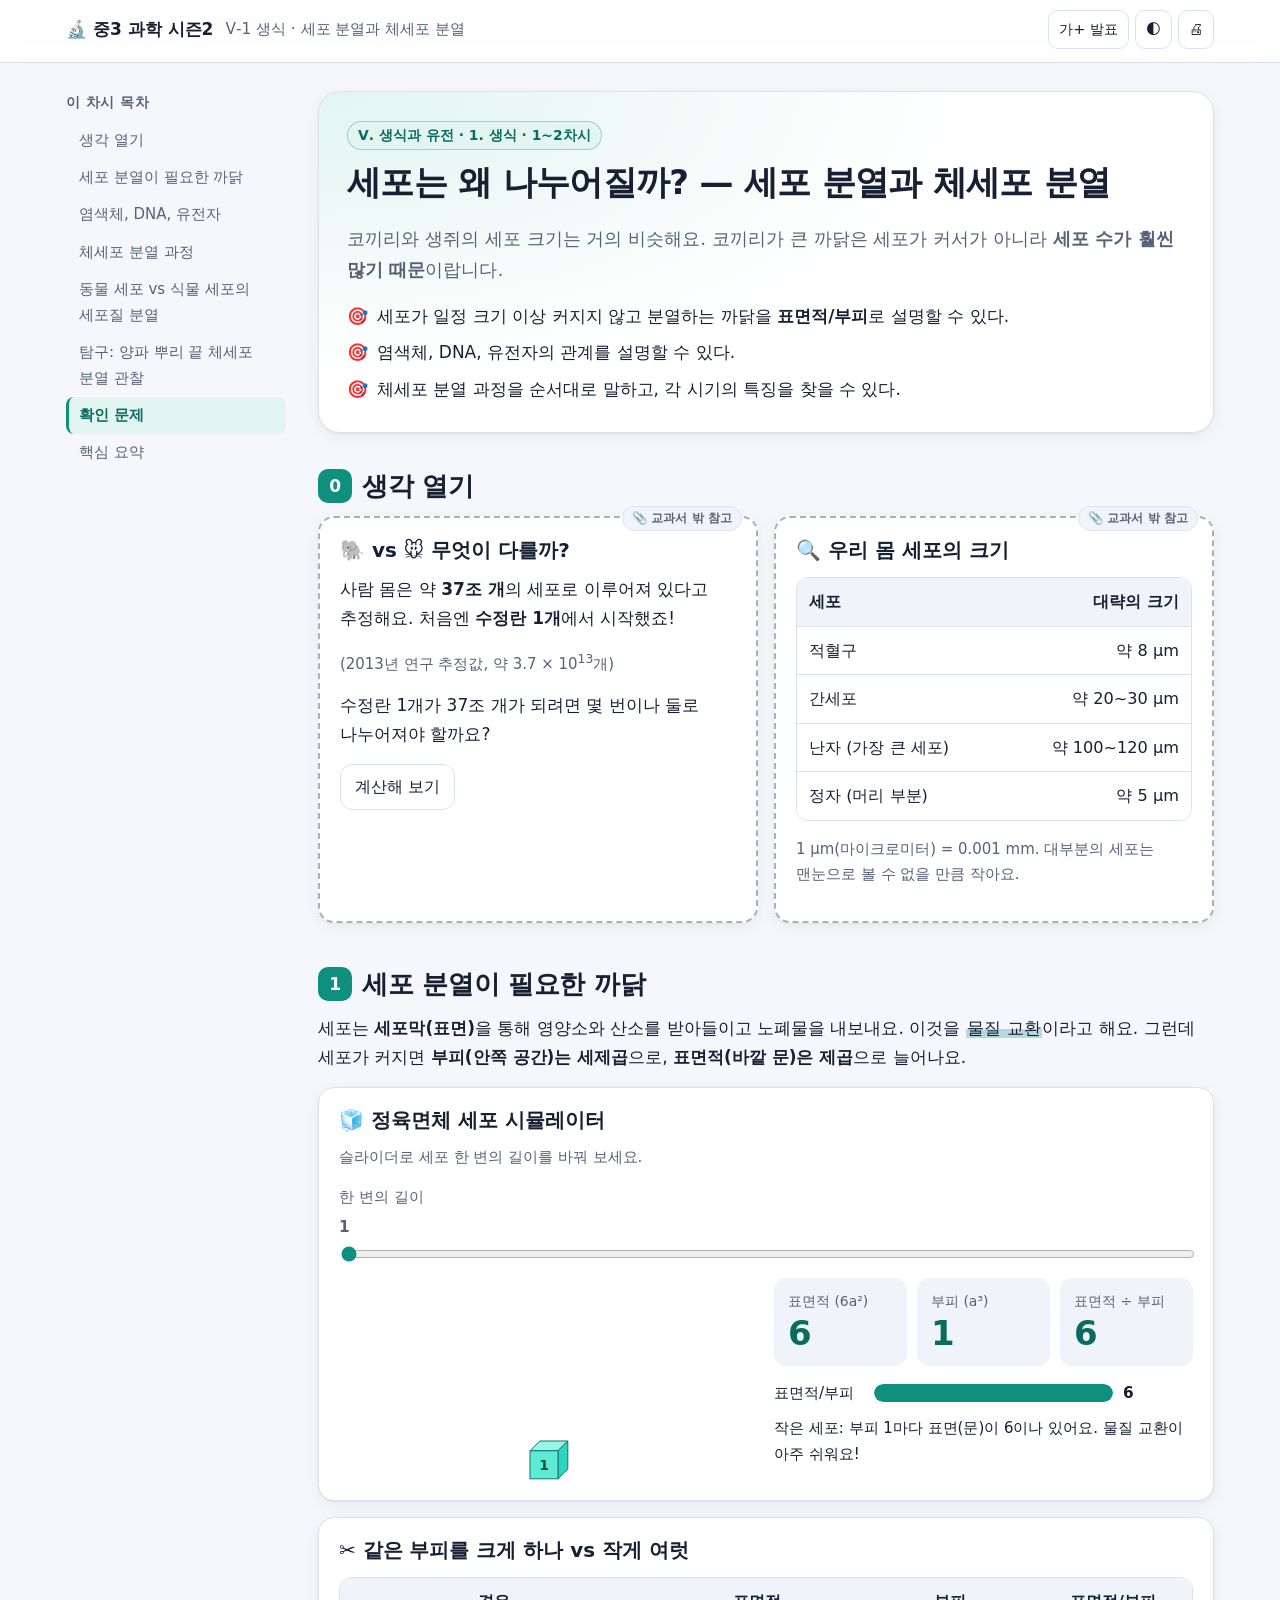
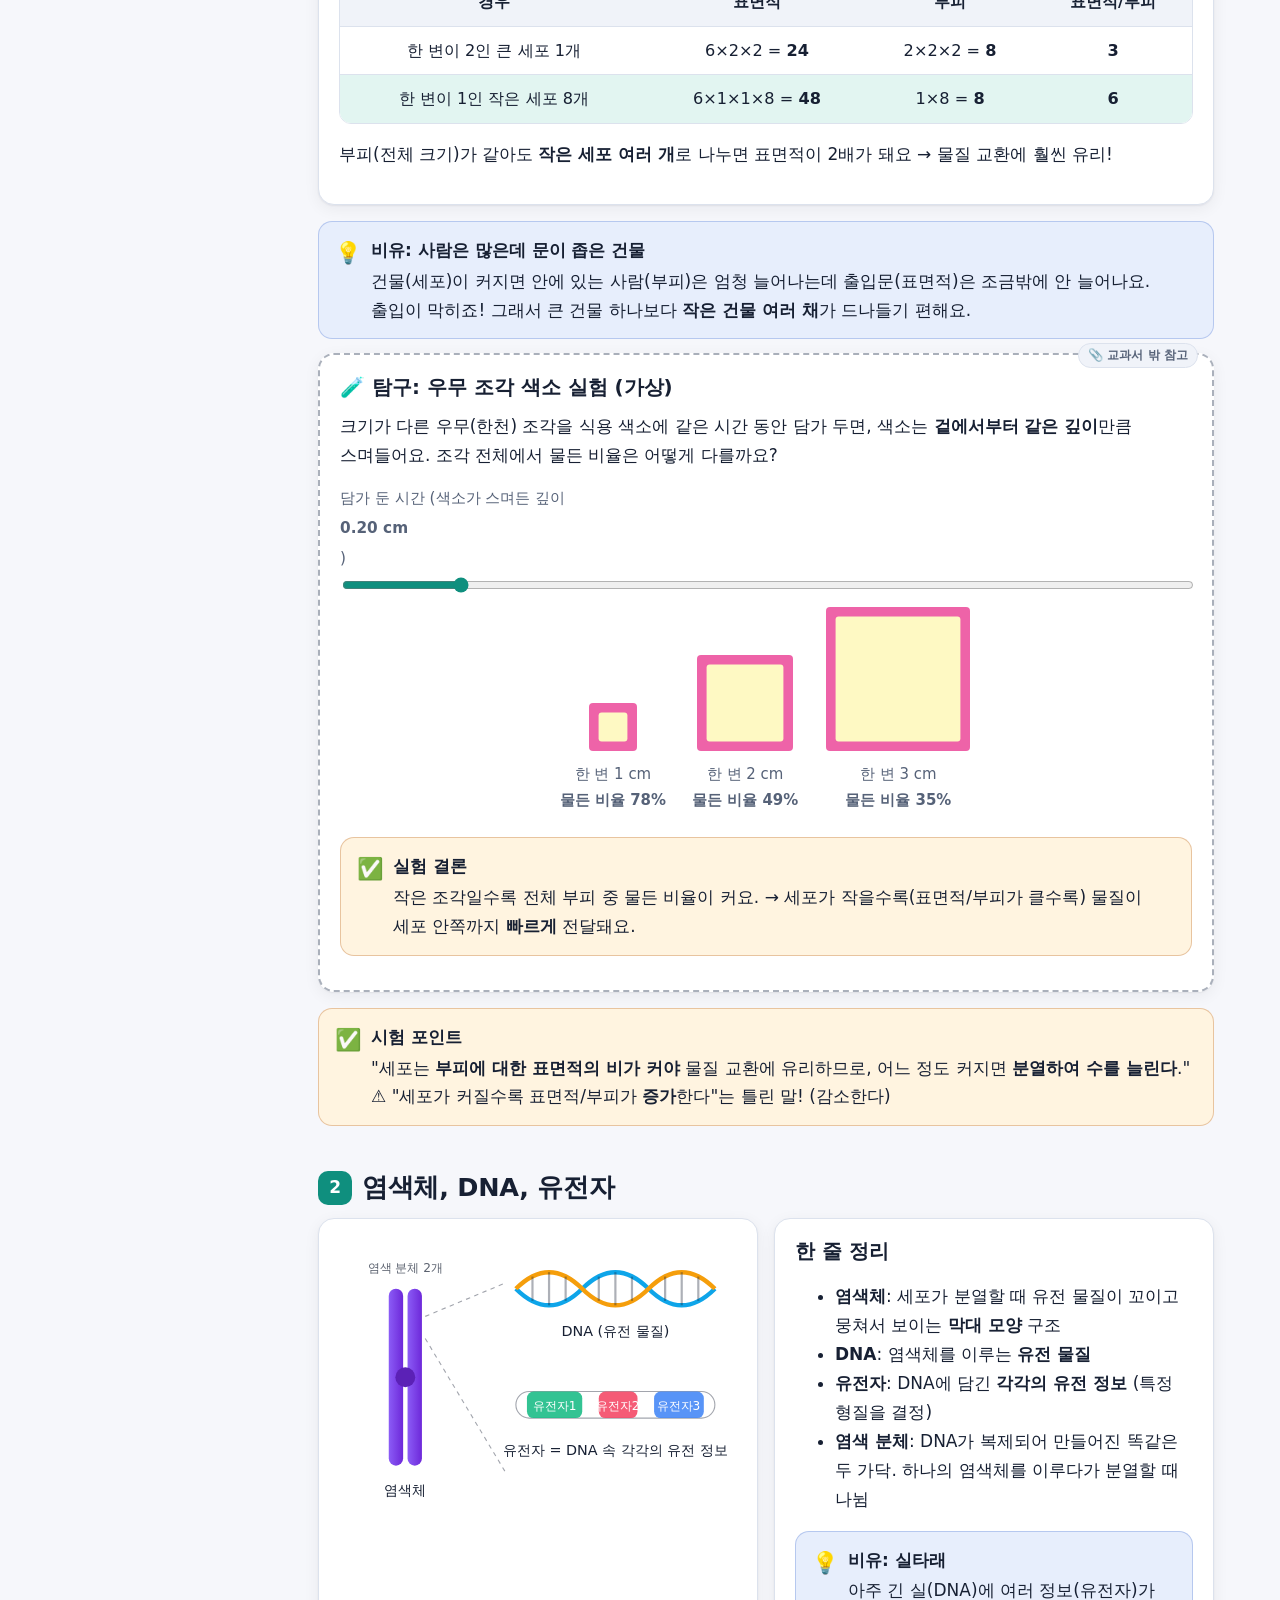
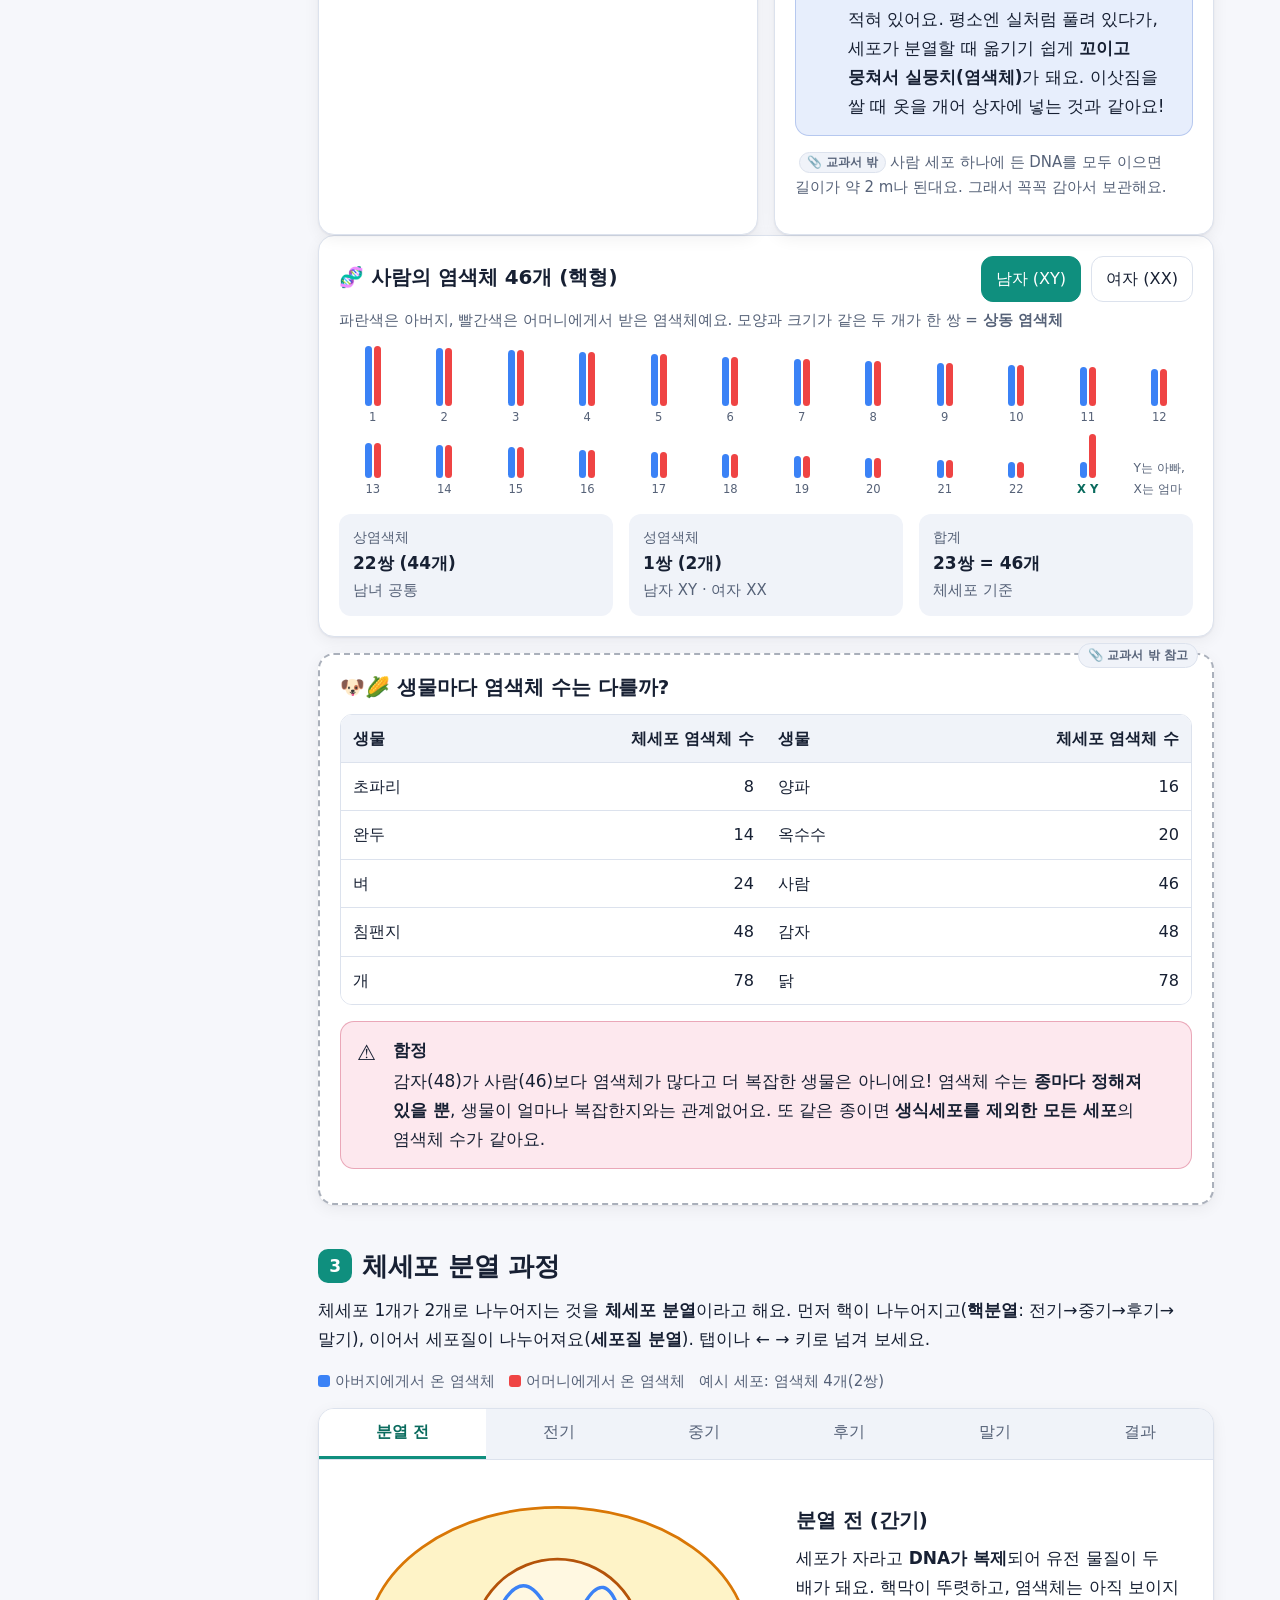
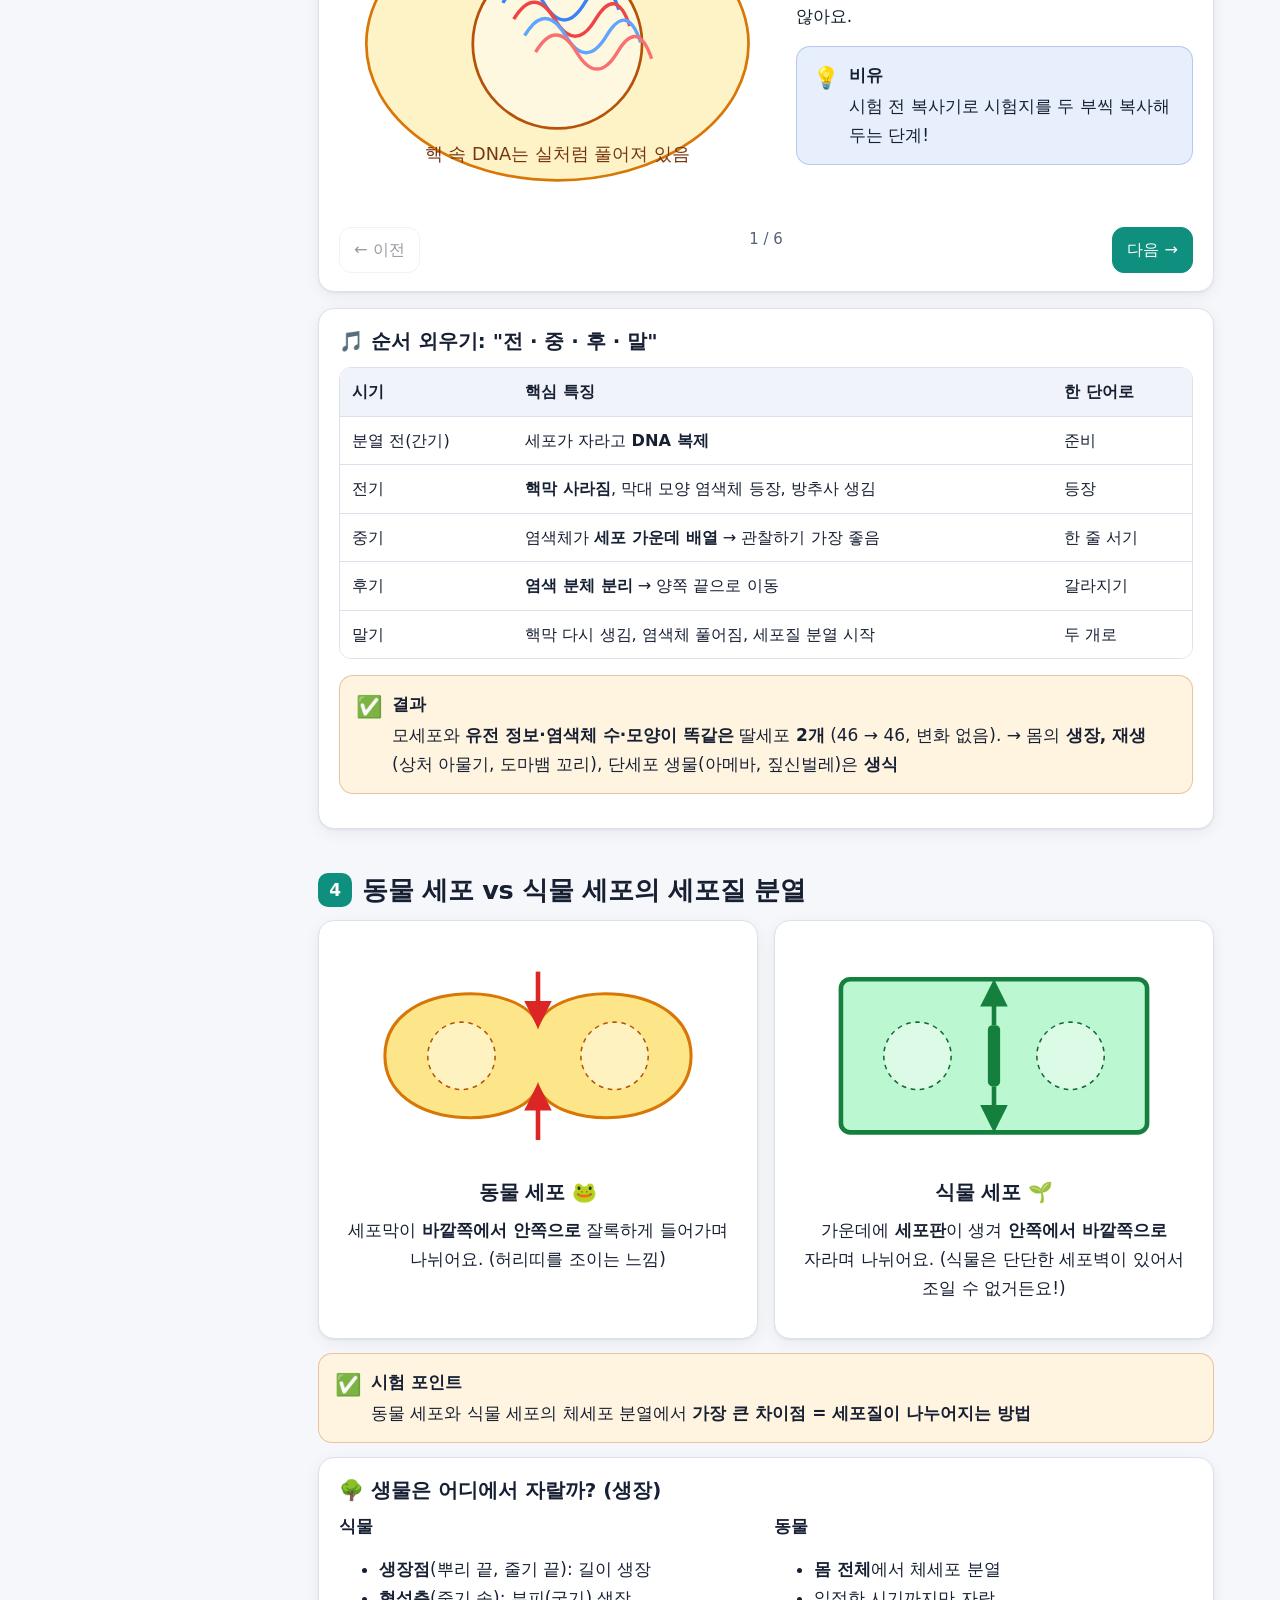
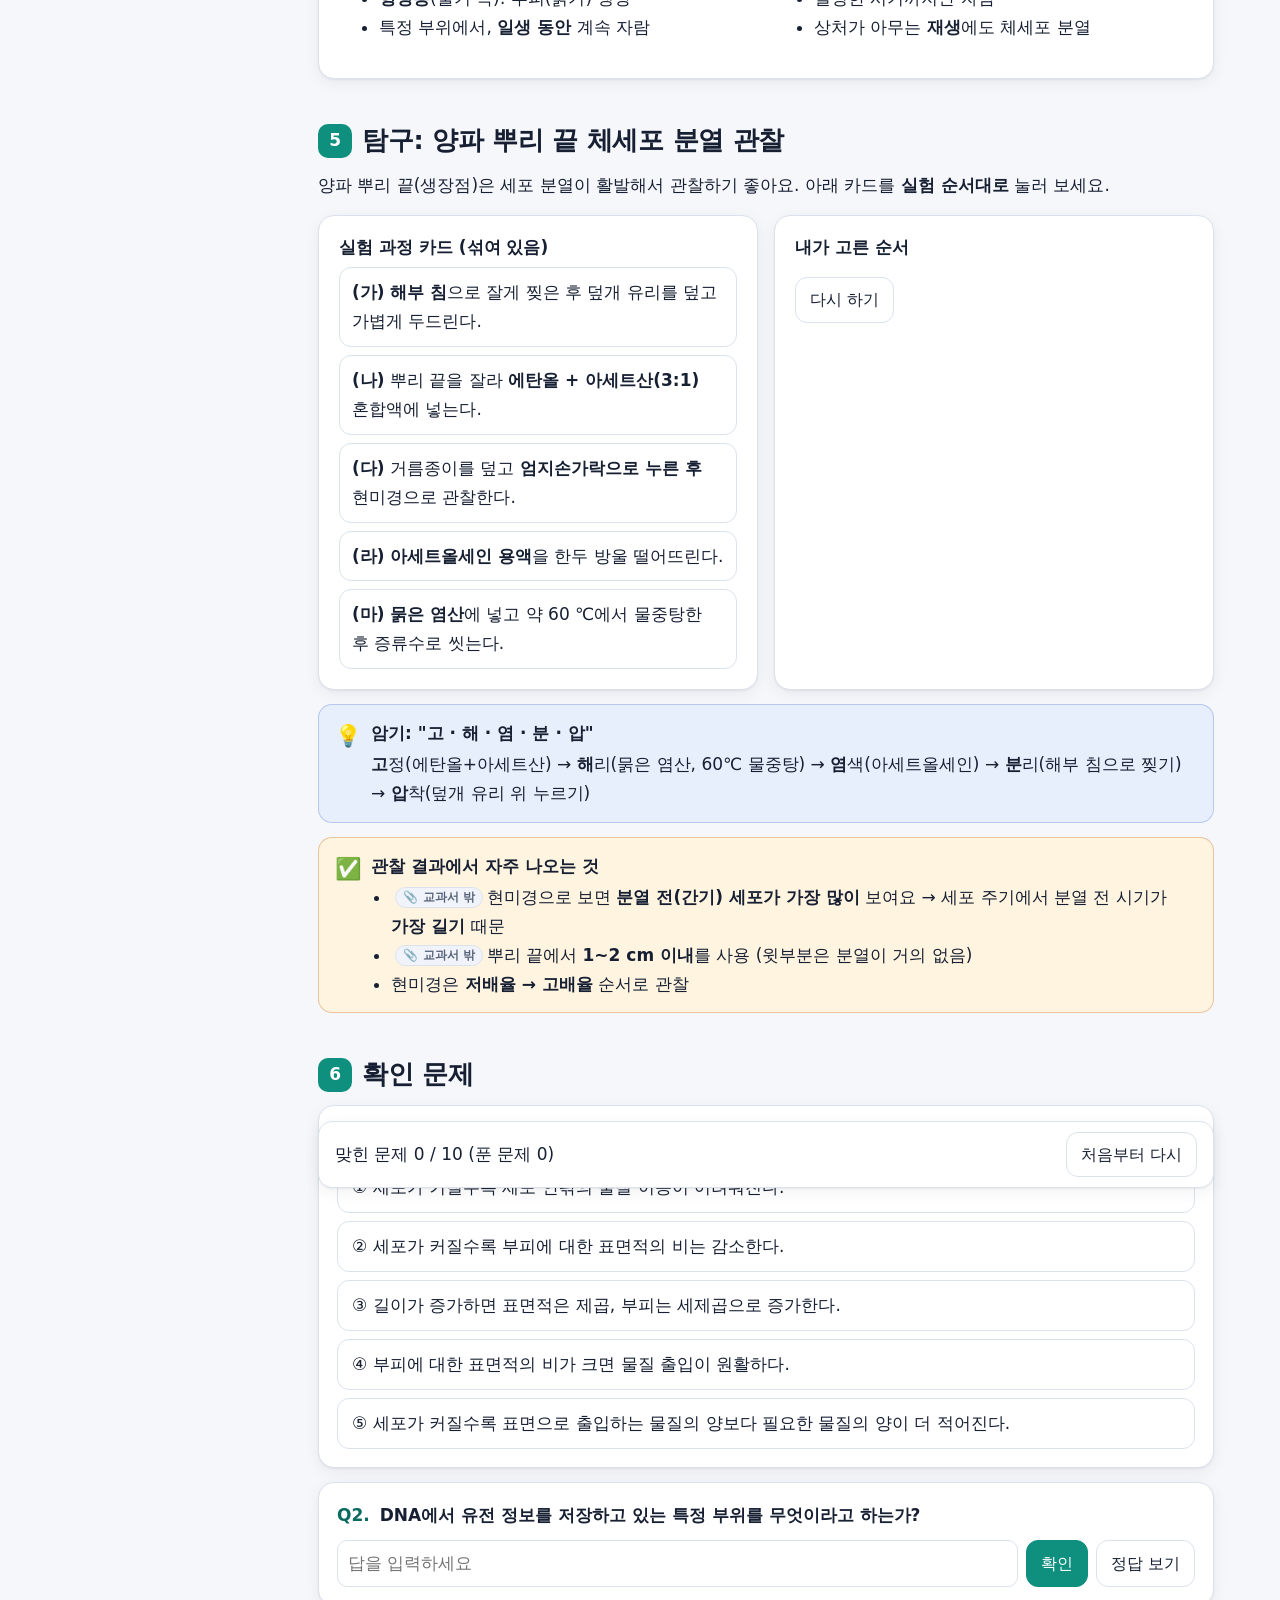
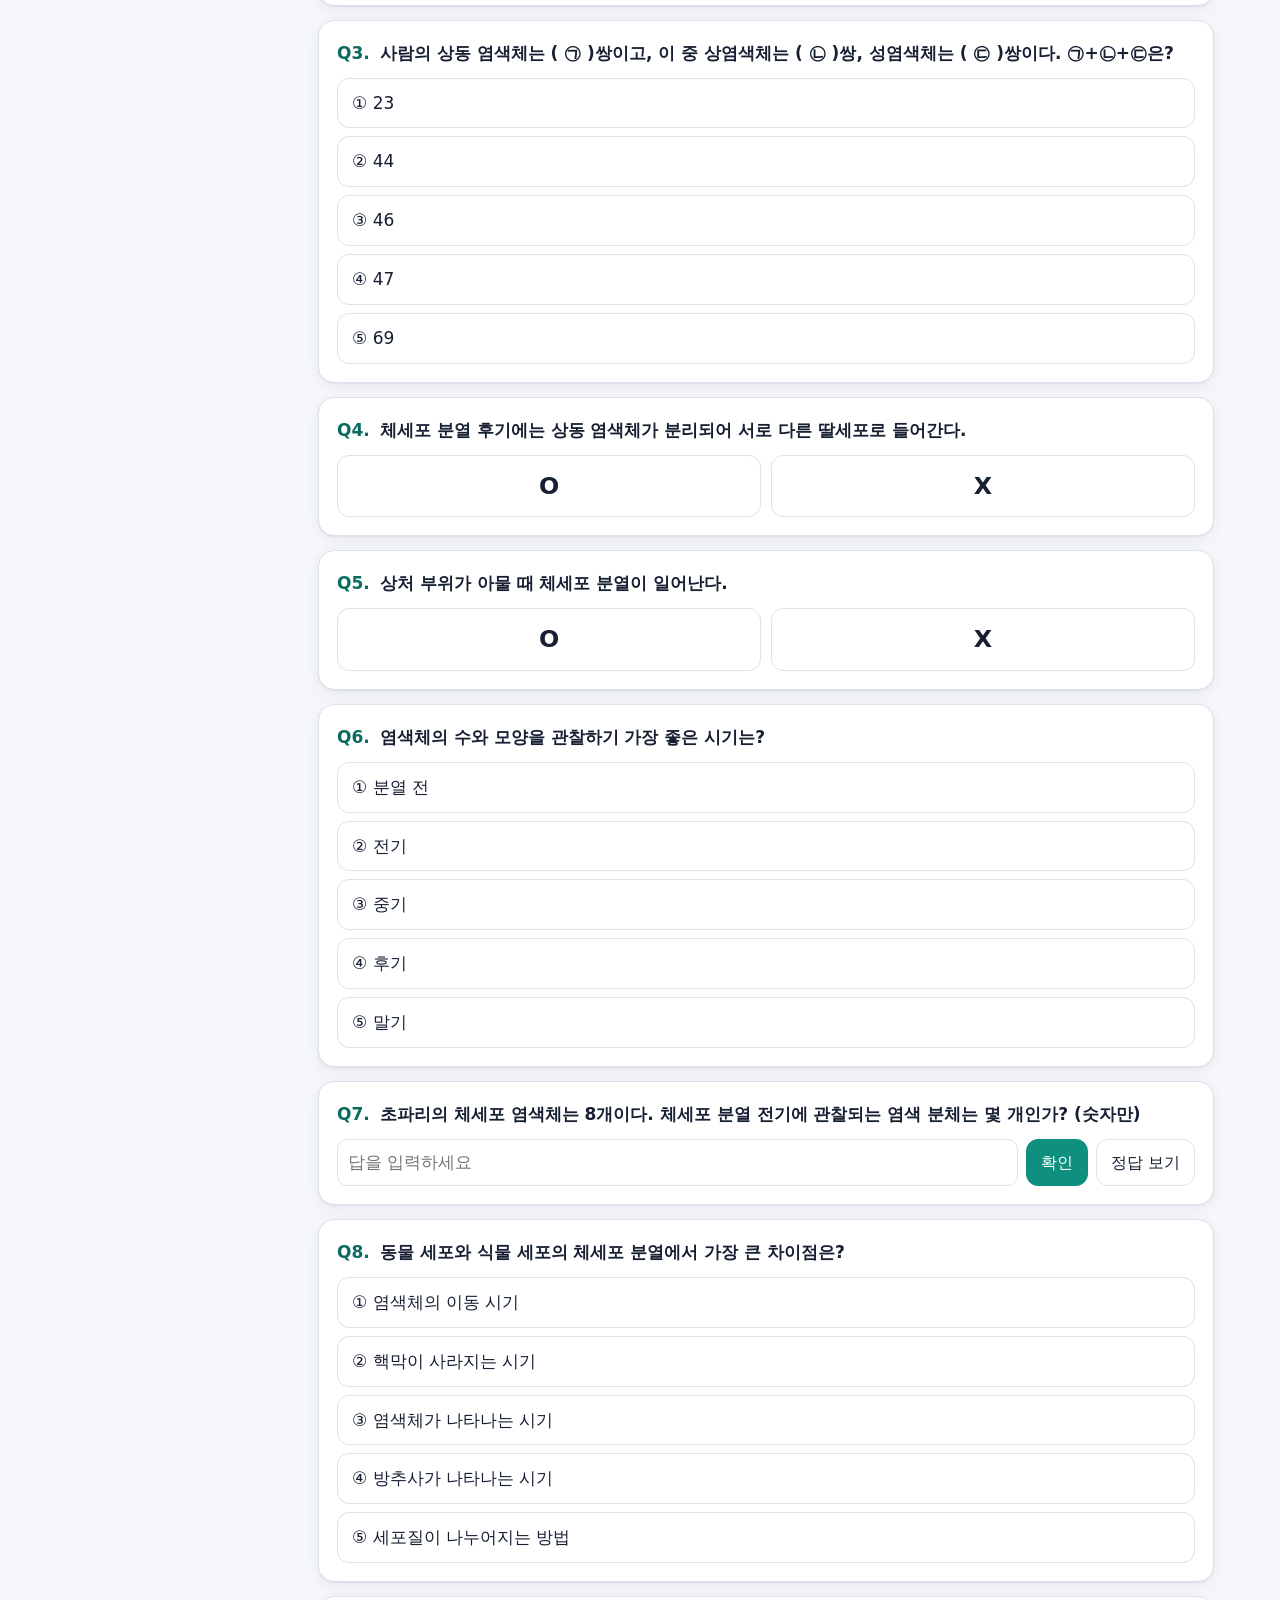
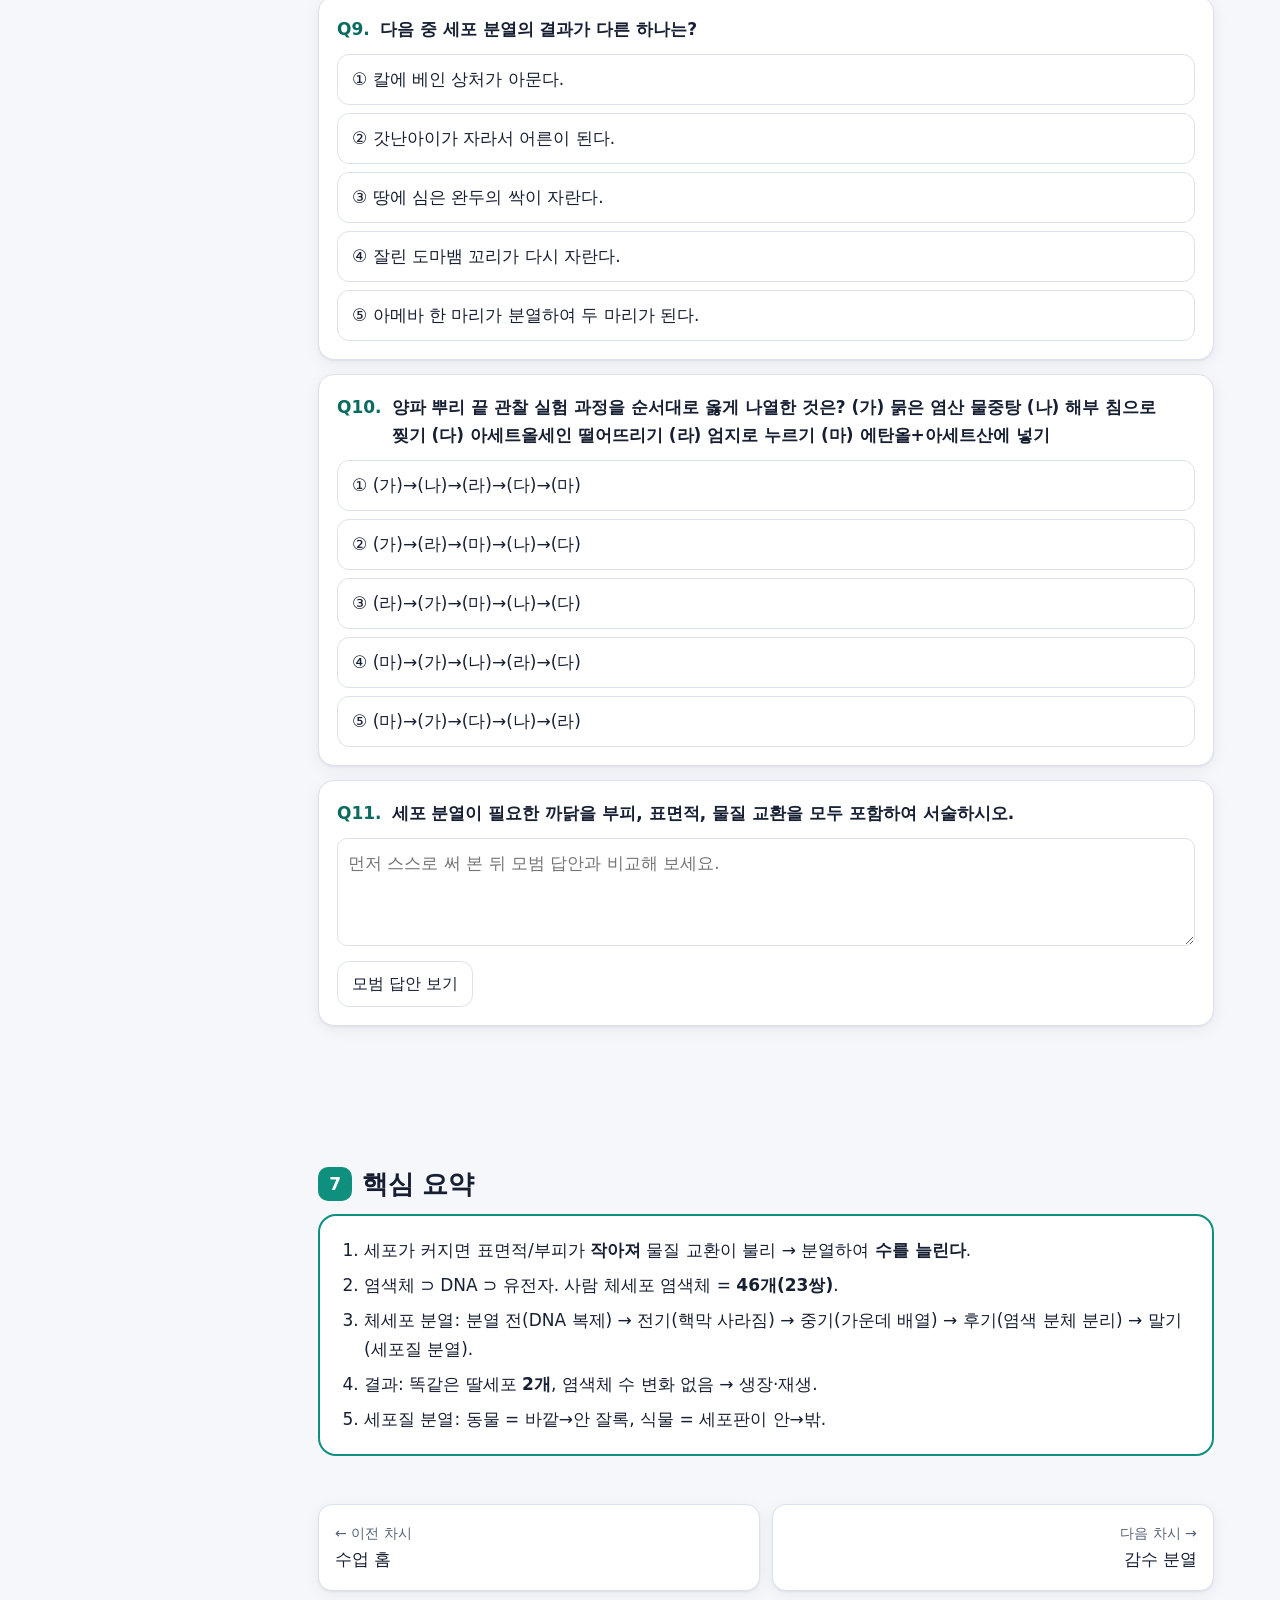
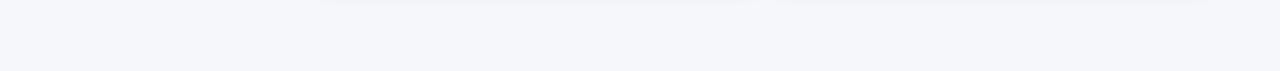
==== 01-cell-division.html @ 9b094c7b "중3 과학 시즌2 수업 자료: 생식과 유전, 별 Co-Authored-By: Claude Opus 5.5 <noreply@anthropic.com>" ====
<!doctype html>
<html lang="ko">
<head>
<meta charset="utf-8">
<meta name="viewport" content="width=device-width, initial-scale=1">
<title>세포 분열과 체세포 분열</title>
<link rel="stylesheet" href="assets/style.css">
<script src="assets/common.js"></script>
<style>
  .cube-vis { display: flex; align-items: flex-end; justify-content: center; gap: 28px; min-height: 190px; flex-wrap: wrap; }
  .bars { display: grid; gap: 10px; }
  .bar-row { display: grid; grid-template-columns: 90px 1fr 70px; gap: 10px; align-items: center; font-size: .9rem; }
  .bar-track { height: 18px; background: var(--surface-2); border-radius: 99px; overflow: hidden; }
  .bar-fill { height: 100%; border-radius: 99px; transition: width .25s; }
  .agar { display: flex; gap: 26px; justify-content: center; align-items: flex-end; flex-wrap: wrap; padding: 10px 0; }
  .agar figure { margin: 0; text-align: center; }
  .agar figcaption { font-size: .88rem; color: var(--muted); }
  .order-pool, .order-picked { display: grid; gap: 8px; }
  .order-card { text-align: left; border: 1px solid var(--border); background: var(--surface); border-radius: 12px; padding: 10px 12px; cursor: pointer; font: inherit; color: inherit; }
  .order-card:hover { background: var(--surface-2); }
  .order-picked .order-card { background: var(--accent-soft); cursor: default; }
  .order-picked .order-card.bad { background: var(--bad-soft); }
  .karyo { display: grid; grid-template-columns: repeat(12, 1fr); gap: 6px 4px; align-items: end; }
  .karyo .pair { display: flex; flex-direction: column; align-items: center; gap: 2px; }
  .karyo .pair .ch { display: flex; gap: 2px; align-items: flex-end; }
  .karyo .pair i { display: block; width: 7px; border-radius: 4px; }
  .karyo .pair span { font-size: .68rem; color: var(--muted); }
  .karyo .pair.sex span { color: var(--accent-ink); font-weight: 700; }
</style>
</head>
<body class="unit-repro">
<div class="page">
<nav class="toc"></nav>
<main>

<div class="hero">
  <span class="unit">Ⅴ. 생식과 유전 · 1. 생식 · 1~2차시</span>
  <h1>세포는 왜 나누어질까? — 세포 분열과 체세포 분열</h1>
  <p class="lead">코끼리와 생쥐의 세포 크기는 거의 비슷해요. 코끼리가 큰 까닭은 세포가 커서가 아니라 <b>세포 수가 훨씬 많기 때문</b>이랍니다.</p>
  <ul class="goals">
    <li>세포가 일정 크기 이상 커지지 않고 분열하는 까닭을 <b>표면적/부피</b>로 설명할 수 있다.</li>
    <li>염색체, DNA, 유전자의 관계를 설명할 수 있다.</li>
    <li>체세포 분열 과정을 순서대로 말하고, 각 시기의 특징을 찾을 수 있다.</li>
  </ul>
</div>

<section class="block" id="open">
  <h2><span class="num">0</span>생각 열기</h2>
  <div class="grid-2">
    <div class="card extra">
      <h3>🐘 vs 🐭 무엇이 다를까?</h3>
      <p>사람 몸은 약 <b>37조 개</b>의 세포로 이루어져 있다고 추정해요. 처음엔 <b>수정란 1개</b>에서 시작했죠!</p>
      <p class="muted small">(2013년 연구 추정값, 약 3.7 × 10<sup>13</sup>개)</p>
      <p>수정란 1개가 37조 개가 되려면 몇 번이나 둘로 나누어져야 할까요?</p>
      <button class="btn" data-reveal="open-a">계산해 보기</button>
      <div class="answer" id="open-a">2를 계속 곱하면 2<sup>45</sup> ≈ 35조! 이론상 약 <b>45번</b>만 연속으로 두 배가 되면 돼요. 실제로는 세포가 죽고 새로 생기기를 반복하므로 훨씬 많은 분열이 일어나요.</div>
    </div>
    <div class="card extra">
      <h3>🔍 우리 몸 세포의 크기</h3>
      <div class="table-wrap"><table class="data">
        <thead><tr><th>세포</th><th class="num">대략의 크기</th></tr></thead>
        <tbody>
          <tr><td>적혈구</td><td class="num">약 8 μm</td></tr>
          <tr><td>간세포</td><td class="num">약 20~30 μm</td></tr>
          <tr><td>난자 (가장 큰 세포)</td><td class="num">약 100~120 μm</td></tr>
          <tr><td>정자 (머리 부분)</td><td class="num">약 5 μm</td></tr>
        </tbody>
      </table></div>
      <p class="small muted">1 μm(마이크로미터) = 0.001 mm. 대부분의 세포는 맨눈으로 볼 수 없을 만큼 작아요.</p>
    </div>
  </div>
</section>

<section class="block" id="why">
  <h2><span class="num">1</span>세포 분열이 필요한 까닭</h2>
  <p>세포는 <b>세포막(표면)</b>을 통해 영양소와 산소를 받아들이고 노폐물을 내보내요. 이것을 <span class="hl">물질 교환</span>이라고 해요. 그런데 세포가 커지면 <b>부피(안쪽 공간)는 세제곱</b>으로, <b>표면적(바깥 문)은 제곱</b>으로 늘어나요.</p>

  <div class="card">
    <h3>🧊 정육면체 세포 시뮬레이터</h3>
    <p class="small muted">슬라이더로 세포 한 변의 길이를 바꿔 보세요.</p>
    <label class="field">한 변의 길이 <b><span id="cube-a">1</span></b>
      <input type="range" id="cube-slider" min="1" max="10" step="1" value="1">
    </label>
    <div class="grid-2" style="margin-top:14px">
      <div class="cube-vis" id="cube-draw"></div>
      <div>
        <div class="grid-3" style="gap:10px">
          <div class="stat"><div class="lbl">표면적 (6a²)</div><div class="big-num" id="cube-s">6</div></div>
          <div class="stat"><div class="lbl">부피 (a³)</div><div class="big-num" id="cube-v">1</div></div>
          <div class="stat"><div class="lbl">표면적 ÷ 부피</div><div class="big-num" id="cube-r">6</div></div>
        </div>
        <div class="bars" style="margin-top:14px">
          <div class="bar-row"><span>표면적/부피</span><div class="bar-track"><div class="bar-fill" id="cube-bar" style="background:var(--accent)"></div></div><b id="cube-bar-t">6</b></div>
        </div>
        <p class="small" id="cube-msg" style="margin-top:10px"></p>
      </div>
    </div>
  </div>

  <div class="card">
    <h3>✂️ 같은 부피를 크게 하나 vs 작게 여럿</h3>
    <div class="table-wrap"><table class="data center-all">
      <thead><tr><th>경우</th><th>표면적</th><th>부피</th><th>표면적/부피</th></tr></thead>
      <tbody>
        <tr><td>한 변이 2인 큰 세포 1개</td><td>6×2×2 = <b>24</b></td><td>2×2×2 = <b>8</b></td><td><b>3</b></td></tr>
        <tr class="em"><td>한 변이 1인 작은 세포 8개</td><td>6×1×1×8 = <b>48</b></td><td>1×8 = <b>8</b></td><td><b>6</b></td></tr>
      </tbody>
    </table></div>
    <p>부피(전체 크기)가 같아도 <b>작은 세포 여러 개</b>로 나누면 표면적이 2배가 돼요 → 물질 교환에 훨씬 유리!</p>
  </div>

  <div class="callout analogy"><span class="t">비유: 사람은 많은데 문이 좁은 건물</span>
    건물(세포)이 커지면 안에 있는 사람(부피)은 엄청 늘어나는데 출입문(표면적)은 조금밖에 안 늘어나요. 출입이 막히죠! 그래서 큰 건물 하나보다 <b>작은 건물 여러 채</b>가 드나들기 편해요.
  </div>

  <div class="card extra">
    <h3>🧪 탐구: 우무 조각 색소 실험 (가상)</h3>
    <p>크기가 다른 우무(한천) 조각을 식용 색소에 같은 시간 동안 담가 두면, 색소는 <b>겉에서부터 같은 깊이</b>만큼 스며들어요. 조각 전체에서 물든 비율은 어떻게 다를까요?</p>
    <label class="field">담가 둔 시간 (색소가 스며든 깊이 <b><span id="agar-d">0.2</span> cm</b>)
      <input type="range" id="agar-slider" min="0" max="1.5" step="0.05" value="0.2">
    </label>
    <div class="agar" id="agar-box"></div>
    <div class="callout exam"><span class="t">실험 결론</span>
      작은 조각일수록 전체 부피 중 물든 비율이 커요. → 세포가 작을수록(표면적/부피가 클수록) 물질이 세포 안쪽까지 <b>빠르게</b> 전달돼요.
    </div>
  </div>

  <div class="callout exam"><span class="t">시험 포인트</span>
    "세포는 <b>부피에 대한 표면적의 비가 커야</b> 물질 교환에 유리하므로, 어느 정도 커지면 <b>분열하여 수를 늘린다</b>." <br>
    ⚠️ "세포가 커질수록 표면적/부피가 <b>증가</b>한다"는 틀린 말! (감소한다)
  </div>
</section>

<section class="block" id="chromo">
  <h2><span class="num">2</span>염색체, DNA, 유전자</h2>
  <div class="grid-2">
    <div class="card">
      <svg viewBox="0 0 360 250" role="img" aria-label="염색체에서 DNA, 유전자로 확대한 그림">
        <defs>
          <linearGradient id="gch" x1="0" x2="1"><stop offset="0" stop-color="#8b5cf6"/><stop offset="1" stop-color="#6d28d9"/></linearGradient>
        </defs>
        <!-- 염색체 -->
        <g transform="translate(60 125)">
          <rect x="-15" y="-80" width="13" height="160" rx="6.5" fill="url(#gch)"/>
          <rect x="2" y="-80" width="13" height="160" rx="6.5" fill="url(#gch)"/>
          <circle r="9" fill="#5b21b6"/>
        </g>
        <text x="60" y="232" text-anchor="middle" font-size="13" fill="currentColor">염색체</text>
        <text x="60" y="30" text-anchor="middle" font-size="11" fill="currentColor" opacity=".7">염색 분체 2개</text>
        <!-- 확대선 -->
        <path d="M78 70 L150 40 M78 90 L150 210" stroke="currentColor" stroke-dasharray="4 4" opacity=".4" fill="none"/>
        <!-- DNA 이중 나선 -->
        <g transform="translate(160 45)">
          <path id="dna1" d="M0 0 C 20 20, 40 20, 60 0 S 100 -20, 120 0 S 160 20, 180 0" fill="none" stroke="#0ea5e9" stroke-width="4"/>
          <path d="M0 0 C 20 -20, 40 -20, 60 0 S 100 20, 120 0 S 160 -20, 180 0" fill="none" stroke="#f59e0b" stroke-width="4" transform="translate(0 0)"/>
          <g stroke="currentColor" opacity=".35" stroke-width="2">
            <line x1="15" y1="-11" x2="15" y2="11"/><line x1="30" y1="-15" x2="30" y2="15"/><line x1="45" y1="-11" x2="45" y2="11"/>
            <line x1="75" y1="-11" x2="75" y2="11"/><line x1="90" y1="-15" x2="90" y2="15"/><line x1="105" y1="-11" x2="105" y2="11"/>
            <line x1="135" y1="-11" x2="135" y2="11"/><line x1="150" y1="-15" x2="150" y2="15"/><line x1="165" y1="-11" x2="165" y2="11"/>
          </g>
        </g>
        <text x="250" y="88" text-anchor="middle" font-size="13" fill="currentColor">DNA (유전 물질)</text>
        <!-- 유전자 구간 -->
        <g transform="translate(160 150)">
          <rect x="0" y="-12" width="180" height="24" rx="12" fill="none" stroke="currentColor" opacity=".4"/>
          <rect x="10" y="-12" width="50" height="24" rx="6" fill="#10b981" opacity=".85"/>
          <rect x="75" y="-12" width="35" height="24" rx="6" fill="#f43f5e" opacity=".85"/>
          <rect x="125" y="-12" width="45" height="24" rx="6" fill="#3b82f6" opacity=".85"/>
          <text x="35" y="5" text-anchor="middle" font-size="11" fill="#fff">유전자1</text>
          <text x="92" y="5" text-anchor="middle" font-size="11" fill="#fff">유전자2</text>
          <text x="147" y="5" text-anchor="middle" font-size="11" fill="#fff">유전자3</text>
        </g>
        <text x="250" y="195" text-anchor="middle" font-size="13" fill="currentColor">유전자 = DNA 속 각각의 유전 정보</text>
      </svg>
    </div>
    <div class="card">
      <h3>한 줄 정리</h3>
      <ul>
        <li><b>염색체</b>: 세포가 분열할 때 유전 물질이 꼬이고 뭉쳐서 보이는 <b>막대 모양</b> 구조</li>
        <li><b>DNA</b>: 염색체를 이루는 <b>유전 물질</b></li>
        <li><b>유전자</b>: DNA에 담긴 <b>각각의 유전 정보</b> (특정 형질을 결정)</li>
        <li><b>염색 분체</b>: DNA가 복제되어 만들어진 똑같은 두 가닥. 하나의 염색체를 이루다가 분열할 때 나뉨</li>
      </ul>
      <div class="callout analogy"><span class="t">비유: 실타래</span>
        아주 긴 실(DNA)에 여러 정보(유전자)가 적혀 있어요. 평소엔 실처럼 풀려 있다가, 세포가 분열할 때 옮기기 쉽게 <b>꼬이고 뭉쳐서 실뭉치(염색체)</b>가 돼요. 이삿짐을 쌀 때 옷을 개어 상자에 넣는 것과 같아요!
      </div>
      <p class="small muted"><span class="xtag"></span>사람 세포 하나에 든 DNA를 모두 이으면 길이가 약 2 m나 된대요. 그래서 꼭꼭 감아서 보관해요.</p>
    </div>
  </div>

  <div class="card">
    <div class="row" style="justify-content:space-between">
      <h3 style="margin:0">🧬 사람의 염색체 46개 (핵형)</h3>
      <div class="row">
        <button class="btn primary" id="k-m">남자 (XY)</button>
        <button class="btn" id="k-f">여자 (XX)</button>
      </div>
    </div>
    <p class="small muted" style="margin-top:6px">파란색은 아버지, 빨간색은 어머니에게서 받은 염색체예요. 모양과 크기가 같은 두 개가 한 쌍 = <b>상동 염색체</b></p>
    <div class="karyo" id="karyo"></div>
    <div class="grid-3" style="margin-top:14px">
      <div class="stat"><div class="lbl">상염색체</div><b>22쌍 (44개)</b><div class="small muted">남녀 공통</div></div>
      <div class="stat"><div class="lbl">성염색체</div><b>1쌍 (2개)</b><div class="small muted">남자 XY · 여자 XX</div></div>
      <div class="stat"><div class="lbl">합계</div><b>23쌍 = 46개</b><div class="small muted">체세포 기준</div></div>
    </div>
  </div>

  <div class="card extra">
    <h3>🐶🌽 생물마다 염색체 수는 다를까?</h3>
    <div class="table-wrap"><table class="data">
      <thead><tr><th>생물</th><th class="num">체세포 염색체 수</th><th>생물</th><th class="num">체세포 염색체 수</th></tr></thead>
      <tbody>
        <tr><td>초파리</td><td class="num">8</td><td>양파</td><td class="num">16</td></tr>
        <tr><td>완두</td><td class="num">14</td><td>옥수수</td><td class="num">20</td></tr>
        <tr><td>벼</td><td class="num">24</td><td>사람</td><td class="num">46</td></tr>
        <tr><td>침팬지</td><td class="num">48</td><td>감자</td><td class="num">48</td></tr>
        <tr><td>개</td><td class="num">78</td><td>닭</td><td class="num">78</td></tr>
      </tbody>
    </table></div>
    <div class="callout trap"><span class="t">함정</span>
      감자(48)가 사람(46)보다 염색체가 많다고 더 복잡한 생물은 아니에요! 염색체 수는 <b>종마다 정해져 있을 뿐</b>, 생물이 얼마나 복잡한지와는 관계없어요. 또 같은 종이면 <b>생식세포를 제외한 모든 세포</b>의 염색체 수가 같아요.
    </div>
  </div>
</section>

<section class="block" id="mitosis">
  <h2><span class="num">3</span>체세포 분열 과정</h2>
  <p>체세포 1개가 2개로 나누어지는 것을 <b>체세포 분열</b>이라고 해요. 먼저 핵이 나누어지고(<b>핵분열</b>: 전기→중기→후기→말기), 이어서 세포질이 나누어져요(<b>세포질 분열</b>). 탭이나 ← → 키로 넘겨 보세요.</p>
  <p class="legend"><span><i style="background:#3b82f6"></i>아버지에게서 온 염색체</span><span><i style="background:#ef4444"></i>어머니에게서 온 염색체</span><span>예시 세포: 염색체 4개(2쌍)</span></p>
  <div id="mitosis-stepper"></div>

  <div class="card">
    <h3>🎵 순서 외우기: "전 · 중 · 후 · 말"</h3>
    <div class="table-wrap"><table class="data">
      <thead><tr><th>시기</th><th>핵심 특징</th><th>한 단어로</th></tr></thead>
      <tbody>
        <tr><td>분열 전(간기)</td><td>세포가 자라고 <b>DNA 복제</b></td><td>준비</td></tr>
        <tr><td>전기</td><td><b>핵막 사라짐</b>, 막대 모양 염색체 등장, 방추사 생김</td><td>등장</td></tr>
        <tr><td>중기</td><td>염색체가 <b>세포 가운데 배열</b> → 관찰하기 가장 좋음</td><td>한 줄 서기</td></tr>
        <tr><td>후기</td><td><b>염색 분체 분리</b> → 양쪽 끝으로 이동</td><td>갈라지기</td></tr>
        <tr><td>말기</td><td>핵막 다시 생김, 염색체 풀어짐, 세포질 분열 시작</td><td>두 개로</td></tr>
      </tbody>
    </table></div>
    <div class="callout exam"><span class="t">결과</span>
      모세포와 <b>유전 정보·염색체 수·모양이 똑같은</b> 딸세포 <b>2개</b> (46 → 46, 변화 없음). → 몸의 <b>생장, 재생</b>(상처 아물기, 도마뱀 꼬리), 단세포 생물(아메바, 짚신벌레)은 <b>생식</b>
    </div>
  </div>
</section>

<section class="block" id="cyto">
  <h2><span class="num">4</span>동물 세포 vs 식물 세포의 세포질 분열</h2>
  <div class="grid-2">
    <div class="card center">
      <svg viewBox="0 0 260 150" aria-label="동물 세포의 세포질 분열">
        <path d="M30 75 C30 25, 120 25, 130 55 C140 25, 230 25, 230 75 C230 125, 140 125, 130 95 C120 125, 30 125, 30 75 Z" fill="#fde68a" stroke="#d97706" stroke-width="2"/>
        <circle cx="80" cy="75" r="22" fill="#fff7" stroke="#b45309" stroke-dasharray="3 3"/>
        <circle cx="180" cy="75" r="22" fill="#fff7" stroke="#b45309" stroke-dasharray="3 3"/>
        <path d="M130 20 L130 50" stroke="#dc2626" stroke-width="3" marker-end="url(#ar1)"/>
        <path d="M130 130 L130 100" stroke="#dc2626" stroke-width="3" marker-end="url(#ar1)"/>
        <defs><marker id="ar1" viewBox="0 0 10 10" refX="6" refY="5" markerWidth="6" markerHeight="6" orient="auto"><path d="M0 0 L10 5 L0 10 z" fill="#dc2626"/></marker></defs>
      </svg>
      <h3>동물 세포 🐸</h3>
      <p>세포막이 <b>바깥쪽에서 안쪽으로</b> 잘록하게 들어가며 나뉘어요. (허리띠를 조이는 느낌)</p>
    </div>
    <div class="card center">
      <svg viewBox="0 0 260 150" aria-label="식물 세포의 세포질 분열">
        <rect x="30" y="25" width="200" height="100" rx="6" fill="#bbf7d0" stroke="#15803d" stroke-width="3"/>
        <circle cx="80" cy="75" r="22" fill="#fff7" stroke="#166534" stroke-dasharray="3 3"/>
        <circle cx="180" cy="75" r="22" fill="#fff7" stroke="#166534" stroke-dasharray="3 3"/>
        <rect x="126" y="55" width="8" height="40" rx="3" fill="#15803d"/>
        <path d="M130 55 L130 32" stroke="#15803d" stroke-width="3" marker-end="url(#ar2)"/>
        <path d="M130 95 L130 118" stroke="#15803d" stroke-width="3" marker-end="url(#ar2)"/>
        <defs><marker id="ar2" viewBox="0 0 10 10" refX="6" refY="5" markerWidth="6" markerHeight="6" orient="auto"><path d="M0 0 L10 5 L0 10 z" fill="#15803d"/></marker></defs>
      </svg>
      <h3>식물 세포 🌱</h3>
      <p>가운데에 <b>세포판</b>이 생겨 <b>안쪽에서 바깥쪽으로</b> 자라며 나뉘어요. (식물은 단단한 세포벽이 있어서 조일 수 없거든요!)</p>
    </div>
  </div>
  <div class="callout exam"><span class="t">시험 포인트</span>동물 세포와 식물 세포의 체세포 분열에서 <b>가장 큰 차이점 = 세포질이 나누어지는 방법</b></div>

  <div class="card">
    <h3>🌳 생물은 어디에서 자랄까? (생장)</h3>
    <div class="grid-2">
      <div>
        <h4>식물</h4>
        <ul>
          <li><b>생장점</b>(뿌리 끝, 줄기 끝): 길이 생장</li>
          <li><b>형성층</b>(줄기 속): 부피(굵기) 생장</li>
          <li>특정 부위에서, <b>일생 동안</b> 계속 자람</li>
        </ul>
      </div>
      <div>
        <h4>동물</h4>
        <ul>
          <li><b>몸 전체</b>에서 체세포 분열</li>
          <li>일정한 시기까지만 자람</li>
          <li>상처가 아무는 <b>재생</b>에도 체세포 분열</li>
        </ul>
      </div>
    </div>
  </div>
</section>

<section class="block" id="lab">
  <h2><span class="num">5</span>탐구: 양파 뿌리 끝 체세포 분열 관찰</h2>
  <p>양파 뿌리 끝(생장점)은 세포 분열이 활발해서 관찰하기 좋아요. 아래 카드를 <b>실험 순서대로</b> 눌러 보세요.</p>
  <div class="grid-2">
    <div class="card"><h4>실험 과정 카드 (섞여 있음)</h4><div class="order-pool" id="pool"></div></div>
    <div class="card"><h4>내가 고른 순서</h4><div class="order-picked" id="picked"></div>
      <div class="row" style="margin-top:10px"><button class="btn" id="order-reset">다시 하기</button></div>
      <p id="order-msg" class="small" style="margin-top:8px"></p>
    </div>
  </div>
  <div class="callout analogy"><span class="t">암기: "고 · 해 · 염 · 분 · 압"</span>
    <b>고</b>정(에탄올+아세트산) → <b>해</b>리(묽은 염산, 60℃ 물중탕) → <b>염</b>색(아세트올세인) → <b>분</b>리(해부 침으로 찢기) → <b>압</b>착(덮개 유리 위 누르기)
  </div>
  <div class="callout exam"><span class="t">관찰 결과에서 자주 나오는 것</span>
    <ul style="margin:0;padding-left:1.2em">
      <li><span class="xtag"></span>현미경으로 보면 <b>분열 전(간기) 세포가 가장 많이</b> 보여요 → 세포 주기에서 분열 전 시기가 <b>가장 길기</b> 때문</li>
      <li><span class="xtag"></span>뿌리 끝에서 <b>1~2 cm 이내</b>를 사용 (윗부분은 분열이 거의 없음)</li>
      <li>현미경은 <b>저배율 → 고배율</b> 순서로 관찰</li>
    </ul>
  </div>
</section>

<section class="block" id="check">
  <h2><span class="num">6</span>확인 문제</h2>
  <div id="quiz"></div>
</section>

<section class="block" id="sum">
  <h2><span class="num">7</span>핵심 요약</h2>
  <div class="summary">
    <ol>
      <li>세포가 커지면 표면적/부피가 <b>작아져</b> 물질 교환이 불리 → 분열하여 <b>수를 늘린다</b>.</li>
      <li>염색체 ⊃ DNA ⊃ 유전자. 사람 체세포 염색체 = <b>46개(23쌍)</b>.</li>
      <li>체세포 분열: 분열 전(DNA 복제) → 전기(핵막 사라짐) → 중기(가운데 배열) → 후기(염색 분체 분리) → 말기(세포질 분열).</li>
      <li>결과: 똑같은 딸세포 <b>2개</b>, 염색체 수 변화 없음 → 생장·재생.</li>
      <li>세포질 분열: 동물 = 바깥→안 잘록, 식물 = 세포판이 안→밖.</li>
    </ol>
  </div>
</section>

</main>
</div>

<script>
(function () {
  /* ---------- 정육면체 시뮬레이터 ---------- */
  var sl = document.getElementById("cube-slider");
  function cube() {
    var a = Number(sl.value), s = 6 * a * a, v = a * a * a, r = s / v;
    document.getElementById("cube-a").textContent = a;
    document.getElementById("cube-s").textContent = s;
    document.getElementById("cube-v").textContent = v;
    document.getElementById("cube-r").textContent = S2.fmt(r, 2);
    document.getElementById("cube-bar").style.width = (r / 6 * 100) + "%";
    document.getElementById("cube-bar-t").textContent = S2.fmt(r, 2);
    var px = 14 + a * 14;
    var d = px * 0.35;
    document.getElementById("cube-draw").innerHTML =
      '<svg width="' + (px + d + 4) + '" height="' + (px + d + 4) + '" viewBox="0 0 ' + (px + d + 4) + " " + (px + d + 4) + '">' +
      '<polygon points="2,' + (d + 2) + " " + (d + 2) + ",2 " + (px + d + 2) + ",2 " + (px + 2) + "," + (d + 2) + '" fill="#99f6e4" stroke="#0f766e"/>' +
      '<polygon points="' + (px + 2) + "," + (d + 2) + " " + (px + d + 2) + ",2 " + (px + d + 2) + "," + (px + 2) + " " + (px + 2) + "," + (px + d + 2) + '" fill="#2dd4bf" stroke="#0f766e"/>' +
      '<rect x="2" y="' + (d + 2) + '" width="' + px + '" height="' + px + '" fill="#5eead4" stroke="#0f766e"/>' +
      '<text x="' + (px / 2 + 2) + '" y="' + (d + px / 2 + 7) + '" text-anchor="middle" font-size="14" fill="#134e4a" font-weight="700">' + a + "</text></svg>";
    var msg = a === 1 ? "작은 세포: 부피 1마다 표면(문)이 6이나 있어요. 물질 교환이 아주 쉬워요!"
      : a <= 3 ? "세포가 커질수록 부피 1에 대한 표면적이 줄어들어요."
      : "부피 1에 대한 표면적이 " + S2.fmt(6 / a, 2) + "밖에 안 돼요. 안쪽까지 물질이 잘 전달되지 않아요 → 분열할 때!";
    document.getElementById("cube-msg").textContent = msg;
  }
  sl.addEventListener("input", cube); cube();

  /* ---------- 우무 조각 ---------- */
  var as = document.getElementById("agar-slider");
  function agar() {
    var dd = Number(as.value);
    document.getElementById("agar-d").textContent = dd.toFixed(2);
    var html = "";
    [1, 2, 3].forEach(function (a) {
      var inner = Math.max(0, a - 2 * dd);
      var frac = 1 - Math.pow(inner / a, 3);
      var px = a * 48, ip = inner * 48;
      html += '<figure><svg width="' + (px + 4) + '" height="' + (px + 4) + '" viewBox="0 0 ' + (px + 4) + " " + (px + 4) + '">' +
        '<rect x="2" y="2" width="' + px + '" height="' + px + '" rx="4" fill="#ec4899" opacity=".85"/>' +
        (ip > 0 ? '<rect x="' + (2 + (px - ip) / 2) + '" y="' + (2 + (px - ip) / 2) + '" width="' + ip + '" height="' + ip + '" rx="3" fill="#fef9c3"/>' : "") +
        "</svg><figcaption>한 변 " + a + " cm<br><b>물든 비율 " + Math.round(frac * 100) + "%</b></figcaption></figure>";
    });
    document.getElementById("agar-box").innerHTML = html;
  }
  as.addEventListener("input", agar); agar();

  /* ---------- 핵형 ---------- */
  function karyo(male) {
    var h = "";
    for (var i = 1; i <= 22; i++) {
      var len = Math.round(62 - i * 2.1);
      h += '<div class="pair"><div class="ch"><i style="height:' + len + 'px;background:#3b82f6"></i><i style="height:' + len + 'px;background:#ef4444"></i></div><span>' + i + "</span></div>";
    }
    var x = 44, y = 16;
    h += '<div class="pair sex"><div class="ch"><i style="height:' + (male ? y : x) + 'px;background:' + (male ? "#3b82f6" : "#3b82f6") + '"></i><i style="height:' + x + 'px;background:#ef4444"></i></div><span>' + (male ? "X Y" : "X X") + "</span></div>";
    h += '<div class="pair" style="justify-content:center"><span style="font-size:.72rem">' + (male ? "Y는 아빠,<br>X는 엄마" : "X 하나씩<br>엄마·아빠") + "</span></div>";
    document.getElementById("karyo").innerHTML = h;
    document.getElementById("k-m").className = "btn" + (male ? " primary" : "");
    document.getElementById("k-f").className = "btn" + (!male ? " primary" : "");
  }
  document.getElementById("k-m").onclick = function () { karyo(true); };
  document.getElementById("k-f").onclick = function () { karyo(false); };
  karyo(true);

  /* ---------- 체세포 분열 그림 ---------- */
  var C = S2.COL, ch = S2.chromo;
  var W = 320, H = 240;
  function frame(inner) {
    return '<svg viewBox="0 0 ' + W + " " + H + '" role="img">' + inner + "</svg>";
  }
  function cell(extra) {
    return '<ellipse cx="160" cy="120" rx="140" ry="100" fill="#fef3c7" stroke="#d97706" stroke-width="2"/>' + (extra || "");
  }
  function poles(to) {
    var s = '<g fill="#a16207">' + '<circle cx="28" cy="120" r="5"/><circle cx="292" cy="120" r="5"/></g>';
    s += '<g stroke="#a16207" stroke-width="1" opacity=".55">';
    (to || []).forEach(function (p) {
      s += '<line x1="28" y1="120" x2="' + p[0] + '" y2="' + p[1] + '"/>';
      s += '<line x1="292" y1="120" x2="' + (p[2] || p[0]) + '" y2="' + (p[3] || p[1]) + '"/>';
    });
    return s + "</g>";
  }
  var chromList = [
    { c: C.dadL, l: 50 }, { c: C.momL, l: 50 }, { c: C.dadS, l: 30 }, { c: C.momS, l: 30 }
  ];
  var S = {
    inter: function () {
      var t = '<circle cx="160" cy="120" r="62" fill="#fff8e1" stroke="#b45309" stroke-width="2"/>';
      var col = [C.dadL, C.momL, C.dadS, C.momS];
      col.forEach(function (c, i) {
        t += '<path d="M' + (120 + i * 8) + " " + (90 + i * 12) + " q 15 -25 30 0 t 30 0 t 25 5" + '" fill="none" stroke="' + c + '" stroke-width="2.5"/>';
      });
      t += '<text x="160" y="205" text-anchor="middle" font-size="13" fill="#78350f">핵 속 DNA는 실처럼 풀어져 있음</text>';
      return frame(cell(t));
    },
    pro: function () {
      var t = '<circle cx="160" cy="120" r="62" fill="none" stroke="#b45309" stroke-dasharray="4 7" opacity=".5"/>';
      var pos = [[125, 95, 20], [190, 135, -25], [150, 150, 60], [195, 88, 15]];
      chromList.forEach(function (k, i) { t += ch(pos[i][0], pos[i][1], k.l, k.c, true, pos[i][2]); });
      t += poles([[90, 70], [90, 170]]);
      return frame(cell(t));
    },
    meta: function () {
      var ys = [58, 100, 142, 180];
      var t = poles(ys.map(function (y) { return [150, y, 170, y]; }));
      t += '<line x1="160" y1="30" x2="160" y2="210" stroke="#b45309" stroke-dasharray="3 5" opacity=".6"/>';
      chromList.forEach(function (k, i) { t += ch(160, ys[i], k.l * 0.7, k.c, true, 0); });
      return frame(cell(t));
    },
    ana: function () {
      var ys = [58, 100, 142, 180];
      var t = poles(ys.map(function (y) { return [95, y, 225, y]; }));
      chromList.forEach(function (k, i) {
        t += ch(95, ys[i], k.l * 0.7, k.c, false, 0);
        t += ch(225, ys[i], k.l * 0.7, k.c, false, 0);
      });
      t += '<text x="160" y="228" text-anchor="middle" font-size="12" fill="#78350f">← 염색 분체가 양쪽으로 →</text>';
      return frame(cell(t));
    },
    telo: function () {
      var t = '<path d="M20 120 C20 30, 140 25, 160 70 C180 25, 300 30, 300 120 C300 210, 180 215, 160 170 C140 215, 20 210, 20 120 Z" fill="#fef3c7" stroke="#d97706" stroke-width="2"/>';
      [85, 235].forEach(function (cx) {
        t += '<circle cx="' + cx + '" cy="120" r="46" fill="#fff8e1" stroke="#b45309" stroke-width="2"/>';
        chromList.forEach(function (k, i) { t += ch(cx - 24 + i * 16, 120, k.l * 0.6, k.c, false, i % 2 ? 12 : -12, 6); });
      });
      return frame(t);
    },
    done: function () {
      var t = "";
      [85, 235].forEach(function (cx) {
        t += '<ellipse cx="' + cx + '" cy="120" rx="72" ry="80" fill="#fef3c7" stroke="#d97706" stroke-width="2"/>';
        t += '<circle cx="' + cx + '" cy="120" r="42" fill="#fff8e1" stroke="#b45309" stroke-width="2"/>';
        chromList.forEach(function (k, i) { t += ch(cx - 24 + i * 16, 120, k.l * 0.6, k.c, false, 0, 6); });
        t += '<text x="' + cx + '" y="222" text-anchor="middle" font-size="13" fill="#78350f" font-weight="700">염색체 4개</text>';
      });
      return frame(t);
    }
  };
  S2.stepper("mitosis-stepper", [
    { tab: "분열 전", title: "분열 전 (간기)", svg: S.inter, html: "<p>세포가 자라고 <b>DNA가 복제</b>되어 유전 물질이 두 배가 돼요. 핵막이 뚜렷하고, 염색체는 아직 보이지 않아요.</p><div class='callout analogy'><span class='t'>비유</span>시험 전 복사기로 시험지를 두 부씩 복사해 두는 단계!</div>" },
    { tab: "전기", title: "전기", svg: S.pro, html: "<p><b>핵막이 사라지고</b>, 실처럼 풀려 있던 유전 물질이 뭉쳐 <b>막대 모양 염색체</b>가 나타나요.</p><p>각 염색체는 똑같은 <b>염색 분체 2개</b>로 되어 있어요(X 모양). 양쪽 끝에서 <b>방추사</b>가 뻗어 나와요.</p>" },
    { tab: "중기", title: "중기", svg: S.meta, html: "<p>염색체가 <b>세포 가운데(적도면)에 한 줄로 배열</b>해요.</p><div class='callout exam'><span class='t'>시험 포인트</span>염색체가 가장 굵고 뚜렷해서 <b>염색체의 수와 모양을 관찰하기 가장 좋은 시기</b>!</div>" },
    { tab: "후기", title: "후기", svg: S.ana, html: "<p>방추사에 끌려 <b>염색 분체가 분리</b>되어 세포 <b>양쪽 끝으로 이동</b>해요.</p><div class='callout trap'><span class='t'>함정</span>체세포 분열 후기에 분리되는 것은 <b>염색 분체</b>! 상동 염색체가 분리되는 건 감수 1분열이에요.</div>" },
    { tab: "말기", title: "말기 + 세포질 분열", svg: S.telo, html: "<p>양쪽 끝에 <b>핵막이 다시 생기고</b>, 염색체가 다시 풀어져요. 이어서 <b>세포질이 나누어져요</b>.</p>" },
    { tab: "결과", title: "분열 결과: 딸세포 2개", svg: S.done, html: "<p>모세포(4개)와 <b>염색체 수와 유전 정보가 똑같은</b> 딸세포 <b>2개</b>가 만들어졌어요.</p><p>사람이라면 46 → <b>46, 46</b></p>" }
  ]);

  /* ---------- 실험 순서 게임 ---------- */
  var steps = [
    { k: "고정", t: "뿌리 끝을 잘라 <b>에탄올 + 아세트산(3:1)</b> 혼합액에 넣는다.", why: "세포 분열을 멈추고 살아 있을 때 모습 그대로 유지" },
    { k: "해리", t: "<b>묽은 염산</b>에 넣고 약 60 ℃에서 물중탕한 후 증류수로 씻는다.", why: "조직을 연하게 해서 세포가 잘 떨어지게" },
    { k: "염색", t: "<b>아세트올세인 용액</b>을 한두 방울 떨어뜨린다.", why: "핵과 염색체를 붉게 물들여 잘 보이게" },
    { k: "분리", t: "<b>해부 침</b>으로 잘게 찢은 후 덮개 유리를 덮고 가볍게 두드린다.", why: "세포를 흩어지게" },
    { k: "압착", t: "거름종이를 덮고 <b>엄지손가락으로 누른 후</b> 현미경으로 관찰한다.", why: "세포를 한 층으로 얇게 펼침" }
  ];
  var pool = document.getElementById("pool"), picked = document.getElementById("picked"), msg = document.getElementById("order-msg");
  function resetOrder() {
    pool.innerHTML = ""; picked.innerHTML = ""; msg.textContent = "";
    var order = [3, 0, 4, 2, 1];
    var labels = ["(가)", "(나)", "(다)", "(라)", "(마)"];
    order.forEach(function (idx, n) {
      var b = document.createElement("button");
      b.className = "order-card";
      b.innerHTML = "<b>" + labels[n] + "</b> " + steps[idx].t;
      b.onclick = function () {
        var pos = picked.children.length;
        var ok = pos === idx;
        var c = document.createElement("div");
        c.className = "order-card" + (ok ? "" : " bad");
        c.innerHTML = (pos + 1) + ". " + (ok ? "<b>" + steps[idx].k + "</b> — " + steps[idx].why : "❌ " + labels[n] + "은(는) " + (pos + 1) + "번째가 아니에요. 다시 골라 보세요.");
        if (ok) { picked.appendChild(c); b.remove(); }
        else { msg.innerHTML = c.innerHTML; return; }
        msg.textContent = "";
        if (picked.children.length === 5) msg.innerHTML = "🎉 완벽해요! 순서: 고정 → 해리 → 염색 → 분리 → 압착";
      };
      pool.appendChild(b);
    });
  }
  document.getElementById("order-reset").onclick = resetOrder;
  resetOrder();

  /* ---------- 확인 문제 ---------- */
  S2.quiz("quiz", [
    { t: "mc", q: "세포를 정육면체라 가정하고 세포가 계속 커질 때의 설명으로 옳지 <u>않은</u> 것은?", tag: "문제은행 유형",
      o: ["세포가 커질수록 세포 안팎의 물질 이동이 어려워진다.", "세포가 커질수록 부피에 대한 표면적의 비는 감소한다.", "길이가 증가하면 표면적은 제곱, 부피는 세제곱으로 증가한다.", "부피에 대한 표면적의 비가 크면 물질 출입이 원활하다.", "세포가 커질수록 표면으로 출입하는 물질의 양보다 필요한 물질의 양이 더 적어진다."],
      a: 4, e: "세포가 커지면 필요한 물질의 양(부피)이 표면으로 들어오는 양보다 <b>더 많아져요</b>. 그래서 물질이 부족해지죠." },
    { t: "short", q: "DNA에서 유전 정보를 저장하고 있는 특정 부위를 무엇이라고 하는가?", a: ["유전자"], e: "염색체 ⊃ DNA ⊃ 유전자" },
    { t: "mc", q: "사람의 상동 염색체는 ( ㉠ )쌍이고, 이 중 상염색체는 ( ㉡ )쌍, 성염색체는 ( ㉢ )쌍이다. ㉠+㉡+㉢은?",
      o: ["23", "44", "46", "47", "69"], a: 2, e: "23 + 22 + 1 = <b>46</b>" },
    { t: "ox", q: "체세포 분열 후기에는 상동 염색체가 분리되어 서로 다른 딸세포로 들어간다.", a: false, e: "체세포 분열 후기에는 <b>염색 분체</b>가 분리돼요. 상동 염색체가 분리되는 건 <b>감수 1분열</b>." },
    { t: "ox", q: "상처 부위가 아물 때 체세포 분열이 일어난다.", a: true, e: "재생도 체세포 분열 덕분이에요." },
    { t: "mc", q: "염색체의 수와 모양을 관찰하기 가장 좋은 시기는?", o: ["분열 전", "전기", "중기", "후기", "말기"], a: 2, e: "중기에는 염색체가 세포 가운데에 배열하고 가장 굵고 뚜렷해요." },
    { t: "short", q: "초파리의 체세포 염색체는 8개이다. 체세포 분열 전기에 관찰되는 염색 분체는 몇 개인가? (숫자만)", a: ["16", "16개"], e: "DNA가 복제되어 염색체 1개 = 염색 분체 2개. 8 × 2 = <b>16개</b>" },
    { t: "mc", q: "동물 세포와 식물 세포의 체세포 분열에서 가장 큰 차이점은?", o: ["염색체의 이동 시기", "핵막이 사라지는 시기", "염색체가 나타나는 시기", "방추사가 나타나는 시기", "세포질이 나누어지는 방법"], a: 4, e: "동물: 바깥→안으로 잘록 / 식물: 세포판이 안→밖으로" },
    { t: "mc", q: "다음 중 세포 분열의 결과가 다른 하나는?", o: ["칼에 베인 상처가 아문다.", "갓난아이가 자라서 어른이 된다.", "땅에 심은 완두의 싹이 자란다.", "잘린 도마뱀 꼬리가 다시 자란다.", "아메바 한 마리가 분열하여 두 마리가 된다."], a: 4,
      e: "①~④는 다세포 생물의 <b>생장·재생</b>이고, ⑤는 단세포 생물의 <b>생식</b>(개체 수 증가)이에요." },
    { t: "mc", q: "양파 뿌리 끝 관찰 실험 과정을 순서대로 옳게 나열한 것은? (가) 묽은 염산 물중탕 (나) 해부 침으로 찢기 (다) 아세트올세인 떨어뜨리기 (라) 엄지로 누르기 (마) 에탄올+아세트산에 넣기",
      o: ["(가)→(나)→(라)→(다)→(마)", "(가)→(라)→(마)→(나)→(다)", "(라)→(가)→(마)→(나)→(다)", "(마)→(가)→(나)→(라)→(다)", "(마)→(가)→(다)→(나)→(라)"], a: 4, e: "고정(마) → 해리(가) → 염색(다) → 분리(나) → 압착(라)" },
    { t: "essay", q: "세포 분열이 필요한 까닭을 <b>부피, 표면적, 물질 교환</b>을 모두 포함하여 서술하시오.",
      a: "세포가 커지면 <b>부피</b>가 커지는 비율보다 <b>표면적</b>이 커지는 비율이 작아서 부피에 대한 표면적의 비가 작아진다. 그러면 <b>물질 교환</b>이 원활하지 않으므로, 세포는 일정 크기가 되면 분열하여 세포 수를 늘린다." }
  ]);
})();
</script>
</body>
</html>
---- assets/style.css ----
/* 중3 과학 시즌2 수업 자료 공용 스타일 */
:root {
  --bg: #f6f7fb;
  --surface: #ffffff;
  --surface-2: #f0f3f9;
  --surface-3: #e6ebf4;
  --text: #172033;
  --muted: #566278;
  --border: #dce2ed;
  --accent: #0f8f7e;
  --accent-soft: #e2f5f1;
  --accent-ink: #0a6b5e;
  --warn: #b45309;
  --warn-soft: #fff4e0;
  --ok: #15803d;
  --ok-soft: #e5f6ea;
  --bad: #be123c;
  --bad-soft: #fde8ee;
  --info: #2554c7;
  --info-soft: #e7eefc;
  --violet: #6d42d9;
  --violet-soft: #efe9fd;
  --shadow: 0 1px 2px rgba(16, 24, 40, .06), 0 4px 16px rgba(16, 24, 40, .06);
  --radius: 16px;
  --on-accent: #ffffff;
  --font: "Pretendard", "Apple SD Gothic Neo", "Malgun Gothic", "Noto Sans KR", system-ui, sans-serif;
  --mono: "SF Mono", "D2Coding", Menlo, Consolas, monospace;
  --fs: 17px;
  color-scheme: light;
}
body.unit-repro { --accent: #0f8f7e; --accent-soft: #e2f5f1; --accent-ink: #0a6b5e; }
body.unit-gene  { --accent: #6d42d9; --accent-soft: #efe9fd; --accent-ink: #5231b0; }
body.unit-star  { --accent: #2f55d4; --accent-soft: #e6ecfd; --accent-ink: #213fa6; }

@media (prefers-color-scheme: dark) {
  :root:not([data-theme="light"]) {
    --bg: #0e131d; --surface: #161d2b; --surface-2: #1c2536; --surface-3: #253048;
    --text: #e8edf6; --muted: #a2adc2; --border: #2c3850;
    --warn: #fbbf24; --warn-soft: #3a2c10; --ok: #4ade80; --ok-soft: #12301f;
    --bad: #fb7185; --bad-soft: #3a1520; --info: #8fb0ff; --info-soft: #1a2747;
    --violet: #b69cff; --violet-soft: #2a2145;
    --shadow: 0 1px 2px rgba(0,0,0,.3), 0 6px 20px rgba(0,0,0,.25);
    --on-accent: #0b1220;
    color-scheme: dark;
  }
  :root:not([data-theme="light"]) body.unit-repro { --accent: #34d3bd; --accent-soft: #10302c; --accent-ink: #7eeadb; }
  :root:not([data-theme="light"]) body.unit-gene  { --accent: #a98bff; --accent-soft: #261d42; --accent-ink: #cbb9ff; }
  :root:not([data-theme="light"]) body.unit-star  { --accent: #7c9bff; --accent-soft: #1a2448; --accent-ink: #b3c5ff; }
}
:root[data-theme="dark"] {
  --bg: #0e131d; --surface: #161d2b; --surface-2: #1c2536; --surface-3: #253048;
  --text: #e8edf6; --muted: #a2adc2; --border: #2c3850;
  --warn: #fbbf24; --warn-soft: #3a2c10; --ok: #4ade80; --ok-soft: #12301f;
  --bad: #fb7185; --bad-soft: #3a1520; --info: #8fb0ff; --info-soft: #1a2747;
  --violet: #b69cff; --violet-soft: #2a2145;
  --shadow: 0 1px 2px rgba(0,0,0,.3), 0 6px 20px rgba(0,0,0,.25);
    --on-accent: #0b1220;
  color-scheme: dark;
}
:root[data-theme="dark"] body.unit-repro { --accent: #34d3bd; --accent-soft: #10302c; --accent-ink: #7eeadb; }
:root[data-theme="dark"] body.unit-gene  { --accent: #a98bff; --accent-soft: #261d42; --accent-ink: #cbb9ff; }
:root[data-theme="dark"] body.unit-star  { --accent: #7c9bff; --accent-soft: #1a2448; --accent-ink: #b3c5ff; }

* { box-sizing: border-box; }
html { font-size: var(--fs); scroll-behavior: smooth; scroll-padding-top: 72px; }
body {
  margin: 0; background: var(--bg); color: var(--text);
  font-family: var(--font); line-height: 1.7; word-break: keep-all; overflow-wrap: anywhere;
}
html.big { --fs: 21px; }
a { color: var(--accent-ink); }
img, svg { max-width: 100%; }
h1, h2, h3, h4 { line-height: 1.35; margin: 0 0 .5em; }
h1 { font-size: 2rem; letter-spacing: -.02em; }
h2 { font-size: 1.5rem; letter-spacing: -.01em; }
h3 { font-size: 1.17rem; }
p { margin: 0 0 .9em; }
b, strong { font-weight: 700; }
.hl { background: linear-gradient(transparent 55%, color-mix(in srgb, var(--accent) 28%, transparent) 55%); padding: 0 .1em; }
.mono { font-family: var(--mono); }
.muted { color: var(--muted); }
.small { font-size: .88rem; }
.center { text-align: center; }

/* ---------- top bar ---------- */
.topbar {
  position: sticky; top: 0; z-index: 50;
  background: color-mix(in srgb, var(--surface) 88%, transparent);
  backdrop-filter: blur(10px); -webkit-backdrop-filter: blur(10px);
  border-bottom: 1px solid var(--border);
}
.topbar .inner { max-width: 1180px; margin: 0 auto; padding: 10px 16px; display: flex; gap: 12px; align-items: center; }
.topbar .home { font-weight: 800; text-decoration: none; color: var(--text); white-space: nowrap; }
.topbar .crumb { color: var(--muted); font-size: .9rem; white-space: nowrap; overflow: hidden; text-overflow: ellipsis; min-width: 0; }
.topbar .spacer { flex: 1; }
.topbar .tools { display: flex; gap: 6px; }
.icon-btn {
  border: 1px solid var(--border); background: var(--surface); color: var(--text);
  border-radius: 10px; padding: 6px 10px; font: inherit; font-size: .85rem; cursor: pointer; white-space: nowrap;
}
.icon-btn:hover { background: var(--surface-2); }
.progress-bar { height: 3px; background: var(--accent); width: 0; transition: width .1s linear; }

/* ---------- layout ---------- */
.wrap { max-width: 1180px; margin: 0 auto; padding: 0 16px; }
.page { display: grid; grid-template-columns: 220px minmax(0, 1fr); gap: 32px; padding: 28px 16px 80px; max-width: 1180px; margin: 0 auto; }
.toc { position: sticky; top: 76px; align-self: start; font-size: .88rem; max-height: calc(100vh - 100px); overflow: auto; }
.toc b { display: block; margin-bottom: 8px; color: var(--muted); font-size: .8rem; letter-spacing: .04em; }
.toc a { display: block; padding: 6px 10px; border-radius: 8px; text-decoration: none; color: var(--muted); border-left: 3px solid transparent; }
.toc a:hover { background: var(--surface-2); color: var(--text); }
.toc a.on { color: var(--accent-ink); border-left-color: var(--accent); background: var(--accent-soft); font-weight: 700; }
main { min-width: 0; }
section.block { margin: 0 0 44px; }
section.block > h2 { display: flex; align-items: center; gap: 10px; }
section.block > h2 .num {
  display: inline-grid; place-items: center; min-width: 34px; height: 34px; border-radius: 10px;
  background: var(--accent); color: var(--on-accent); font-size: 1rem;
}
@media (max-width: 900px) {
  .page { grid-template-columns: 1fr; gap: 0; padding-top: 18px; }
  .toc { display: none; }
  h1 { font-size: 1.6rem; }
  h2 { font-size: 1.3rem; }
}

/* ---------- hero ---------- */
.hero {
  border-radius: 22px; padding: 28px; margin-bottom: 36px;
  background: radial-gradient(120% 140% at 0% 0%, var(--accent-soft), var(--surface) 60%);
  border: 1px solid var(--border); box-shadow: var(--shadow);
}
.hero .unit { display: inline-block; font-size: .82rem; font-weight: 700; color: var(--accent-ink); background: var(--accent-soft); border: 1px solid color-mix(in srgb, var(--accent) 35%, transparent); padding: 2px 10px; border-radius: 99px; margin-bottom: 10px; }
.hero p.lead { font-size: 1.08rem; color: var(--muted); margin-bottom: 16px; }
.goals { display: grid; gap: 8px; margin: 0; padding: 0; list-style: none; }
.goals li { padding-left: 30px; position: relative; }
.goals li::before { content: "🎯"; position: absolute; left: 0; }

/* ---------- cards & callouts ---------- */
.card { background: var(--surface); border: 1px solid var(--border); border-radius: var(--radius); padding: 20px; box-shadow: var(--shadow); margin-bottom: 16px; }
.card > h3:first-child, .card > h4:first-child { margin-top: 0; }
.grid-2 { display: grid; grid-template-columns: repeat(2, minmax(0, 1fr)); gap: 16px; }
.grid-3 { display: grid; grid-template-columns: repeat(3, minmax(0, 1fr)); gap: 16px; }
.grid-4 { display: grid; grid-template-columns: repeat(4, minmax(0, 1fr)); gap: 12px; }
@media (max-width: 760px) { .grid-2, .grid-3 { grid-template-columns: 1fr; } .grid-4 { grid-template-columns: repeat(2, minmax(0, 1fr)); } }
.grid-2 > .card, .grid-3 > .card, .grid-4 > .card { margin-bottom: 0; }

.callout { border-radius: 14px; padding: 14px 16px 14px 52px; position: relative; margin: 14px 0; border: 1px solid transparent; }
.callout::before { position: absolute; left: 16px; top: 13px; font-size: 1.25rem; }
.callout > :last-child { margin-bottom: 0; }
.callout .t { font-weight: 800; display: block; margin-bottom: 2px; }
.callout.analogy { background: var(--info-soft); border-color: color-mix(in srgb, var(--info) 25%, transparent); }
.callout.analogy::before { content: "💡"; }
.callout.exam { background: var(--warn-soft); border-color: color-mix(in srgb, var(--warn) 30%, transparent); }
.callout.exam::before { content: "✅"; }
.callout.trap { background: var(--bad-soft); border-color: color-mix(in srgb, var(--bad) 30%, transparent); }
.callout.trap::before { content: "⚠️"; }
.callout.fun { background: var(--violet-soft); border-color: color-mix(in srgb, var(--violet) 30%, transparent); }
.callout.fun::before { content: "🔭"; }
.callout.think { background: var(--accent-soft); border-color: color-mix(in srgb, var(--accent) 30%, transparent); }
.callout.think::before { content: "🤔"; }
.callout.teacher { background: var(--surface-2); border: 1px dashed var(--border); }
.callout.teacher::before { content: "🧑‍🏫"; }

/* ---------- tables ---------- */
.table-wrap { overflow-x: auto; margin: 12px 0 16px; border-radius: 12px; border: 1px solid var(--border); }
table.data { border-collapse: collapse; width: 100%; background: var(--surface); font-size: .95rem; }
table.data th, table.data td { padding: 10px 12px; border-bottom: 1px solid var(--border); text-align: left; vertical-align: top; }
table.data thead th { background: var(--surface-2); font-weight: 700; white-space: nowrap; }
table.data tr:last-child td { border-bottom: 0; }
table.data td.num, table.data th.num { text-align: right; font-variant-numeric: tabular-nums; }
table.data.center-all th, table.data.center-all td { text-align: center; }
table.data tr.em td { background: var(--accent-soft); }

/* ---------- buttons, inputs ---------- */
.btn {
  display: inline-flex; align-items: center; gap: 6px; border: 1px solid var(--border);
  background: var(--surface); color: var(--text); border-radius: 12px; padding: 8px 14px;
  font: inherit; font-size: .95rem; cursor: pointer; transition: background .15s, transform .05s;
}
.btn:hover { background: var(--surface-2); }
.btn:active { transform: translateY(1px); }
.btn.primary { background: var(--accent); border-color: var(--accent); color: var(--on-accent); }
.btn.primary:hover { filter: brightness(1.07); }
.btn[disabled] { opacity: .45; cursor: default; }
:focus-visible { outline: 2px solid var(--accent); outline-offset: 2px; }
.row { display: flex; gap: 10px; flex-wrap: wrap; align-items: center; }
label.field { display: grid; gap: 4px; font-size: .9rem; color: var(--muted); }
input[type="number"], input[type="text"], select {
  font: inherit; color: var(--text); background: var(--surface); border: 1px solid var(--border);
  border-radius: 10px; padding: 8px 10px; min-width: 0;
}
input[type="range"] { width: 100%; accent-color: var(--accent); }
.chip { display: inline-block; padding: 2px 10px; border-radius: 99px; font-size: .82rem; background: var(--surface-2); border: 1px solid var(--border); }
.chip.acc { background: var(--accent-soft); color: var(--accent-ink); border-color: transparent; font-weight: 700; }
.kbd { font-family: var(--mono); background: var(--surface-2); border: 1px solid var(--border); border-radius: 6px; padding: 0 6px; font-size: .9em; }
.big-num { font-size: 2rem; font-weight: 800; font-variant-numeric: tabular-nums; color: var(--accent-ink); line-height: 1.2; }
.stat { background: var(--surface-2); border-radius: 12px; padding: 12px 14px; }
.stat .lbl { font-size: .82rem; color: var(--muted); }

/* ---------- reveal ---------- */
.reveal-btn { margin-top: 6px; }
.answer { display: none; margin-top: 10px; padding: 12px 14px; border-radius: 12px; background: var(--ok-soft); border: 1px solid color-mix(in srgb, var(--ok) 30%, transparent); }
.answer.show { display: block; animation: pop .22s ease; }
.blank {
  display: inline-block; min-width: 4.5em; padding: 0 .5em; border-bottom: 2px solid var(--accent);
  color: transparent; cursor: pointer; border-radius: 4px; background: var(--surface-2); text-align: center; transition: color .2s, background .2s;
  user-select: none;
}
.blank::after { content: attr(data-n); color: var(--muted); font-size: .8em; }
.blank.open { color: var(--accent-ink); background: var(--accent-soft); font-weight: 700; }
.blank.open::after { content: ""; }

/* ---------- stepper (단계별 그림) ---------- */
.stepper { background: var(--surface); border: 1px solid var(--border); border-radius: var(--radius); box-shadow: var(--shadow); overflow: hidden; margin-bottom: 16px; }
.stepper .tabs { display: flex; overflow-x: auto; border-bottom: 1px solid var(--border); background: var(--surface-2); }
.stepper .tabs button { flex: 1 0 auto; border: 0; background: none; font: inherit; font-size: .92rem; padding: 10px 14px; cursor: pointer; color: var(--muted); border-bottom: 3px solid transparent; }
.stepper .tabs button.on { color: var(--accent-ink); border-bottom-color: var(--accent); font-weight: 700; background: var(--surface); }
.stepper .stage { display: grid; grid-template-columns: minmax(0, 1.1fr) minmax(0, 1fr); gap: 20px; padding: 20px; align-items: center; }
.stepper .stage svg { width: 100%; height: auto; display: block; }
.stepper .desc h3 { margin-top: 0; }
.stepper .ctrl { display: flex; justify-content: space-between; padding: 0 20px 18px; gap: 8px; }
@media (max-width: 760px) { .stepper .stage { grid-template-columns: 1fr; } }

/* ---------- flip cards ---------- */
.flip { perspective: 900px; cursor: pointer; min-height: 130px; }
.flip .in { position: relative; width: 100%; height: 100%; min-height: 130px; transition: transform .45s; transform-style: preserve-3d; }
.flip.on .in { transform: rotateY(180deg); }
.flip .f, .flip .b { position: absolute; inset: 0; backface-visibility: hidden; -webkit-backface-visibility: hidden; border-radius: 14px; padding: 14px; display: grid; place-items: center; text-align: center; border: 1px solid var(--border); }
.flip .f { background: var(--surface); box-shadow: var(--shadow); font-weight: 800; font-size: 1.2rem; }
.flip .f small { display: block; font-weight: 400; font-size: .78rem; color: var(--muted); }
.flip .b { background: var(--accent-soft); transform: rotateY(180deg); font-size: .93rem; }

/* ---------- quiz ---------- */
.quiz { display: grid; gap: 14px; }
.q { background: var(--surface); border: 1px solid var(--border); border-radius: var(--radius); padding: 18px; box-shadow: var(--shadow); }
.q .qh { display: flex; gap: 10px; align-items: baseline; margin-bottom: 10px; }
.q .qn { flex: none; font-weight: 800; color: var(--accent-ink); }
.q .qt { font-weight: 600; }
.q .tag { font-size: .75rem; padding: 1px 8px; border-radius: 99px; background: var(--surface-2); color: var(--muted); margin-left: 6px; font-weight: 400; white-space: nowrap; }
.q .opts { display: grid; gap: 8px; }
.q .opt { text-align: left; border: 1px solid var(--border); background: var(--surface); border-radius: 12px; padding: 10px 14px; font: inherit; color: inherit; cursor: pointer; }
.q .opt:hover:not([disabled]) { background: var(--surface-2); }
.q .opt.right { background: var(--ok-soft); border-color: var(--ok); font-weight: 700; }
.q .opt.wrong { background: var(--bad-soft); border-color: var(--bad); }
.q .opt[disabled] { cursor: default; }
.q .ox { display: flex; gap: 10px; }
.q .ox .opt { flex: 1; text-align: center; font-size: 1.4rem; font-weight: 800; }
.q .fb { margin-top: 12px; padding: 12px 14px; border-radius: 12px; display: none; }
.q .fb.show { display: block; animation: pop .22s ease; }
.q .fb.ok { background: var(--ok-soft); }
.q .fb.no { background: var(--bad-soft); }
.q .short { display: flex; gap: 8px; flex-wrap: wrap; }
.q .short input { flex: 1; min-width: 160px; }
.q .figure { margin: 0 0 10px; }
.score-box { position: sticky; bottom: 12px; margin-top: 16px; background: var(--surface); border: 1px solid var(--border); border-radius: 14px; padding: 10px 16px; box-shadow: var(--shadow); display: flex; justify-content: space-between; align-items: center; gap: 10px; flex-wrap: wrap; }

/* ---------- pager ---------- */
.pager { display: grid; grid-template-columns: 1fr 1fr; gap: 12px; margin-top: 48px; }
.pager a { display: block; padding: 16px; border: 1px solid var(--border); border-radius: 14px; text-decoration: none; background: var(--surface); color: var(--text); box-shadow: var(--shadow); }
.pager a:hover { border-color: var(--accent); }
.pager a small { display: block; color: var(--muted); }
.pager a.next { text-align: right; grid-column: 2; }

/* ---------- summary ---------- */
.summary { background: var(--surface); border: 2px solid var(--accent); border-radius: 18px; padding: 20px 22px; }
.summary ol { margin: 0; padding-left: 1.3em; display: grid; gap: 6px; }

/* ---------- index ---------- */
.unit-card { display: block; text-decoration: none; color: var(--text); background: var(--surface); border: 1px solid var(--border); border-radius: 16px; padding: 16px 18px; box-shadow: var(--shadow); transition: transform .15s, border-color .15s; position: relative; }
.unit-card:hover { transform: translateY(-2px); border-color: var(--accent); }
.unit-card .n { font-size: .8rem; font-weight: 800; color: var(--accent-ink); }
.unit-card h3 { margin: 2px 0 4px; }
.unit-card p { margin: 0; color: var(--muted); font-size: .92rem; }
.unit-card .done { position: absolute; right: 14px; top: 12px; font-size: .8rem; color: var(--ok); font-weight: 700; }

.legend { display: flex; flex-wrap: wrap; gap: 14px; font-size: .88rem; color: var(--muted); }
.legend i { display: inline-block; width: 12px; height: 12px; border-radius: 3px; margin-right: 5px; vertical-align: -1px; }

@keyframes pop { from { opacity: 0; transform: translateY(4px); } to { opacity: 1; transform: none; } }
@media (prefers-reduced-motion: reduce) {
  *, *::before, *::after { animation-duration: .001ms !important; transition-duration: .001ms !important; scroll-behavior: auto !important; }
}
@media print {
  .topbar, .toc, .pager, .tools, .score-box { display: none !important; }
  .page { display: block; }
  .answer, .q .fb { display: block !important; }
  .blank { color: var(--accent-ink) !important; }
  .card, .q, .stepper { box-shadow: none; break-inside: avoid; }
}

/* ---------- 교과서 밖 참고 / 고등 심화 표시 ---------- */
.extra { position: relative; border: 2px dashed color-mix(in srgb, var(--muted) 50%, transparent) !important; }
.extra::before {
  content: "📎 교과서 밖 참고"; position: absolute; top: -12px; right: 14px; z-index: 1;
  font-size: .72rem; font-weight: 700; padding: 1px 9px; border-radius: 99px;
  background: var(--surface-2); color: var(--muted); border: 1px solid var(--border);
}
.xtag { display: inline-block; font-size: .7rem; font-weight: 700; padding: 0 7px; border-radius: 99px; background: var(--surface-2); color: var(--muted); border: 1px solid var(--border); vertical-align: middle; margin: 0 4px; white-space: nowrap; line-height: 1.6; }
.xtag::before { content: "📎 교과서 밖"; }
details.adv { border: 2px dashed var(--violet); border-radius: 14px; padding: 12px 16px; margin: 14px 0; background: var(--violet-soft); }
details.adv > summary { cursor: pointer; font-weight: 800; color: var(--violet); }
details.adv[open] > summary { margin-bottom: 12px; }
details.adv > summary small { font-weight: 400; color: var(--muted); }
.mark-legend { display: flex; flex-wrap: wrap; gap: 10px 18px; align-items: center; font-size: .88rem; color: var(--muted); }
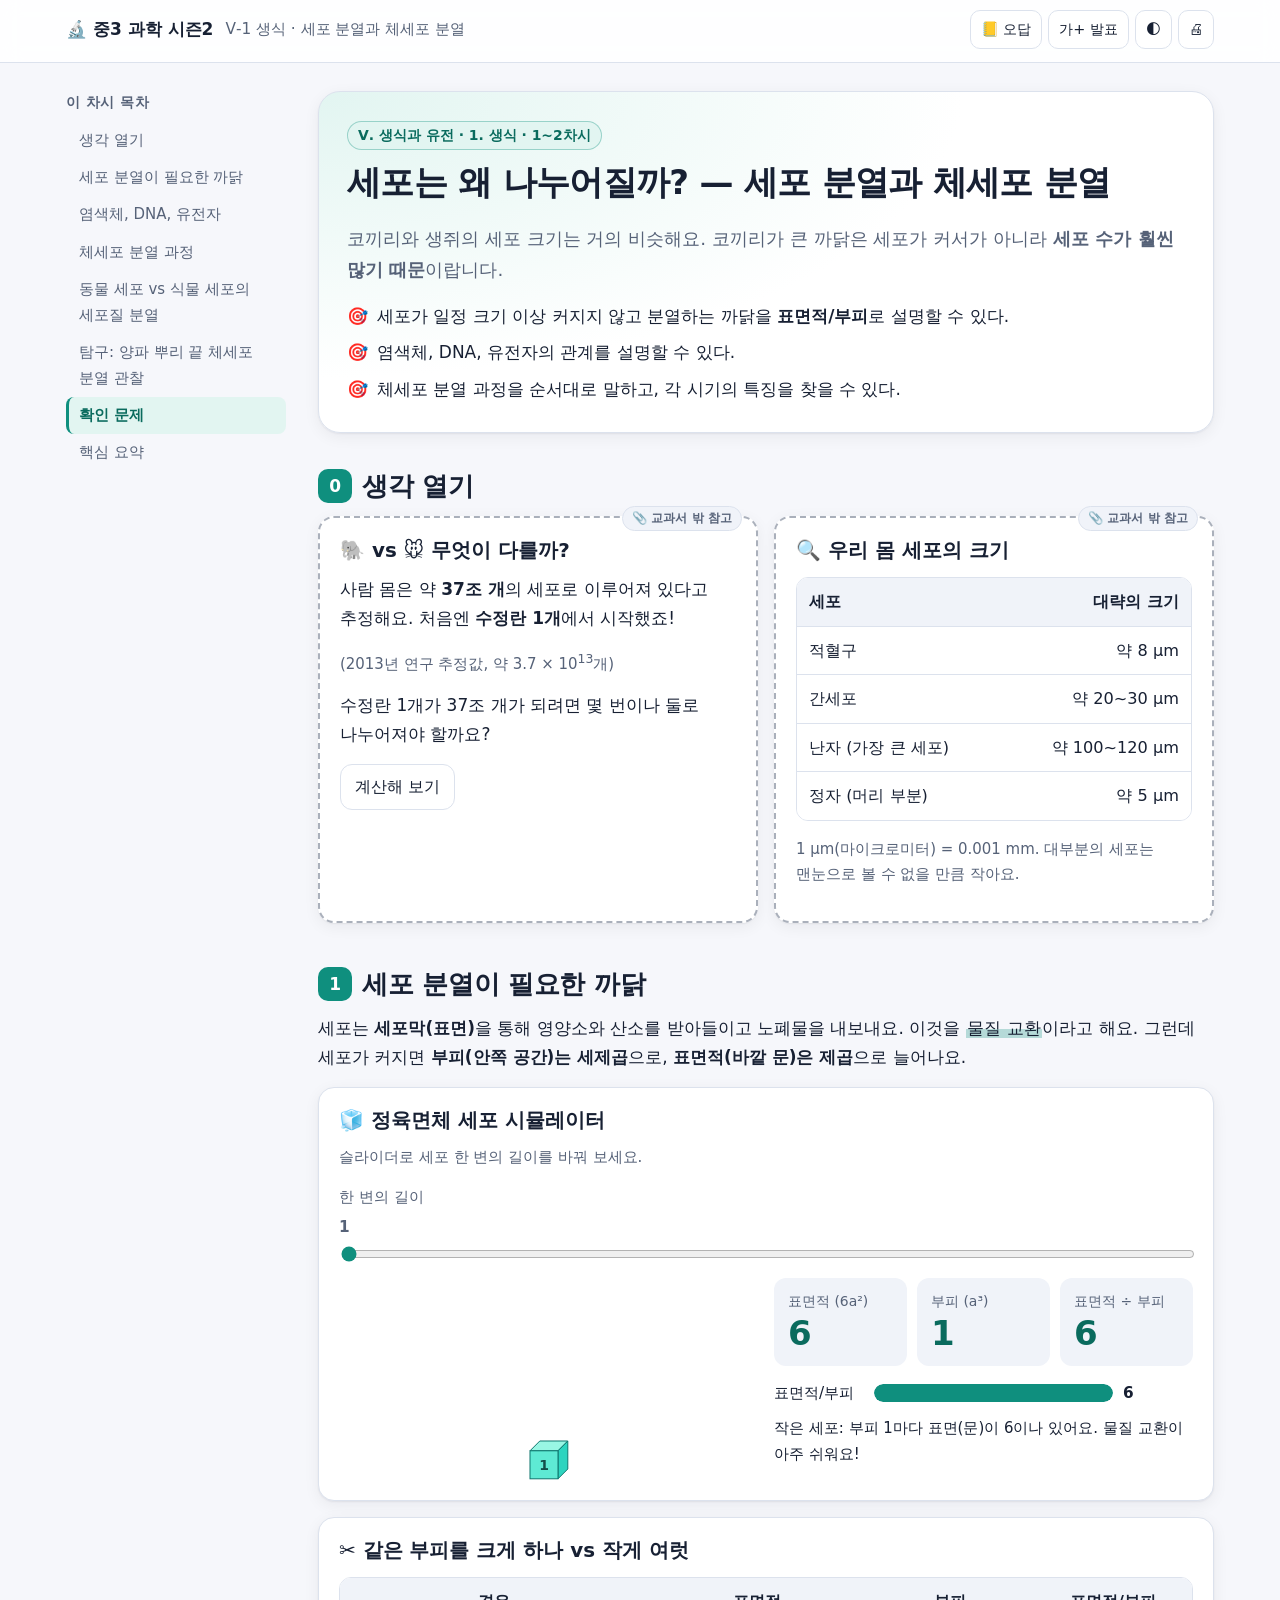
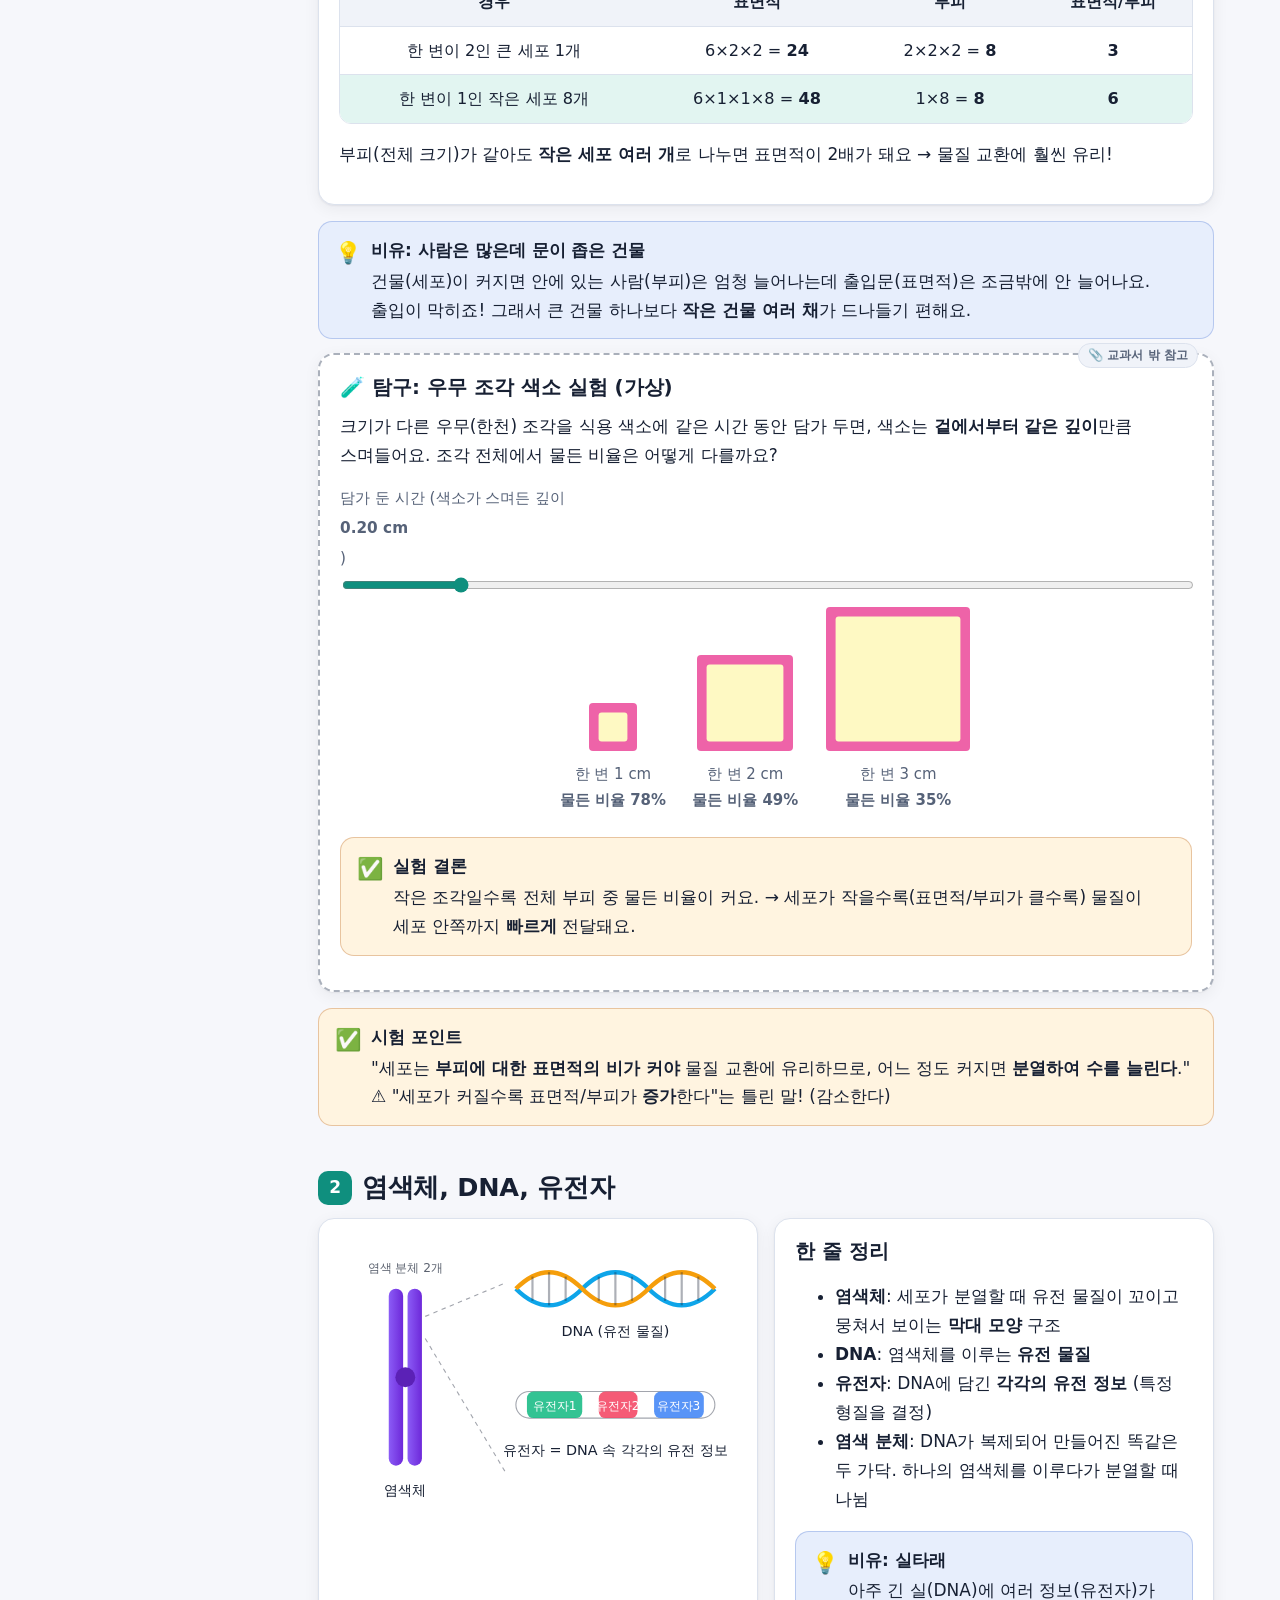
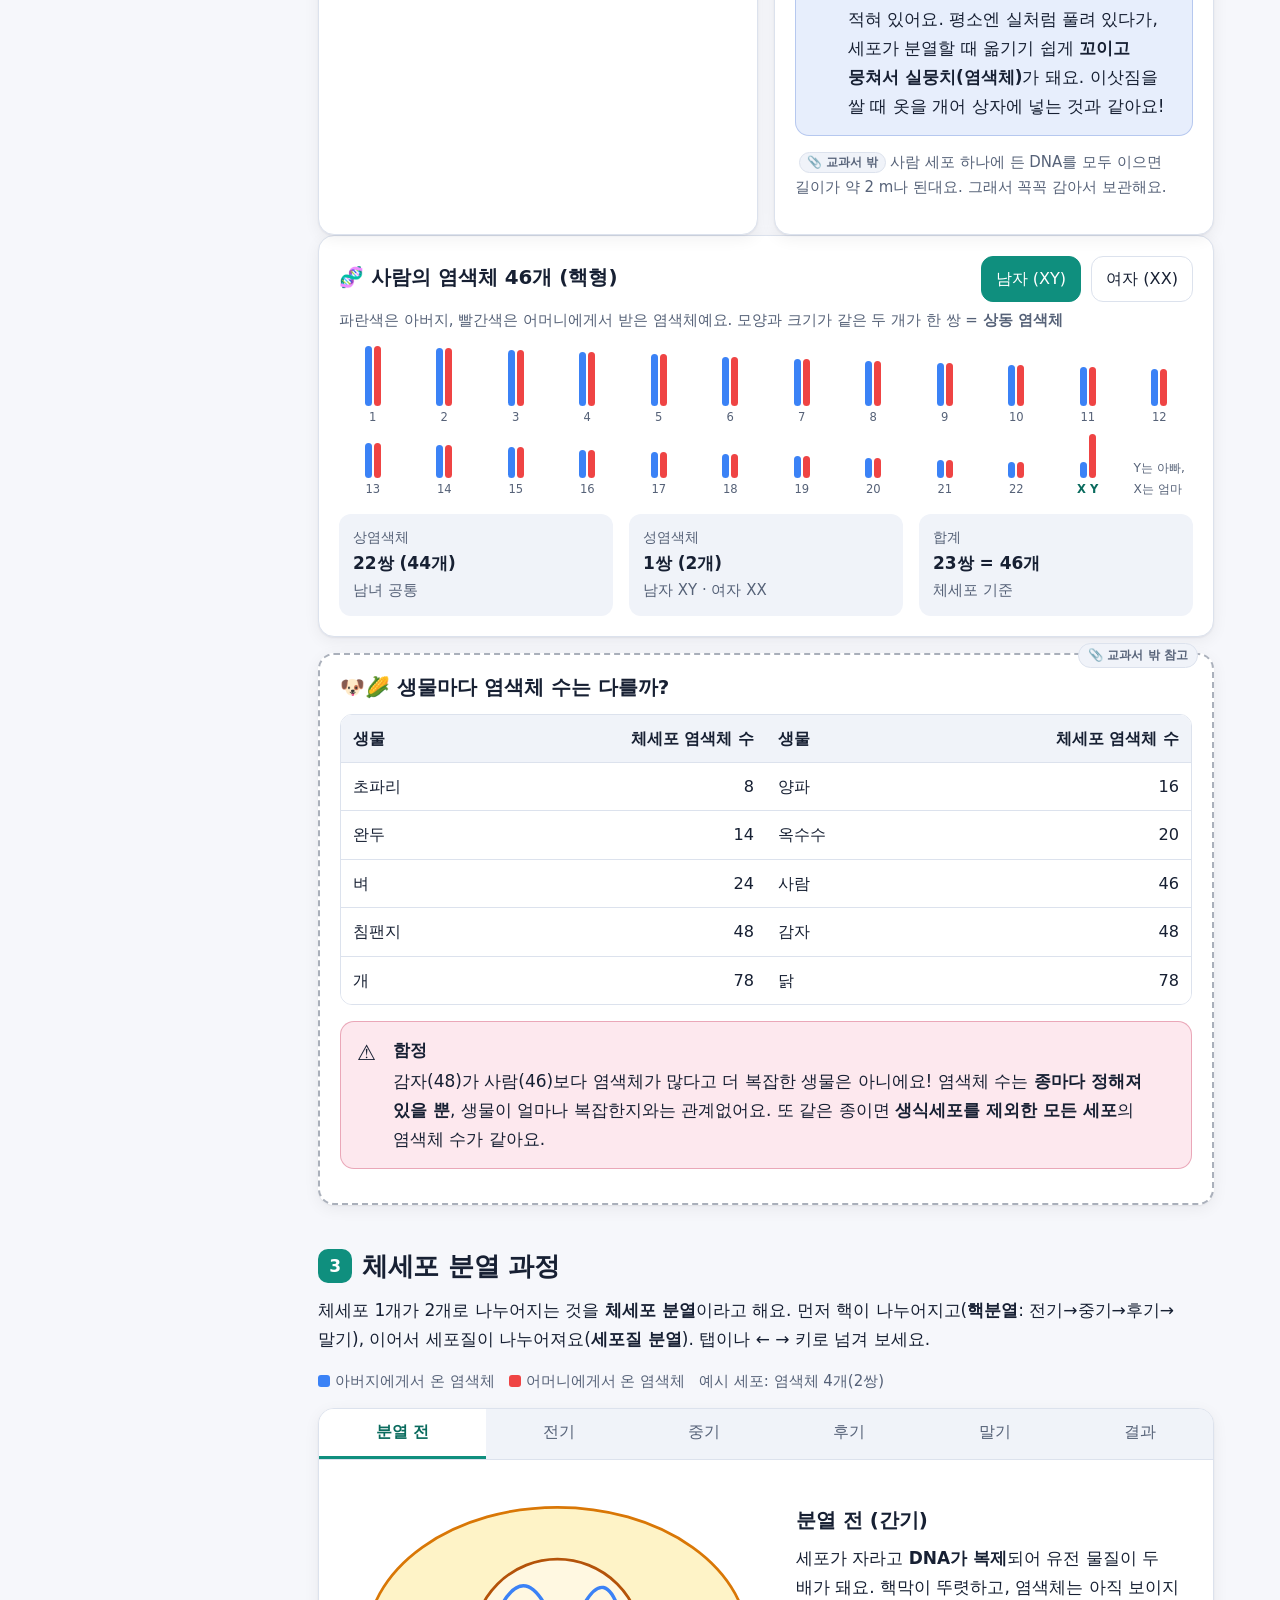
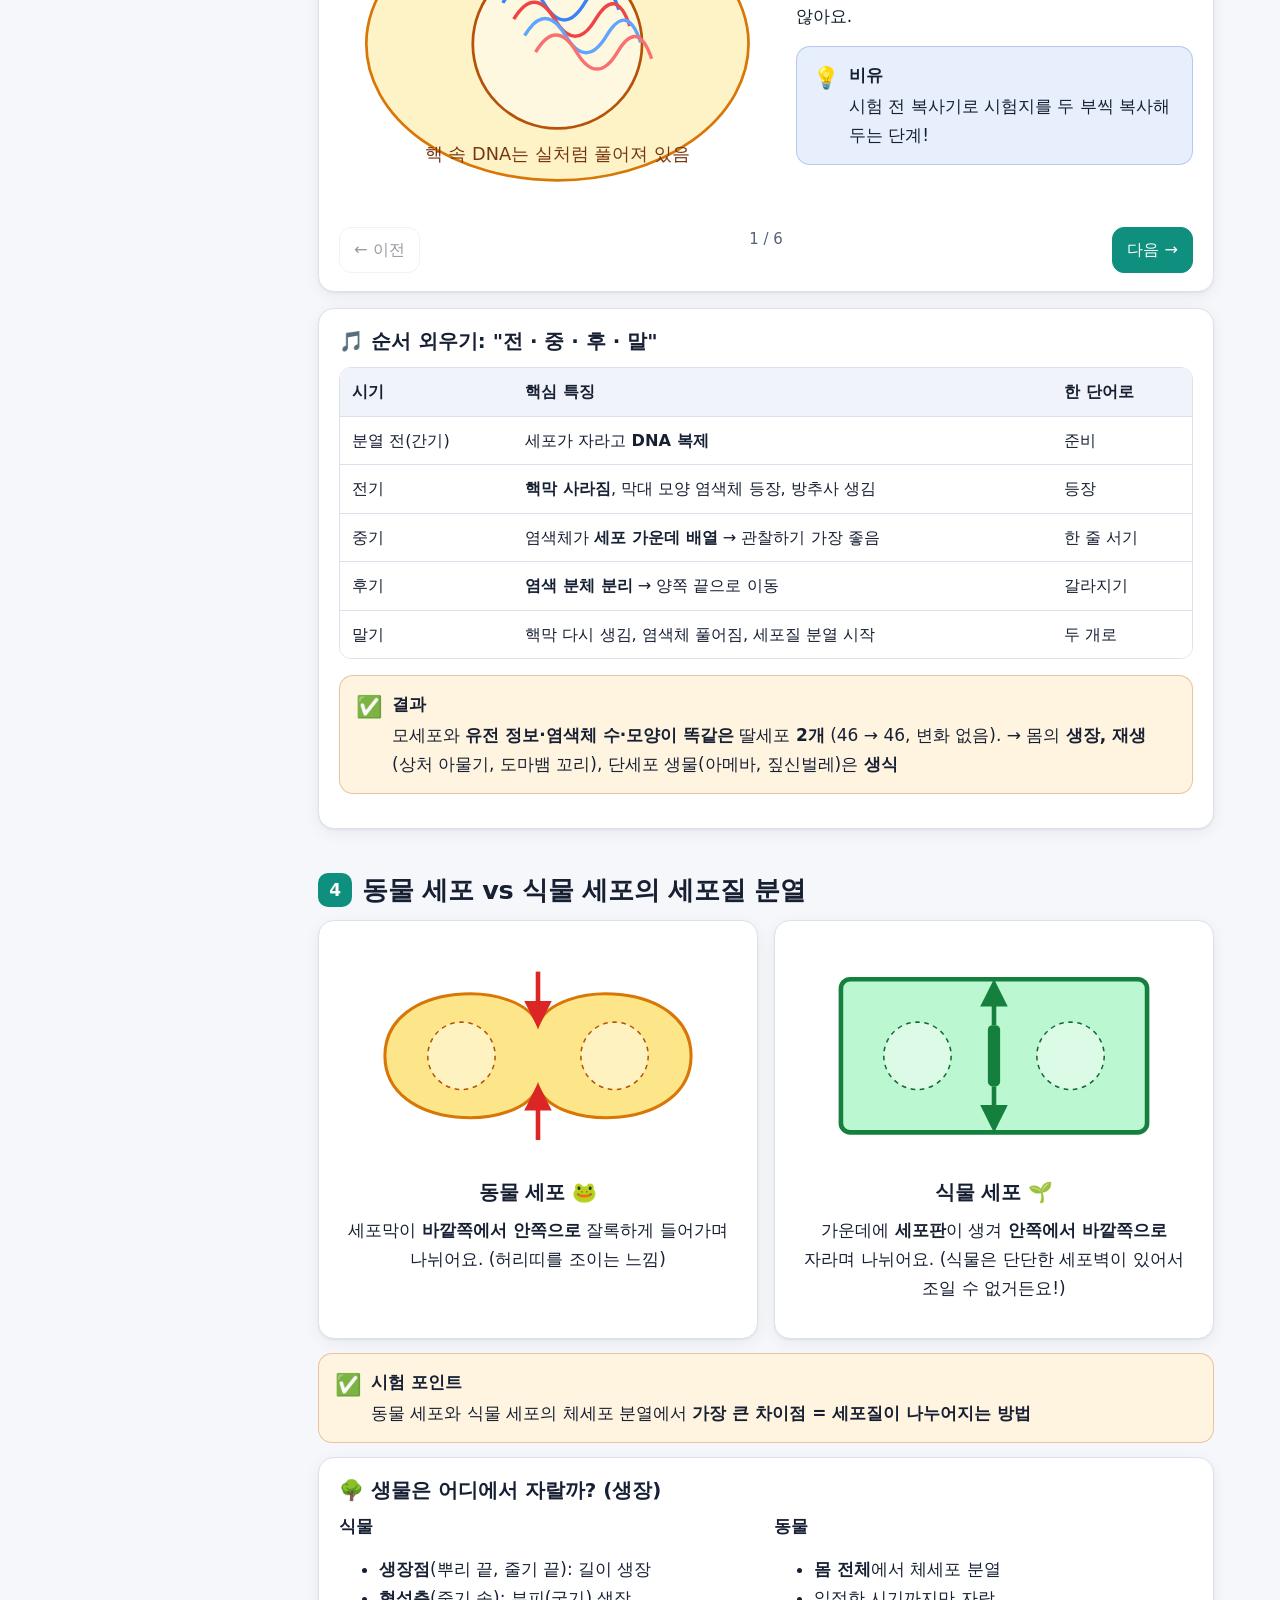
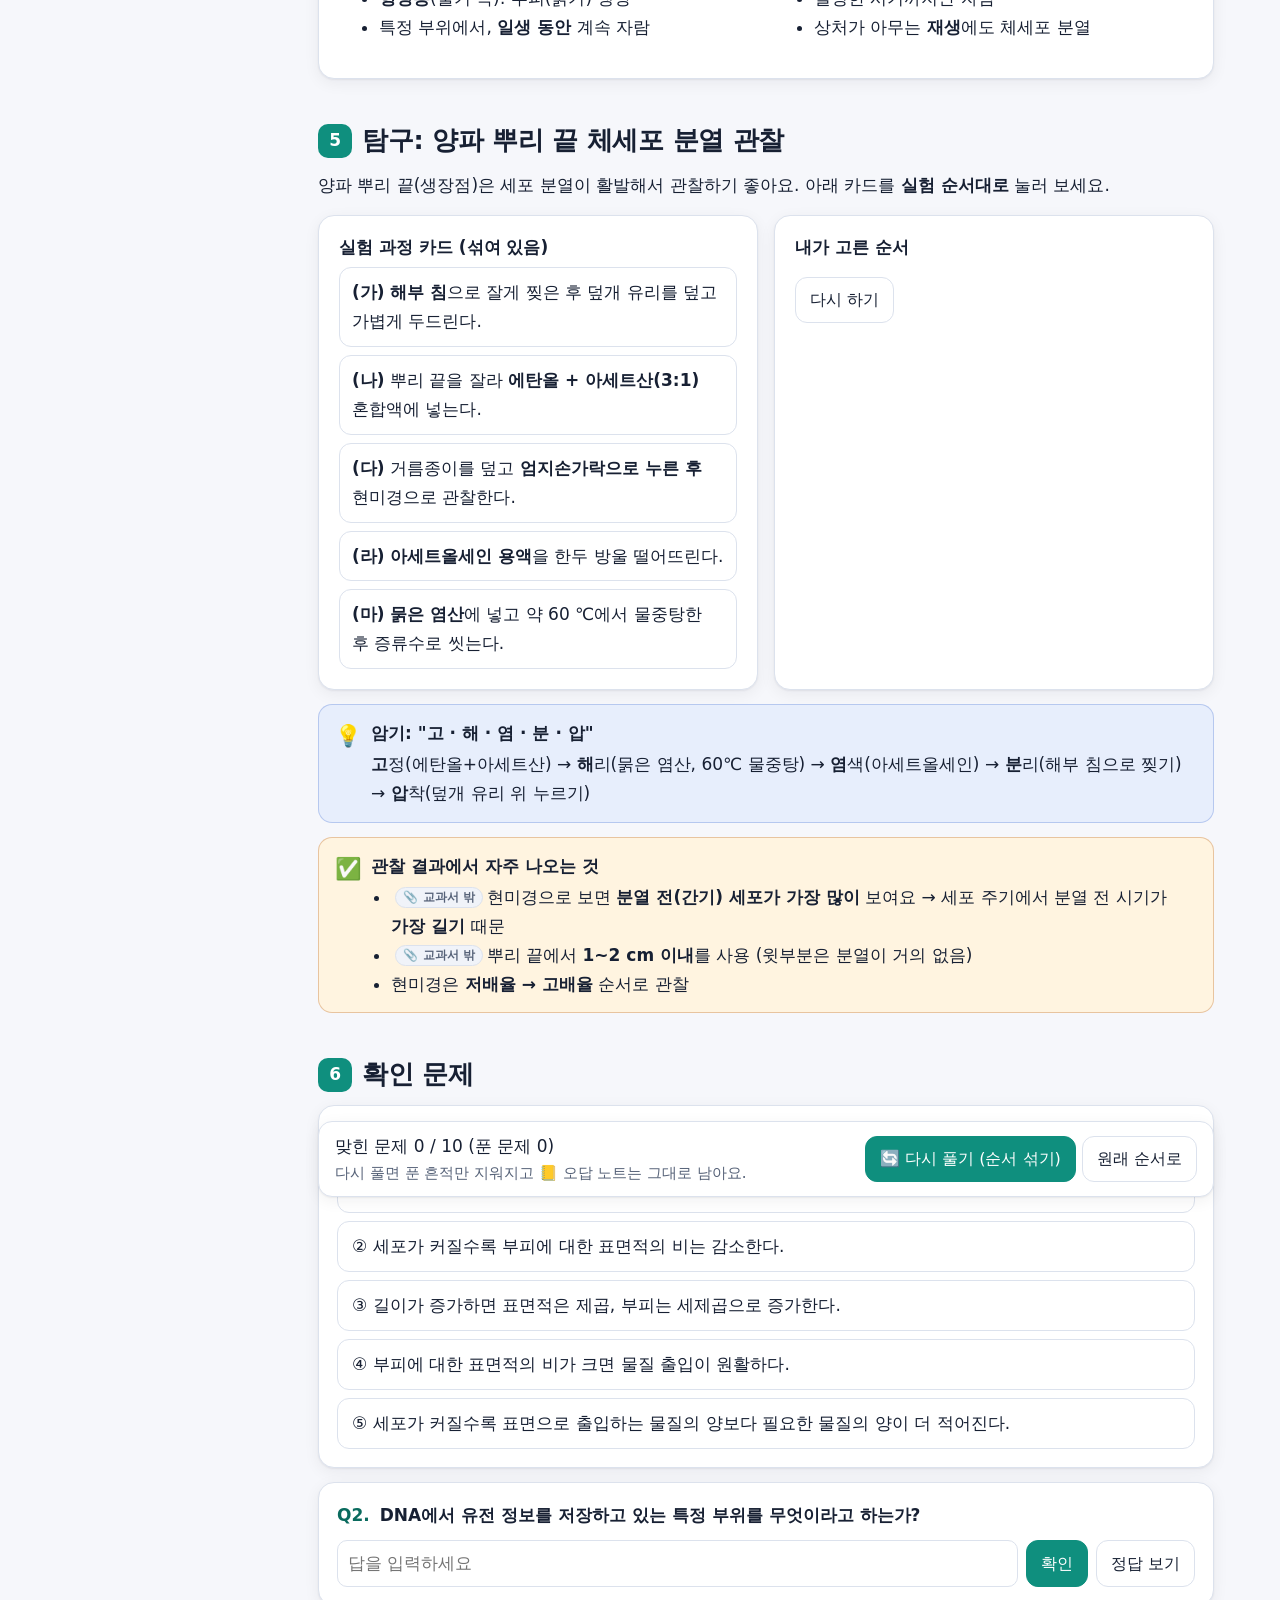
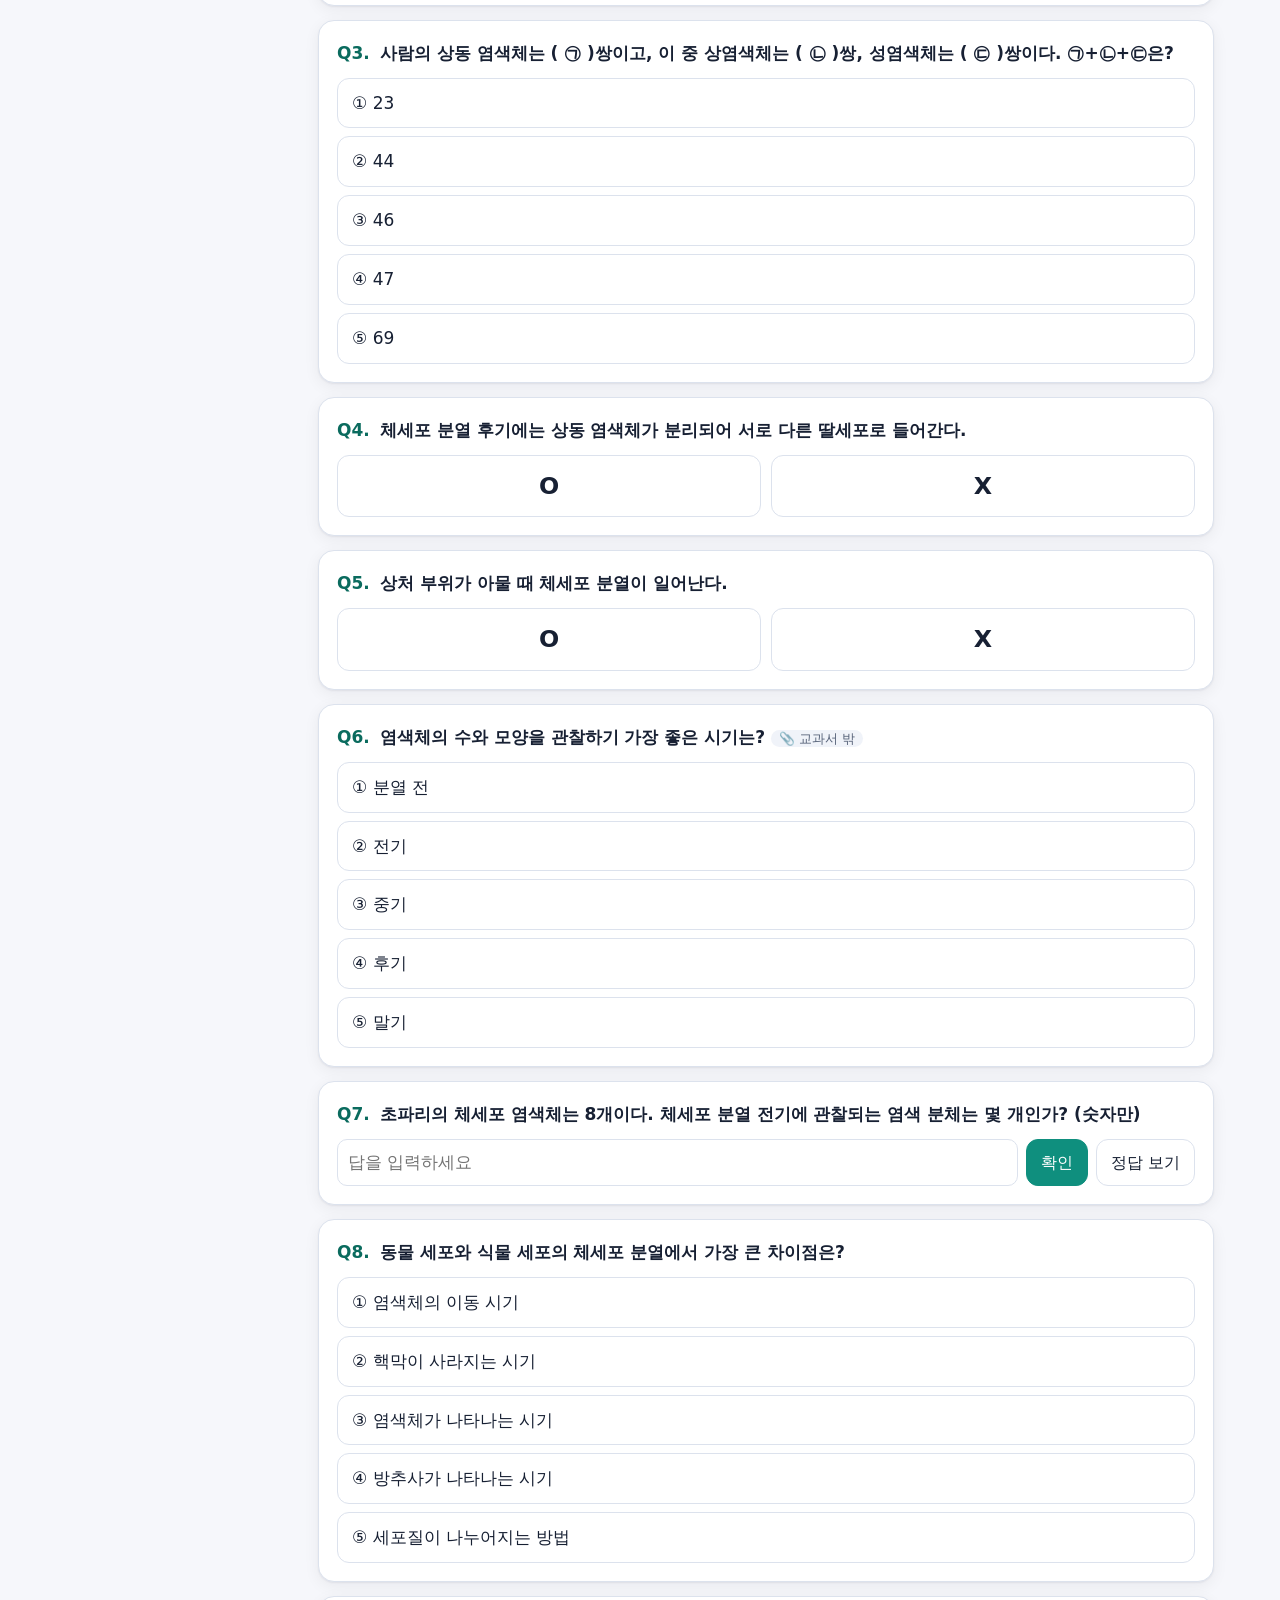
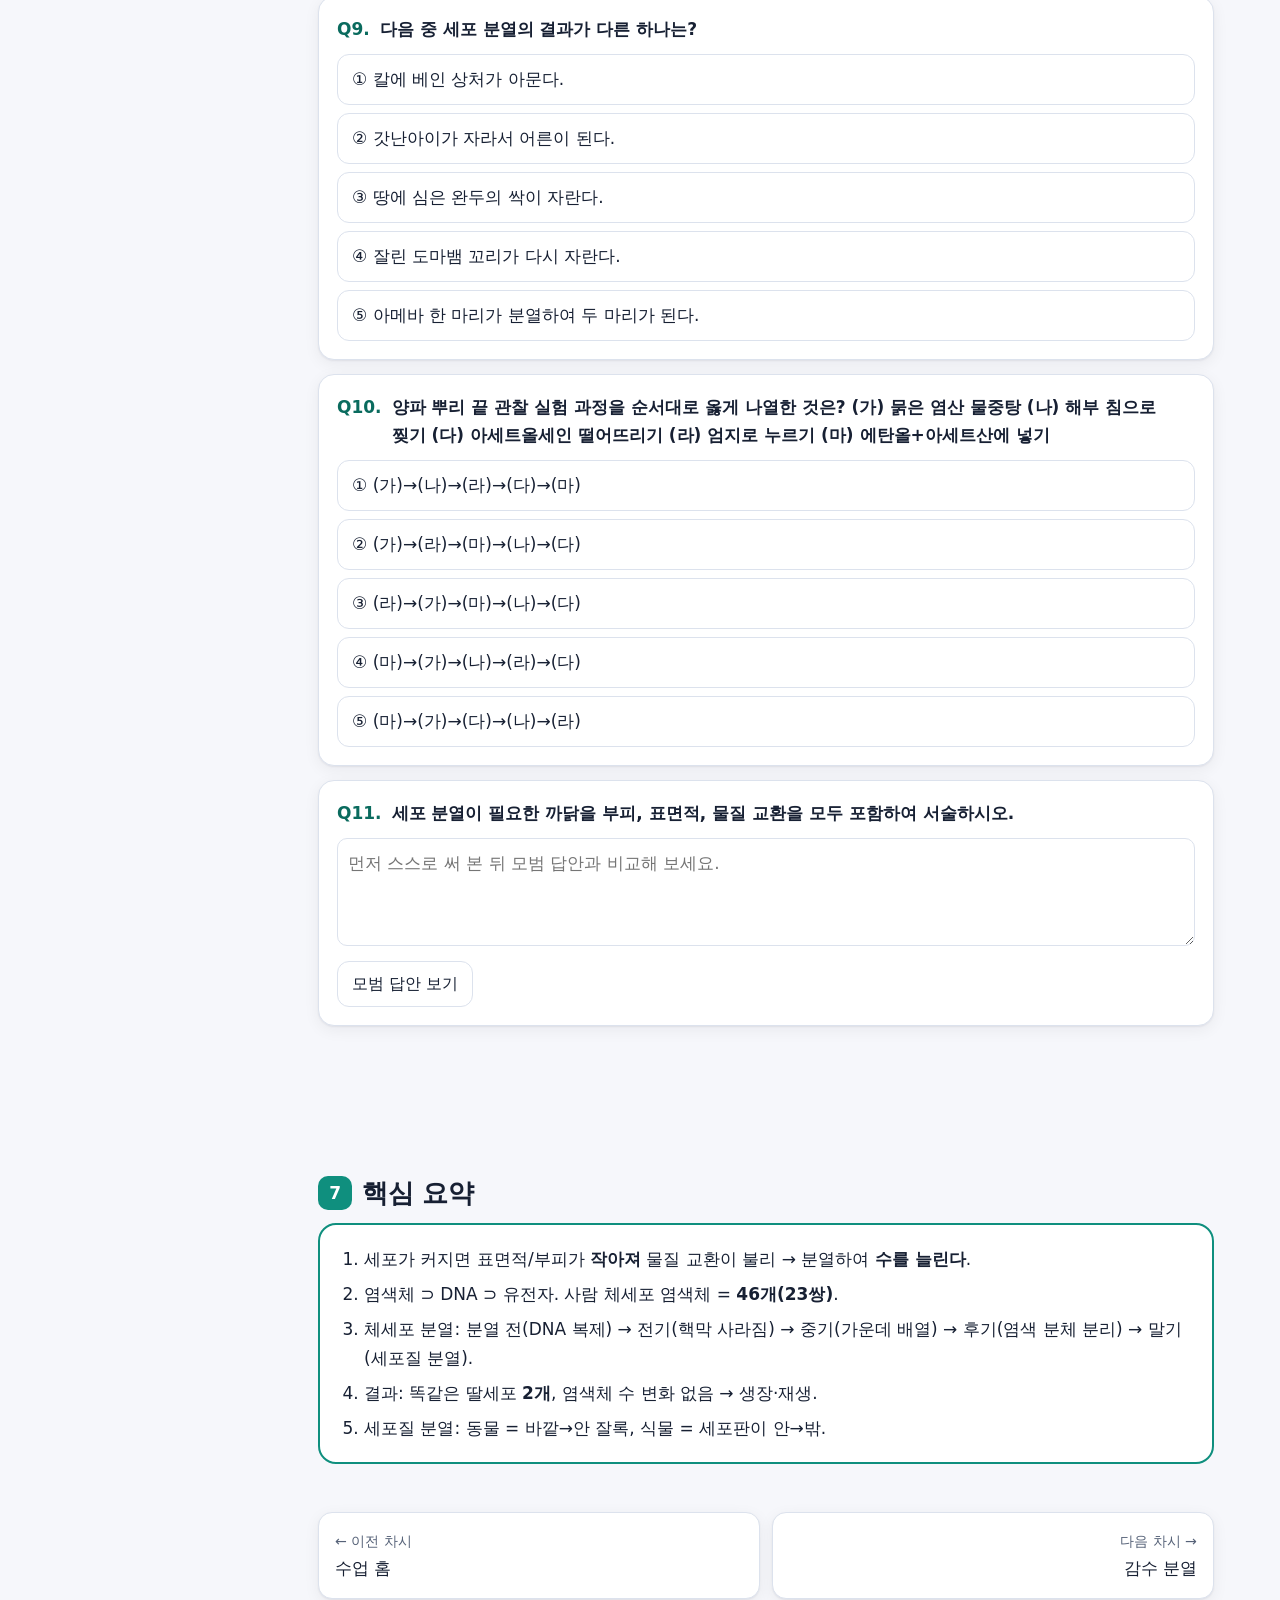
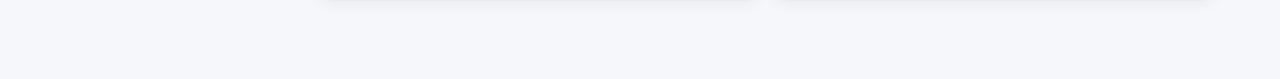
==== commit 7d4c9e12: "교과서 밖 내용을 묻는 퀴즈에 표시 추가 - 중기 관찰 시기, 수정 장소, 태반 혈액, 우성의 의미 문항에 '📎 교과서 밖' 태그 - 별의 색 순서 문항의 안타레스를 PDF에 나오" ====
--- a/01-cell-division.html
+++ b/01-cell-division.html
@@ -535,7 +535,7 @@
       o: ["23", "44", "46", "47", "69"], a: 2, e: "23 + 22 + 1 = <b>46</b>" },
     { t: "ox", q: "체세포 분열 후기에는 상동 염색체가 분리되어 서로 다른 딸세포로 들어간다.", a: false, e: "체세포 분열 후기에는 <b>염색 분체</b>가 분리돼요. 상동 염색체가 분리되는 건 <b>감수 1분열</b>." },
     { t: "ox", q: "상처 부위가 아물 때 체세포 분열이 일어난다.", a: true, e: "재생도 체세포 분열 덕분이에요." },
-    { t: "mc", q: "염색체의 수와 모양을 관찰하기 가장 좋은 시기는?", o: ["분열 전", "전기", "중기", "후기", "말기"], a: 2, e: "중기에는 염색체가 세포 가운데에 배열하고 가장 굵고 뚜렷해요." },
+    { t: "mc", tag: "📎 교과서 밖", q: "염색체의 수와 모양을 관찰하기 가장 좋은 시기는?", o: ["분열 전", "전기", "중기", "후기", "말기"], a: 2, e: "중기에는 염색체가 세포 가운데에 배열하고 가장 굵고 뚜렷해요." },
     { t: "short", q: "초파리의 체세포 염색체는 8개이다. 체세포 분열 전기에 관찰되는 염색 분체는 몇 개인가? (숫자만)", a: ["16", "16개"], e: "DNA가 복제되어 염색체 1개 = 염색 분체 2개. 8 × 2 = <b>16개</b>" },
     { t: "mc", q: "동물 세포와 식물 세포의 체세포 분열에서 가장 큰 차이점은?", o: ["염색체의 이동 시기", "핵막이 사라지는 시기", "염색체가 나타나는 시기", "방추사가 나타나는 시기", "세포질이 나누어지는 방법"], a: 4, e: "동물: 바깥→안으로 잘록 / 식물: 세포판이 안→밖으로" },
     { t: "mc", q: "다음 중 세포 분열의 결과가 다른 하나는?", o: ["칼에 베인 상처가 아문다.", "갓난아이가 자라서 어른이 된다.", "땅에 심은 완두의 싹이 자란다.", "잘린 도마뱀 꼬리가 다시 자란다.", "아메바 한 마리가 분열하여 두 마리가 된다."], a: 4,
--- a/assets/style.css
+++ b/assets/style.css
@@ -302,3 +302,19 @@
 details.adv[open] > summary { margin-bottom: 12px; }
 details.adv > summary small { font-weight: 400; color: var(--muted); }
 .mark-legend { display: flex; flex-wrap: wrap; gap: 10px 18px; align-items: center; font-size: .88rem; color: var(--muted); }
+
+/* ---------- 오답 노트 ---------- */
+.wn-btn { text-decoration: none; display: inline-flex; align-items: center; gap: 4px; }
+.wn-count { display: inline-grid; place-items: center; min-width: 20px; height: 20px; padding: 0 6px; border-radius: 99px; background: var(--bad); color: #fff; font-size: .72rem; font-weight: 800; }
+.q .qh .wn-del { margin-left: auto; flex: none; font-size: .78rem; padding: 3px 10px; }
+.wn-note { display: inline-block; margin-left: 4px; font-size: .82rem; color: var(--muted); }
+@media (max-width: 520px) {
+  .topbar .inner { gap: 8px; }
+  .topbar .crumb { display: none; }
+  .icon-btn { padding: 6px 8px; }
+}
+@media (max-width: 520px) {
+  .score-box { padding: 8px 12px; bottom: 8px; }
+  .score-box .small.muted { display: none; }
+  .score-box .btn { padding: 6px 10px; font-size: .85rem; }
+}
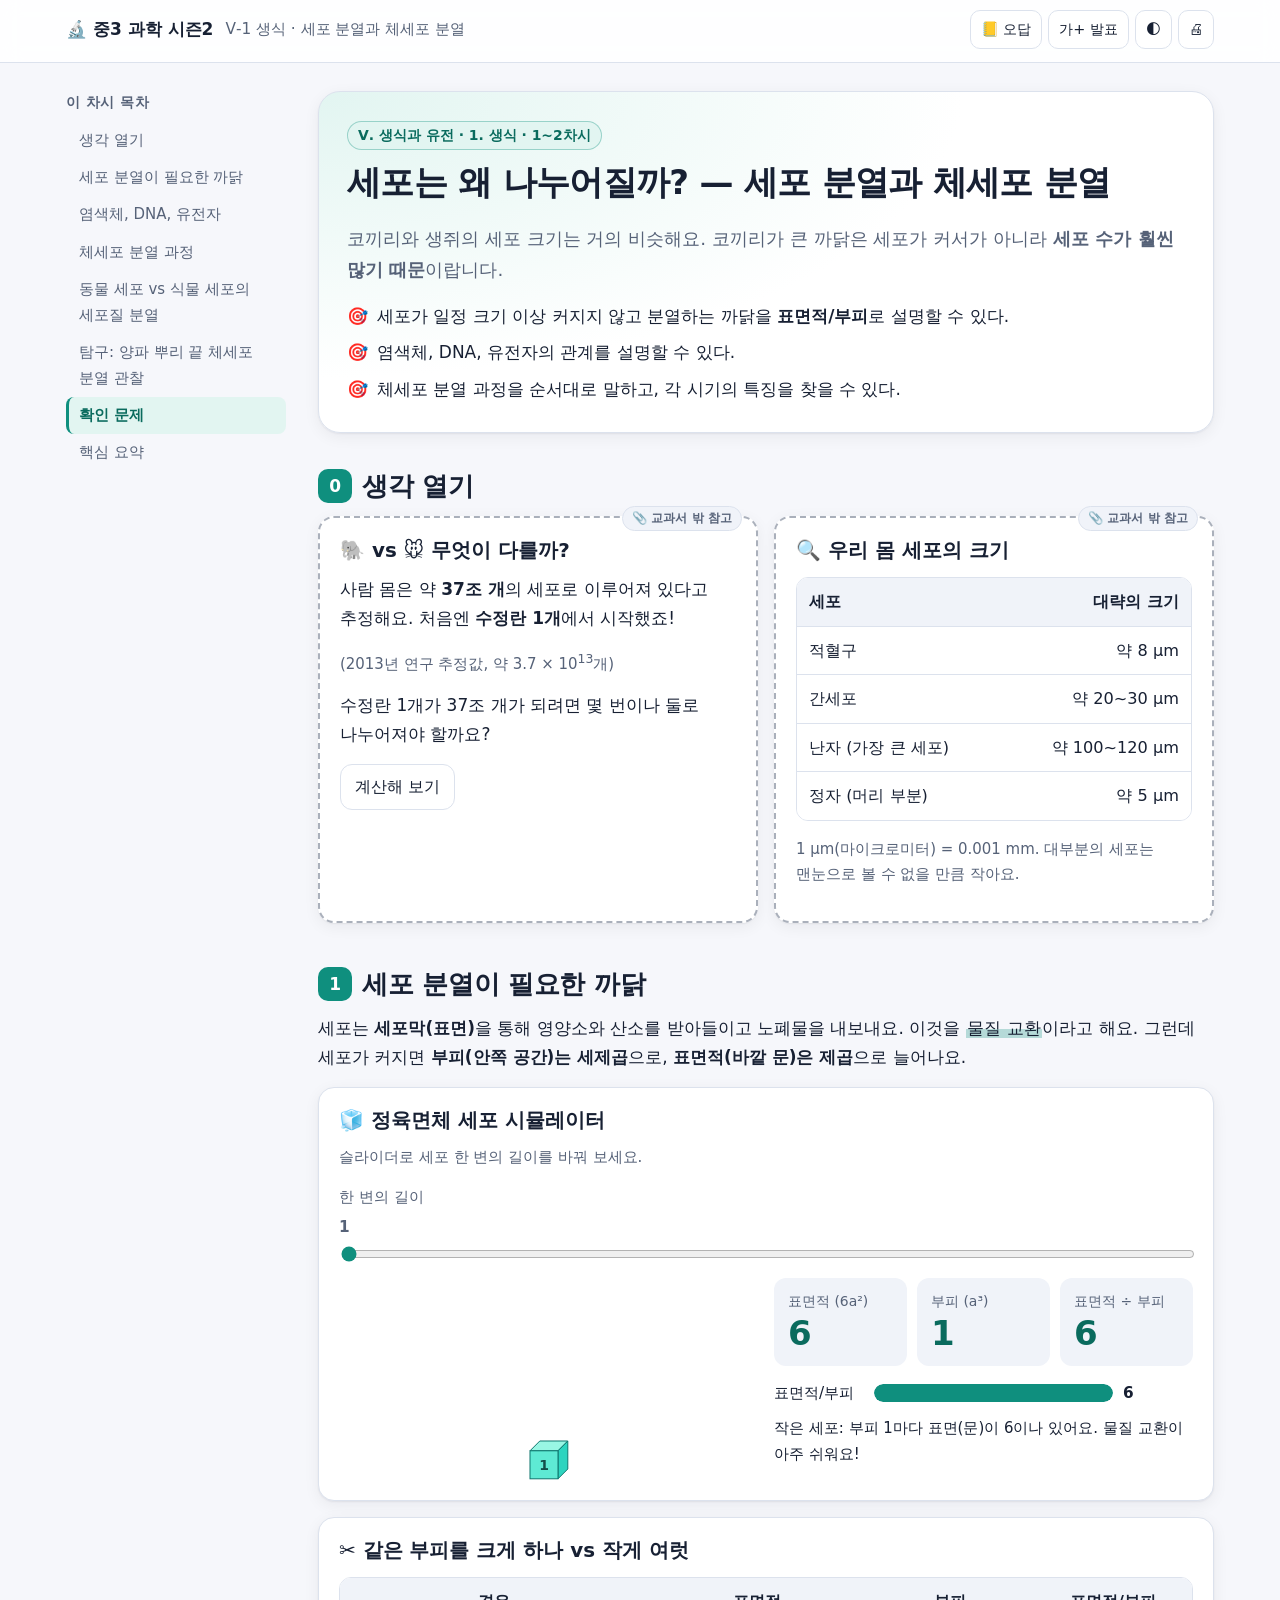
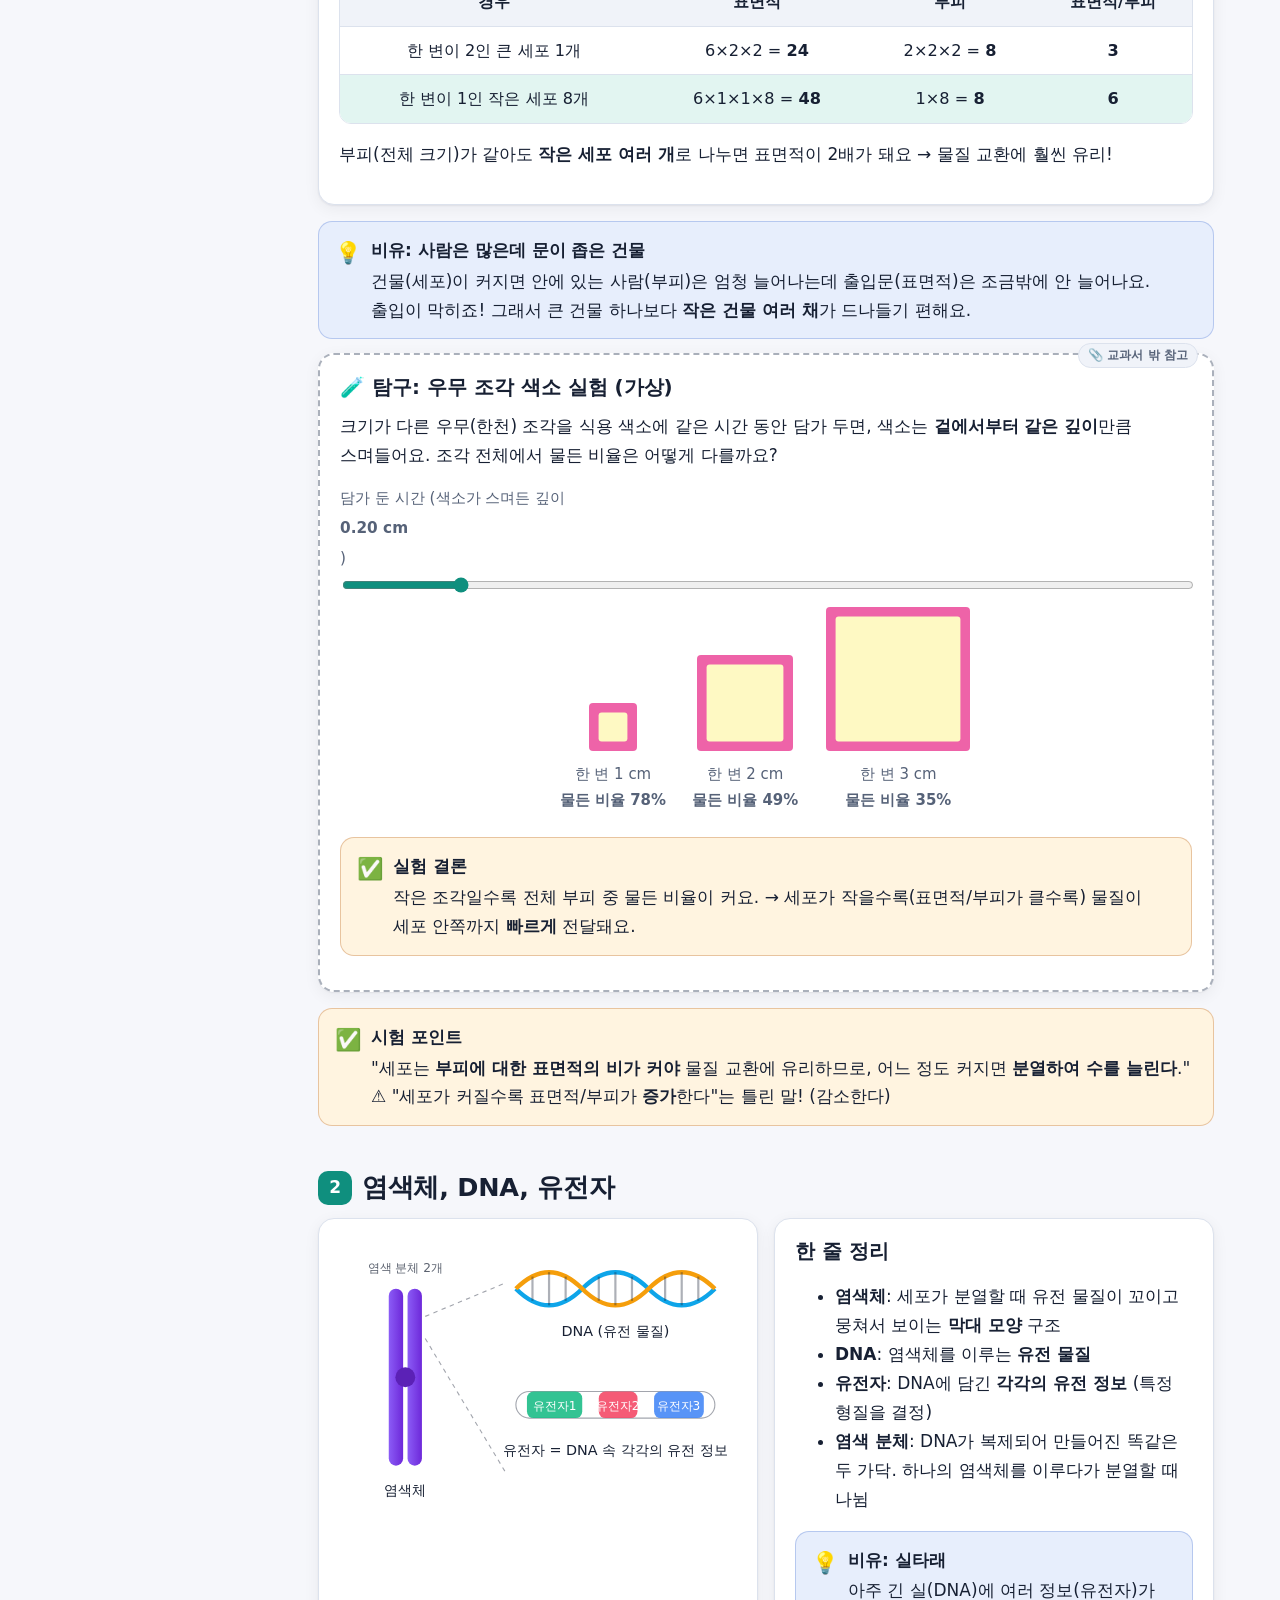
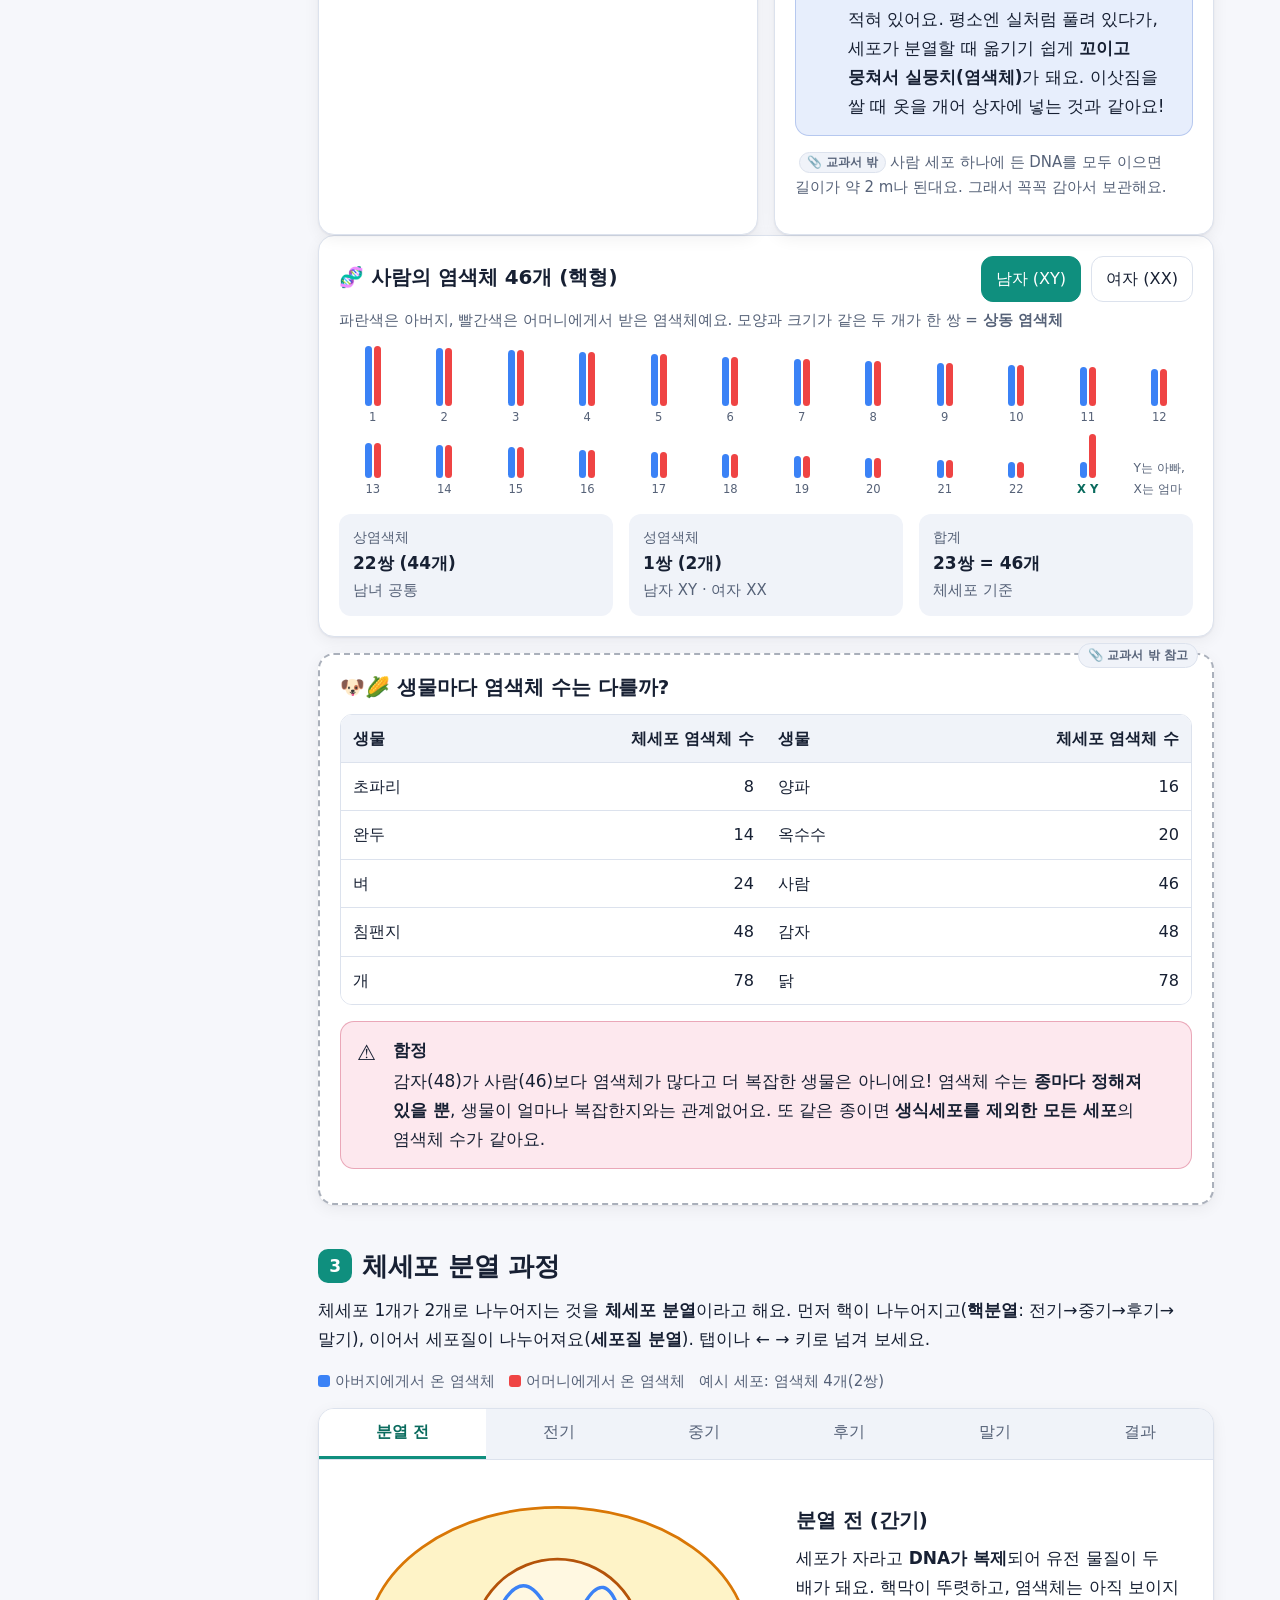
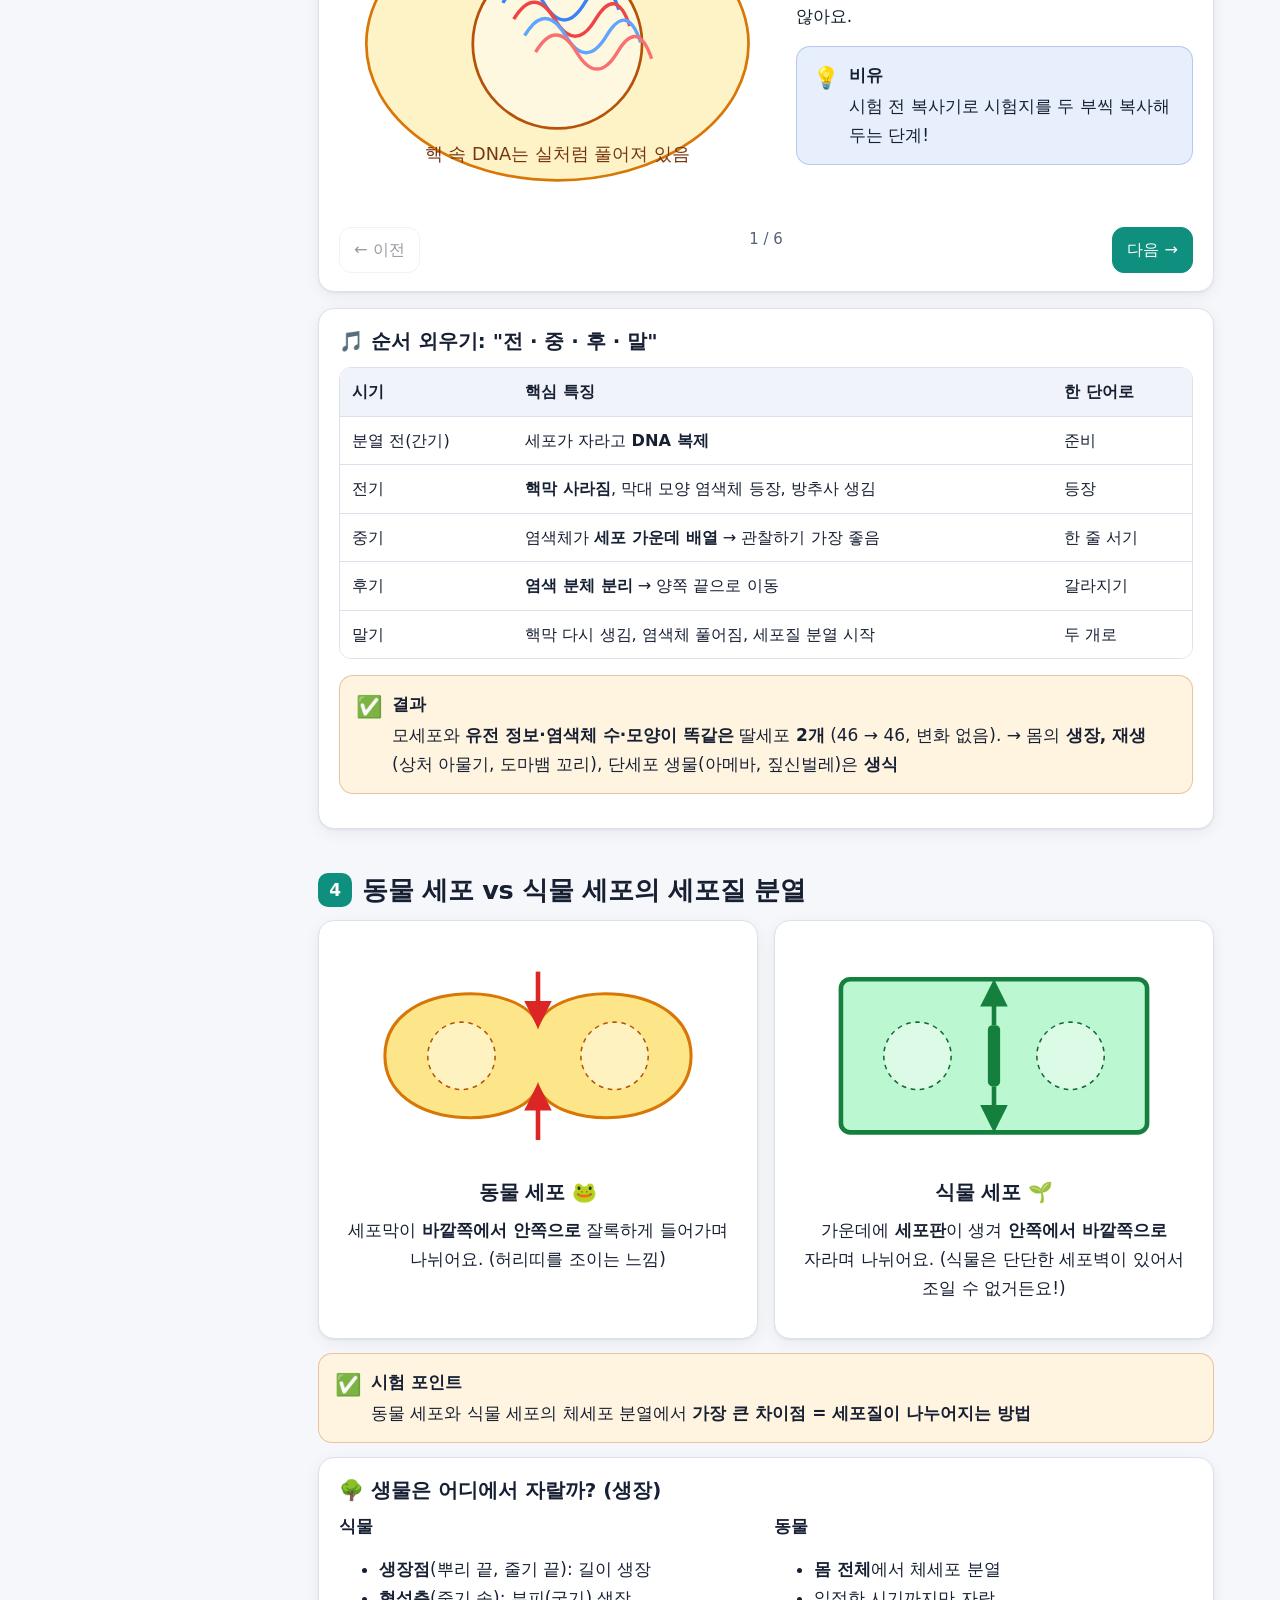
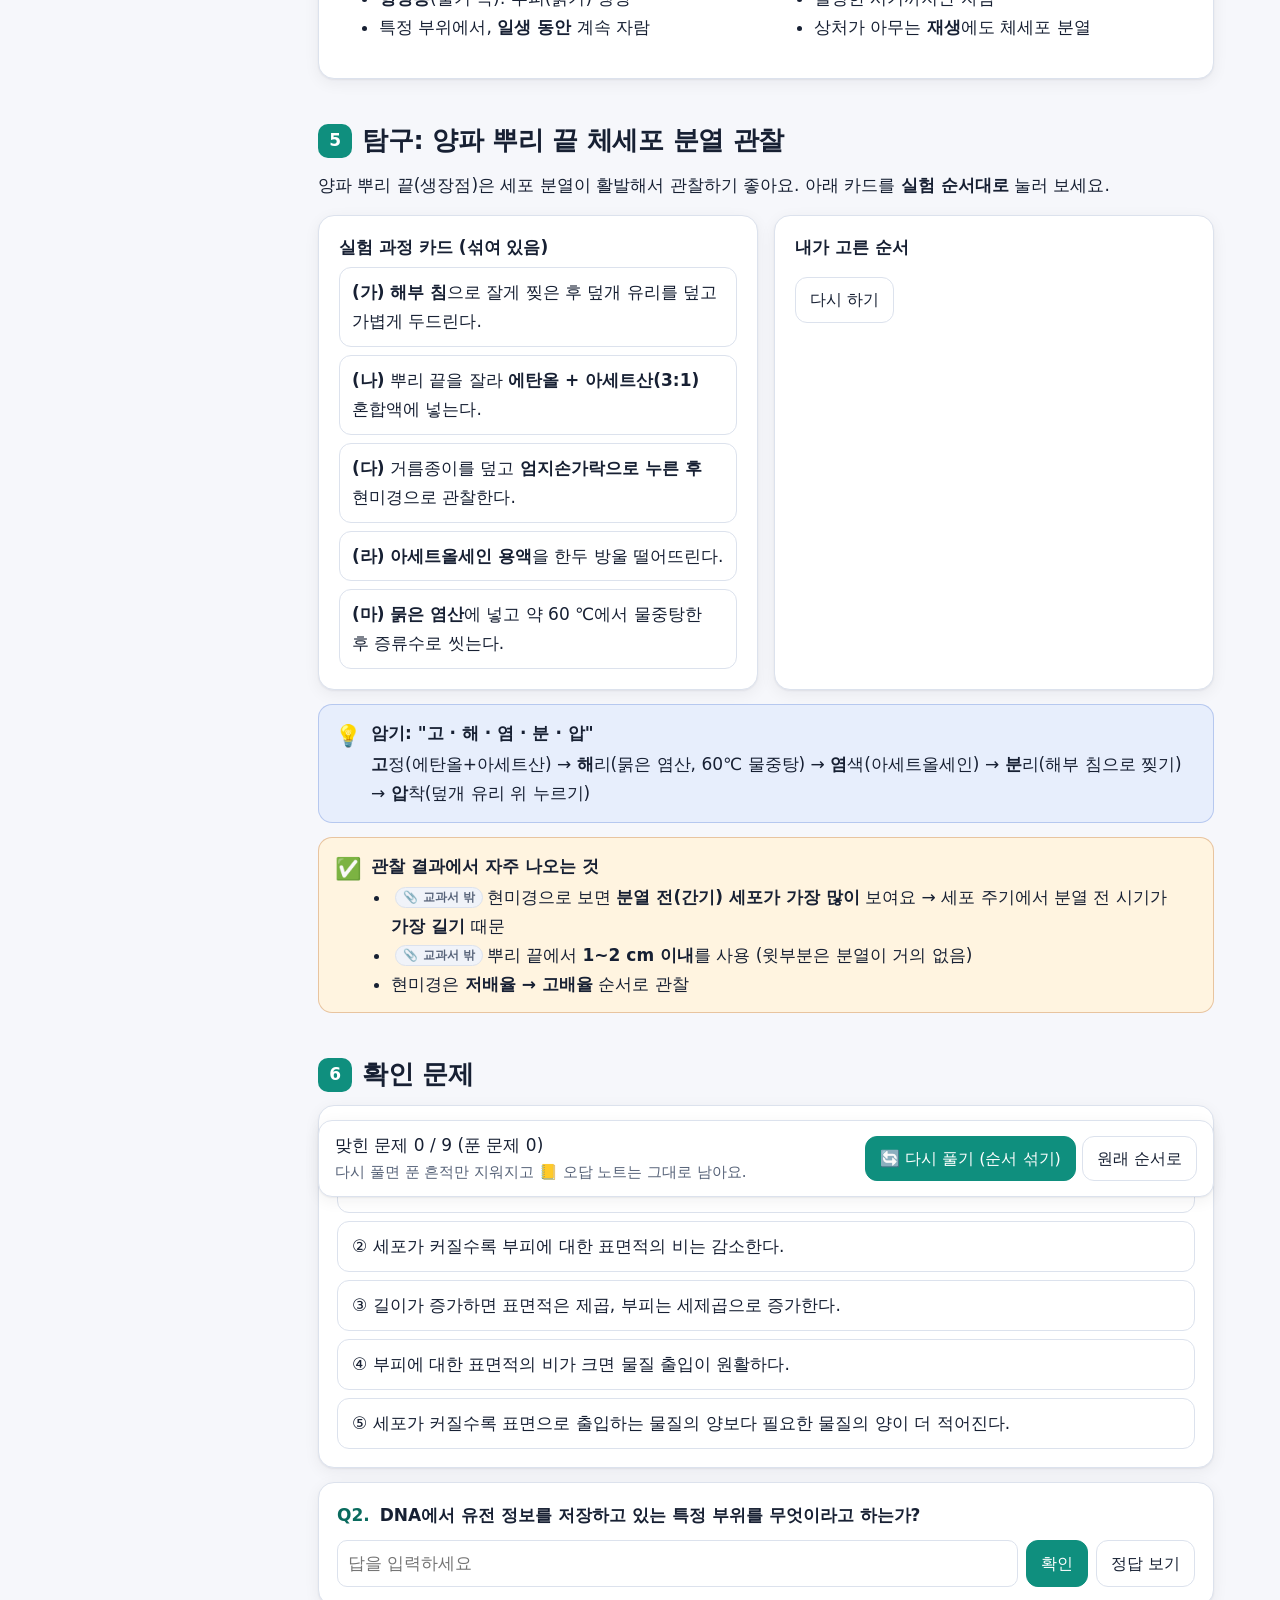
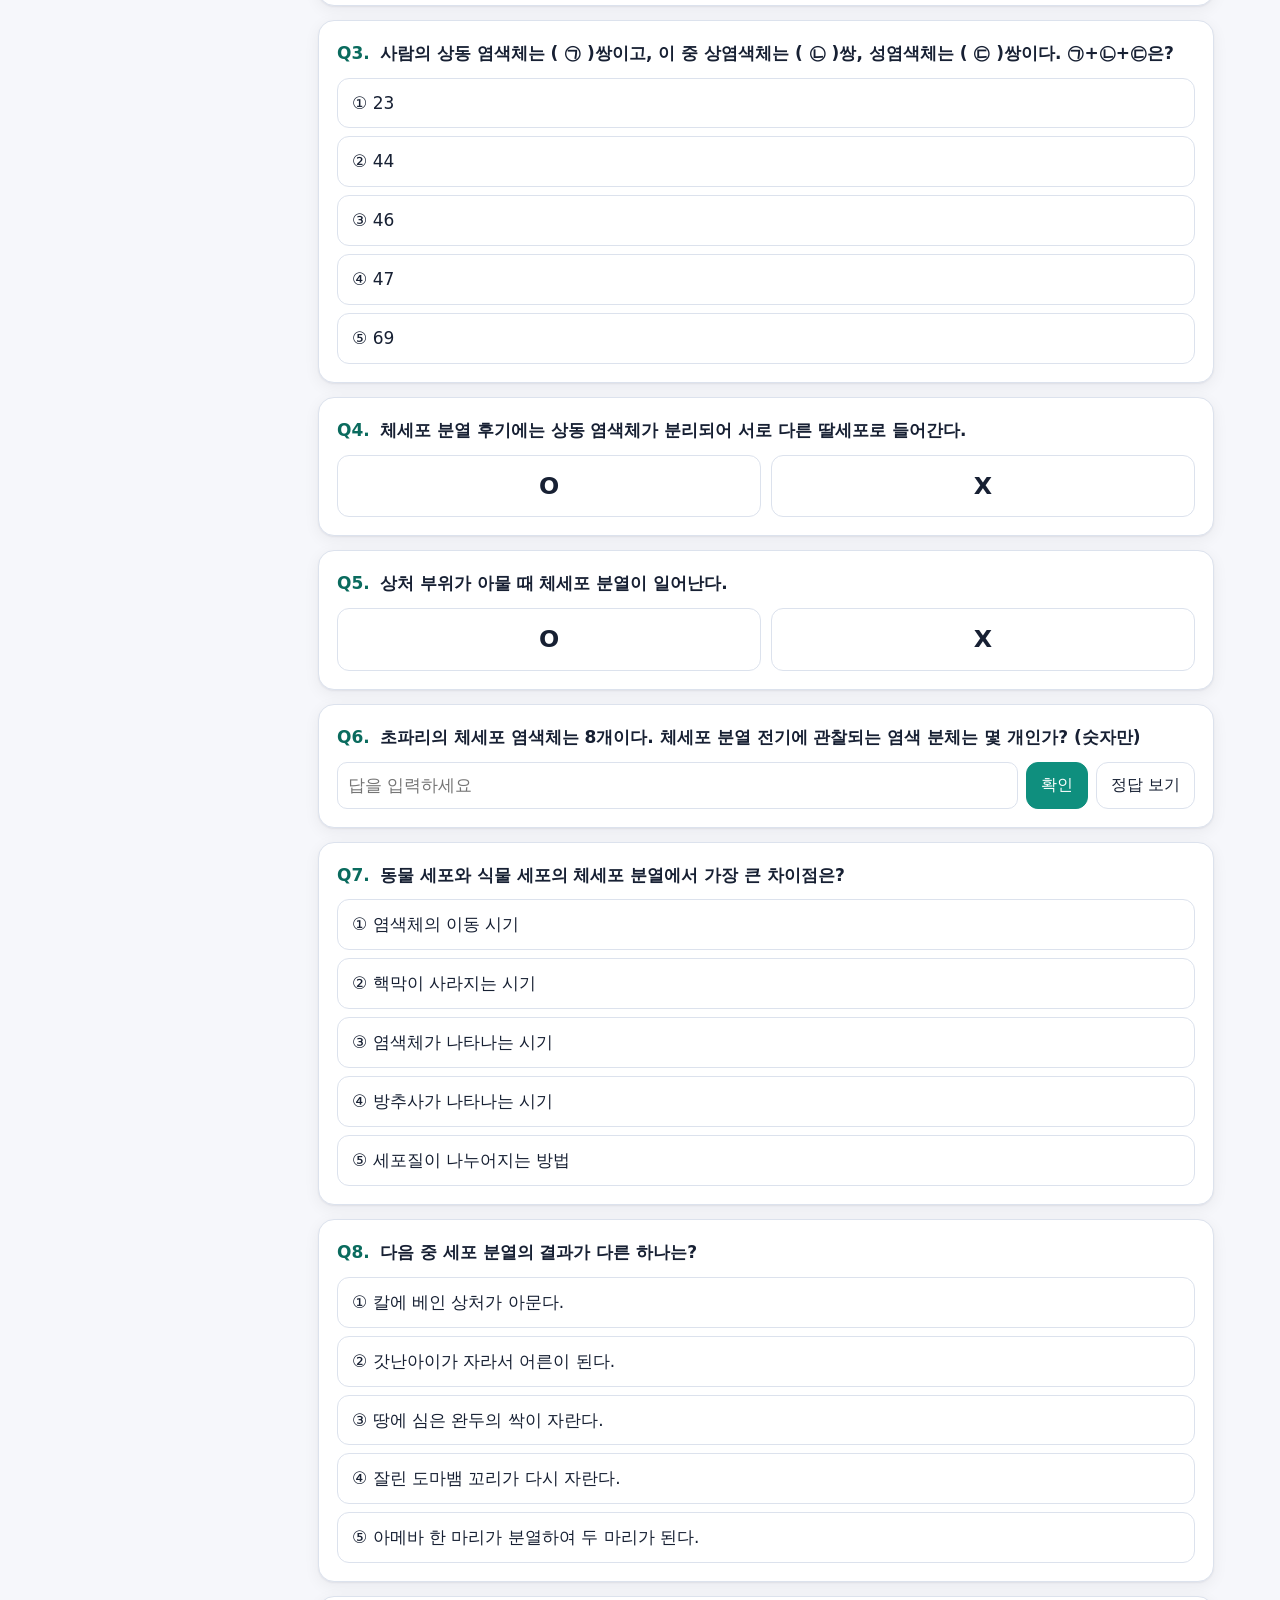
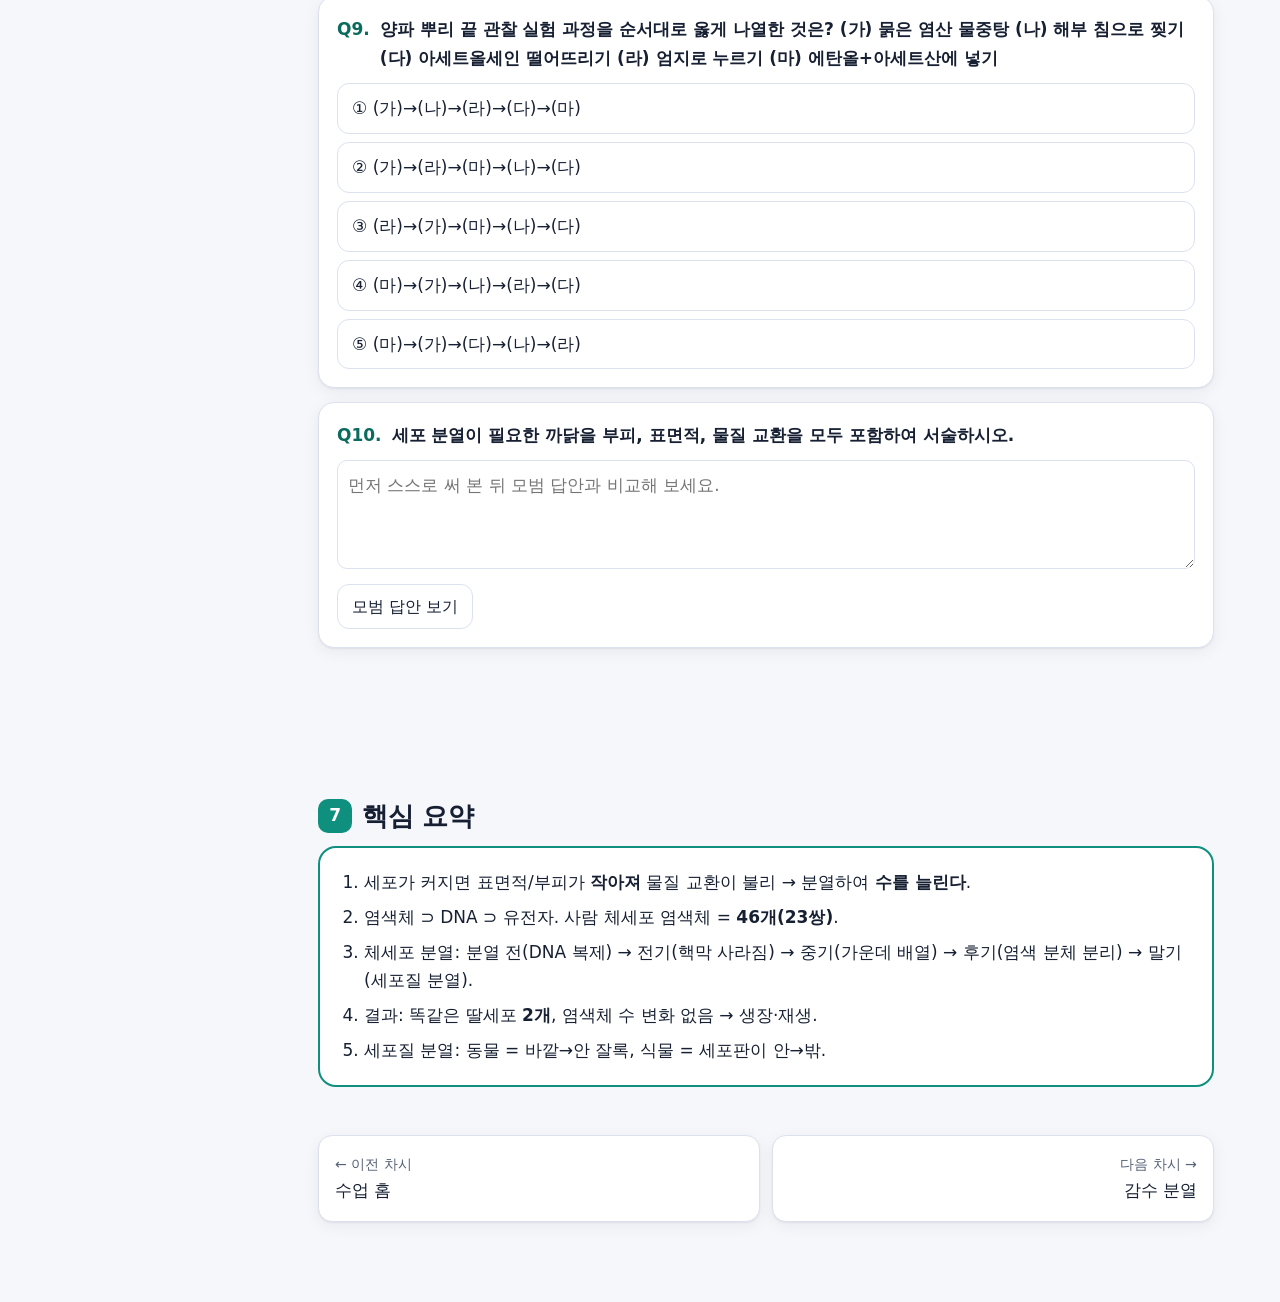
==== commit 55df1d36: "교과서 밖 퀴즈 문항 삭제 - 중기 관찰 시기(01, 총정리), 우성의 의미 OX(04), 검정 교배(04), 적록 색맹(06) 문항 삭제 - 총정리 종합 문제 수 표기 20 → " ====
--- a/01-cell-division.html
+++ b/01-cell-division.html
@@ -535,7 +535,6 @@
       o: ["23", "44", "46", "47", "69"], a: 2, e: "23 + 22 + 1 = <b>46</b>" },
     { t: "ox", q: "체세포 분열 후기에는 상동 염색체가 분리되어 서로 다른 딸세포로 들어간다.", a: false, e: "체세포 분열 후기에는 <b>염색 분체</b>가 분리돼요. 상동 염색체가 분리되는 건 <b>감수 1분열</b>." },
     { t: "ox", q: "상처 부위가 아물 때 체세포 분열이 일어난다.", a: true, e: "재생도 체세포 분열 덕분이에요." },
-    { t: "mc", tag: "📎 교과서 밖", q: "염색체의 수와 모양을 관찰하기 가장 좋은 시기는?", o: ["분열 전", "전기", "중기", "후기", "말기"], a: 2, e: "중기에는 염색체가 세포 가운데에 배열하고 가장 굵고 뚜렷해요." },
     { t: "short", q: "초파리의 체세포 염색체는 8개이다. 체세포 분열 전기에 관찰되는 염색 분체는 몇 개인가? (숫자만)", a: ["16", "16개"], e: "DNA가 복제되어 염색체 1개 = 염색 분체 2개. 8 × 2 = <b>16개</b>" },
     { t: "mc", q: "동물 세포와 식물 세포의 체세포 분열에서 가장 큰 차이점은?", o: ["염색체의 이동 시기", "핵막이 사라지는 시기", "염색체가 나타나는 시기", "방추사가 나타나는 시기", "세포질이 나누어지는 방법"], a: 4, e: "동물: 바깥→안으로 잘록 / 식물: 세포판이 안→밖으로" },
     { t: "mc", q: "다음 중 세포 분열의 결과가 다른 하나는?", o: ["칼에 베인 상처가 아문다.", "갓난아이가 자라서 어른이 된다.", "땅에 심은 완두의 싹이 자란다.", "잘린 도마뱀 꼬리가 다시 자란다.", "아메바 한 마리가 분열하여 두 마리가 된다."], a: 4,
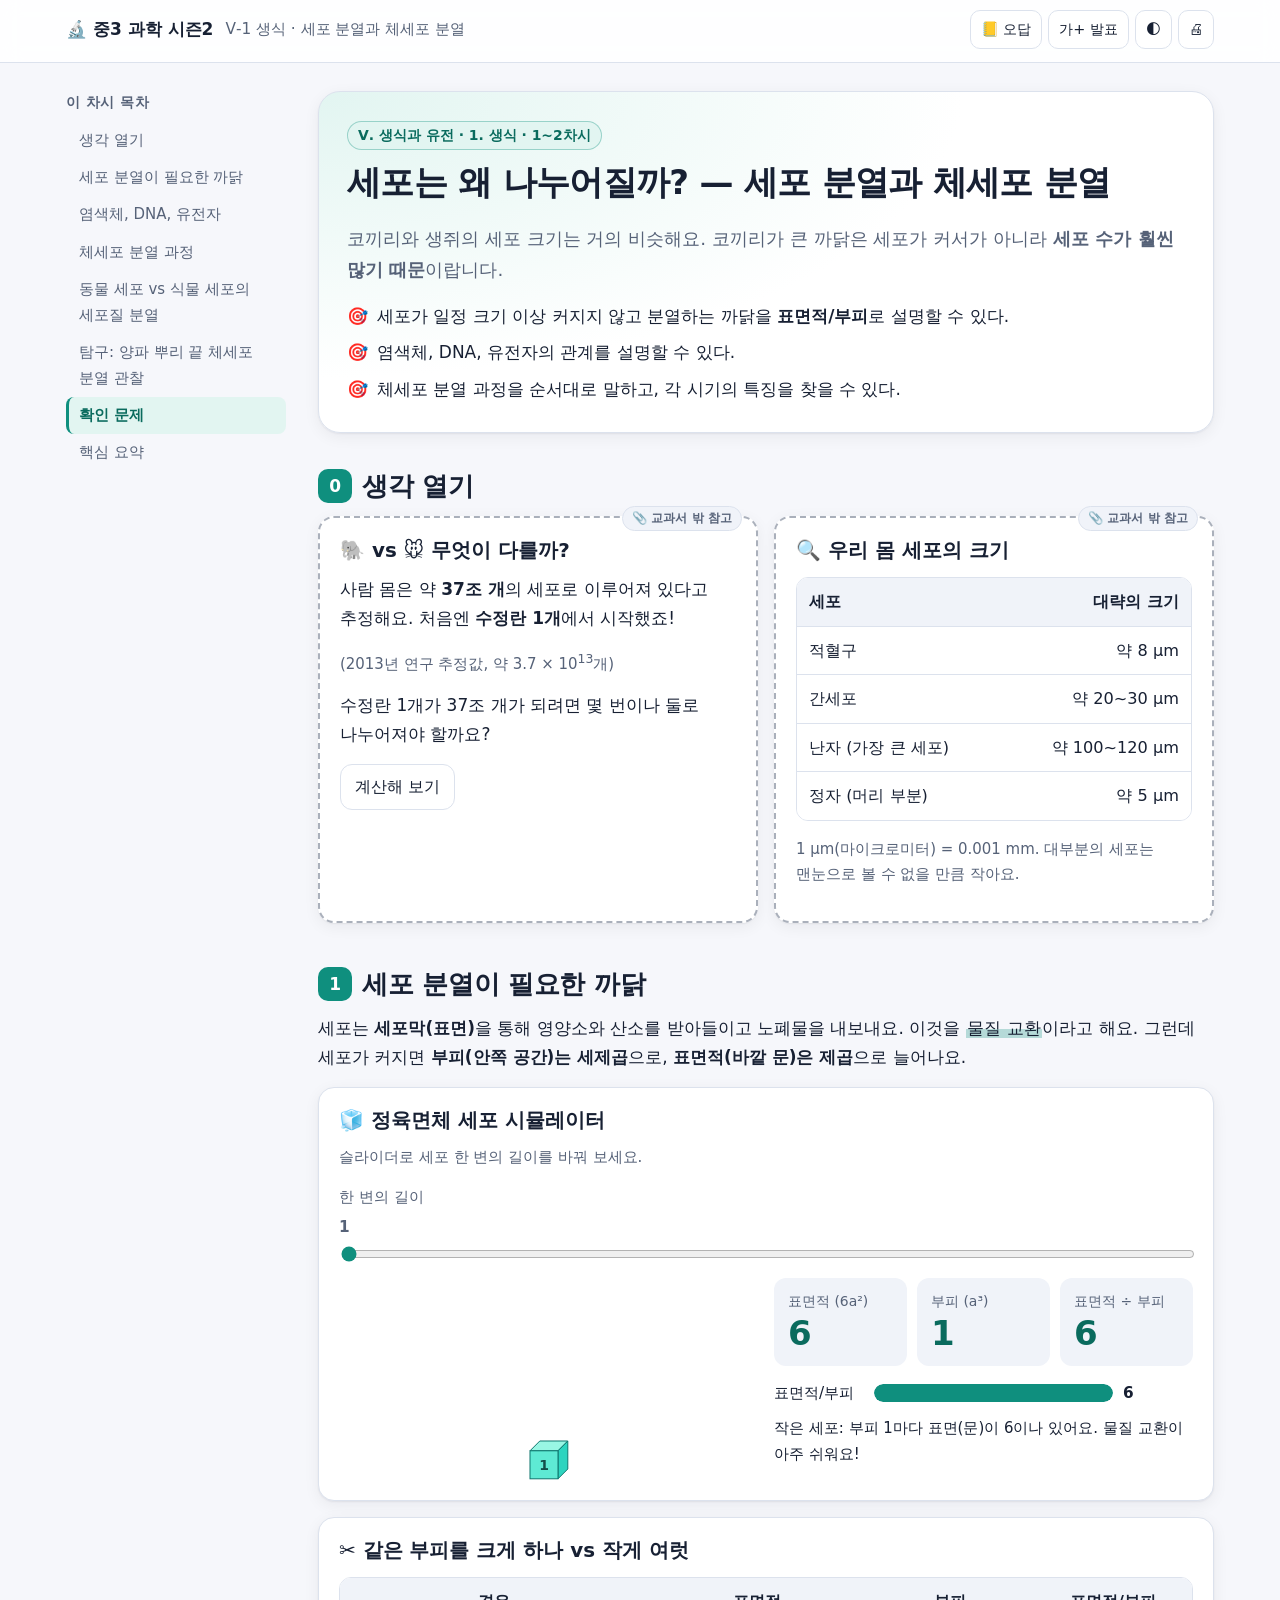
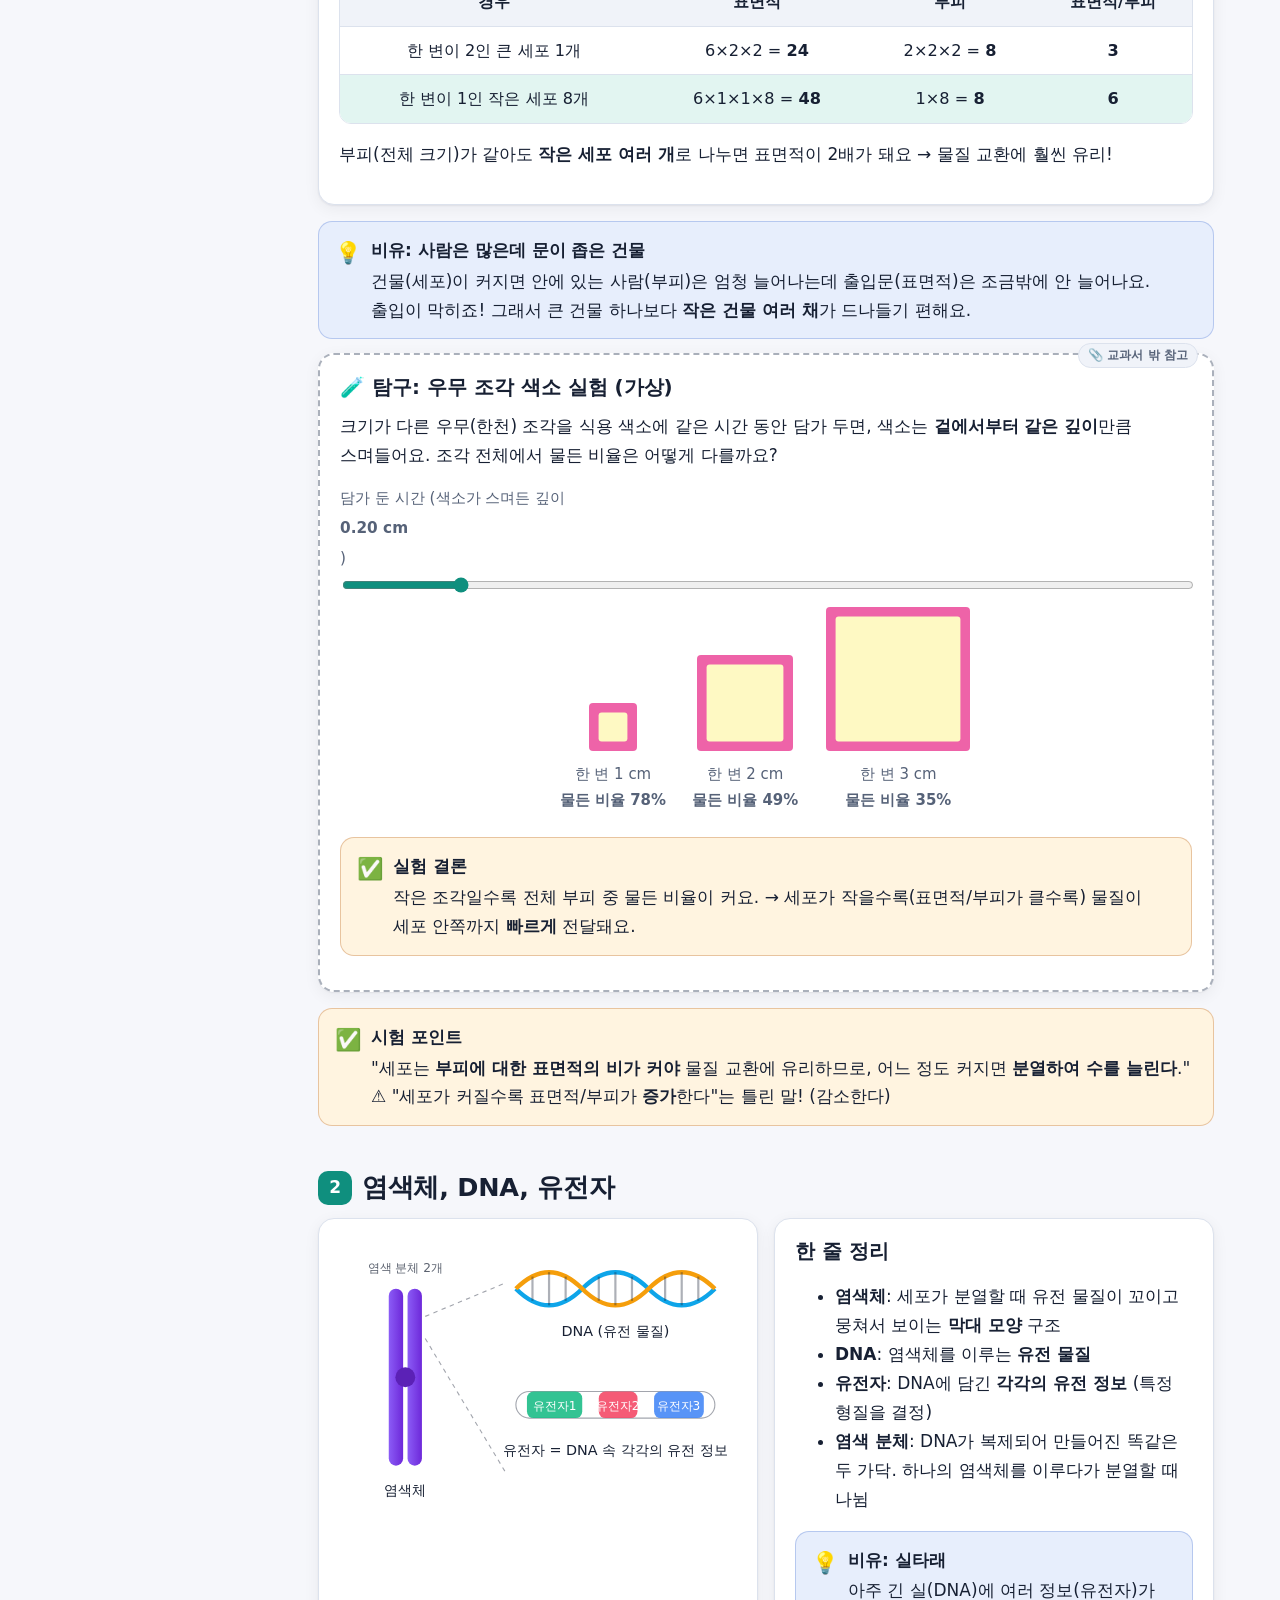
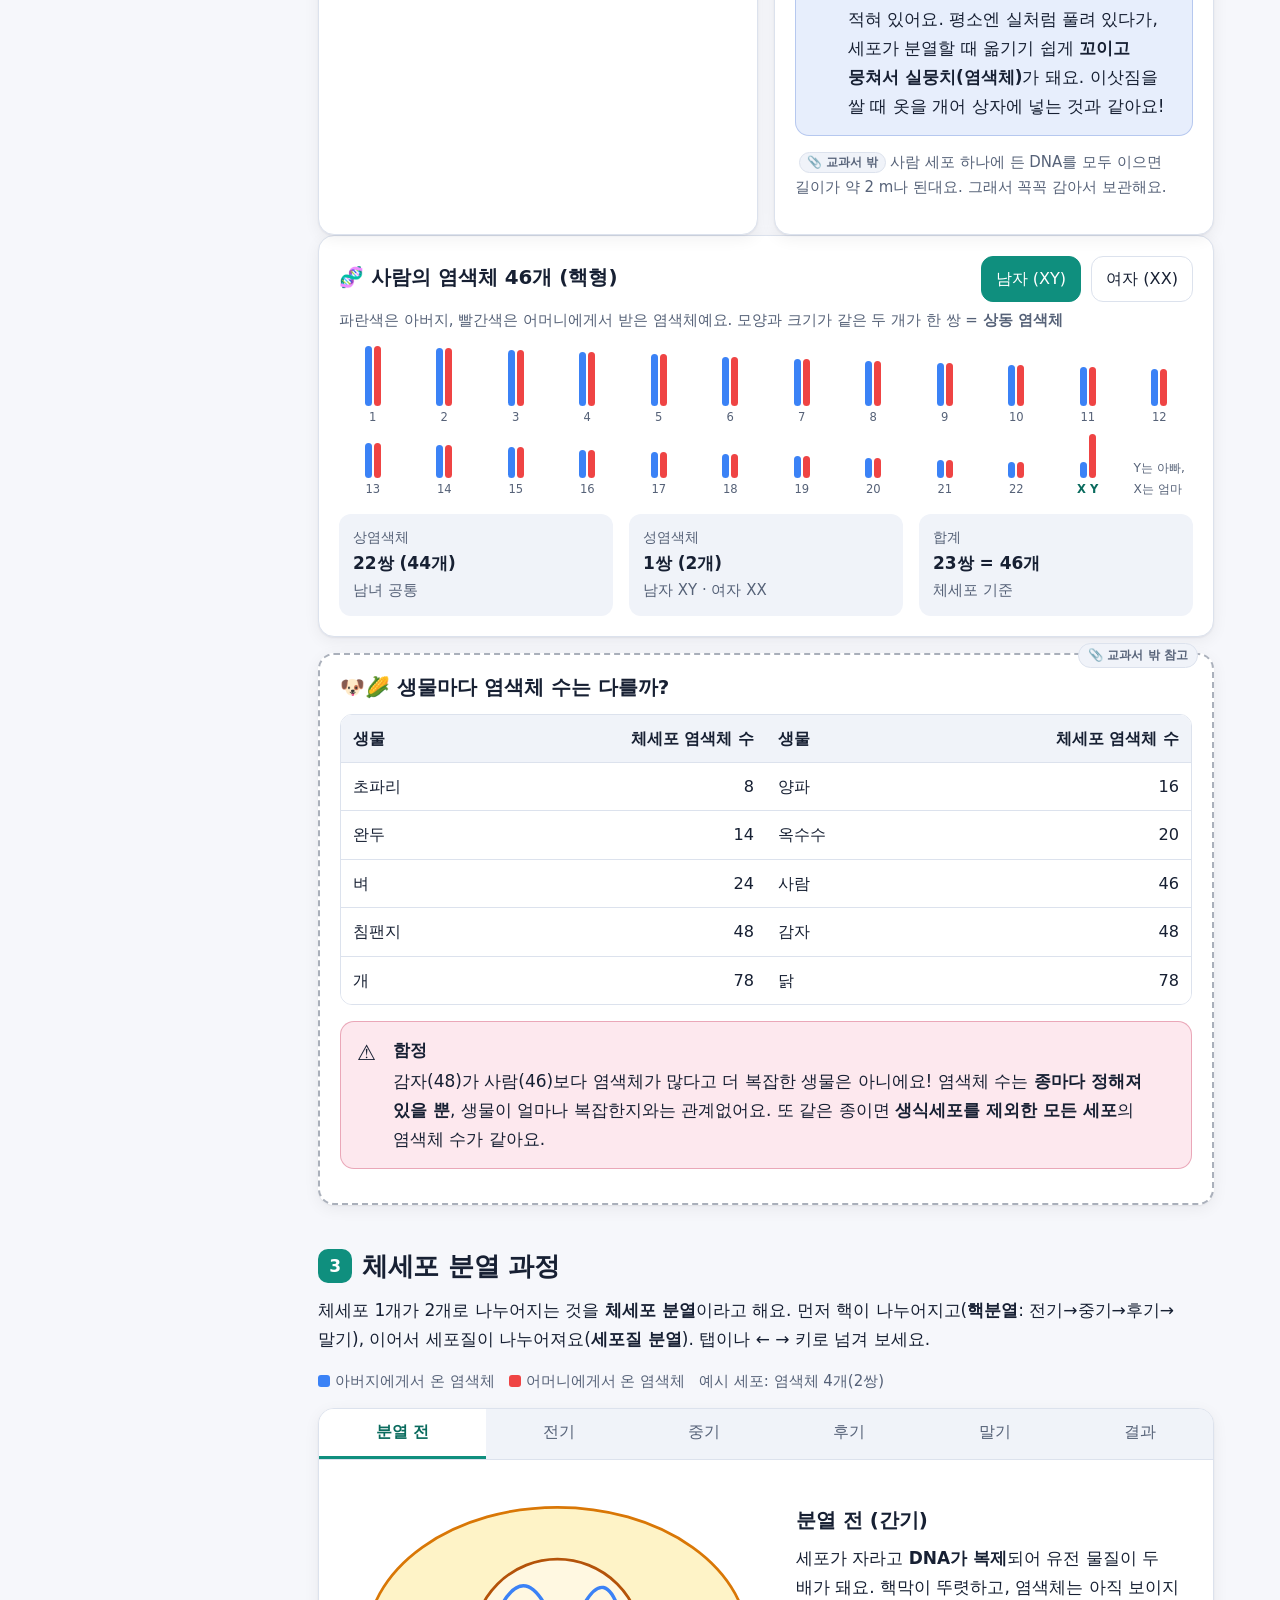
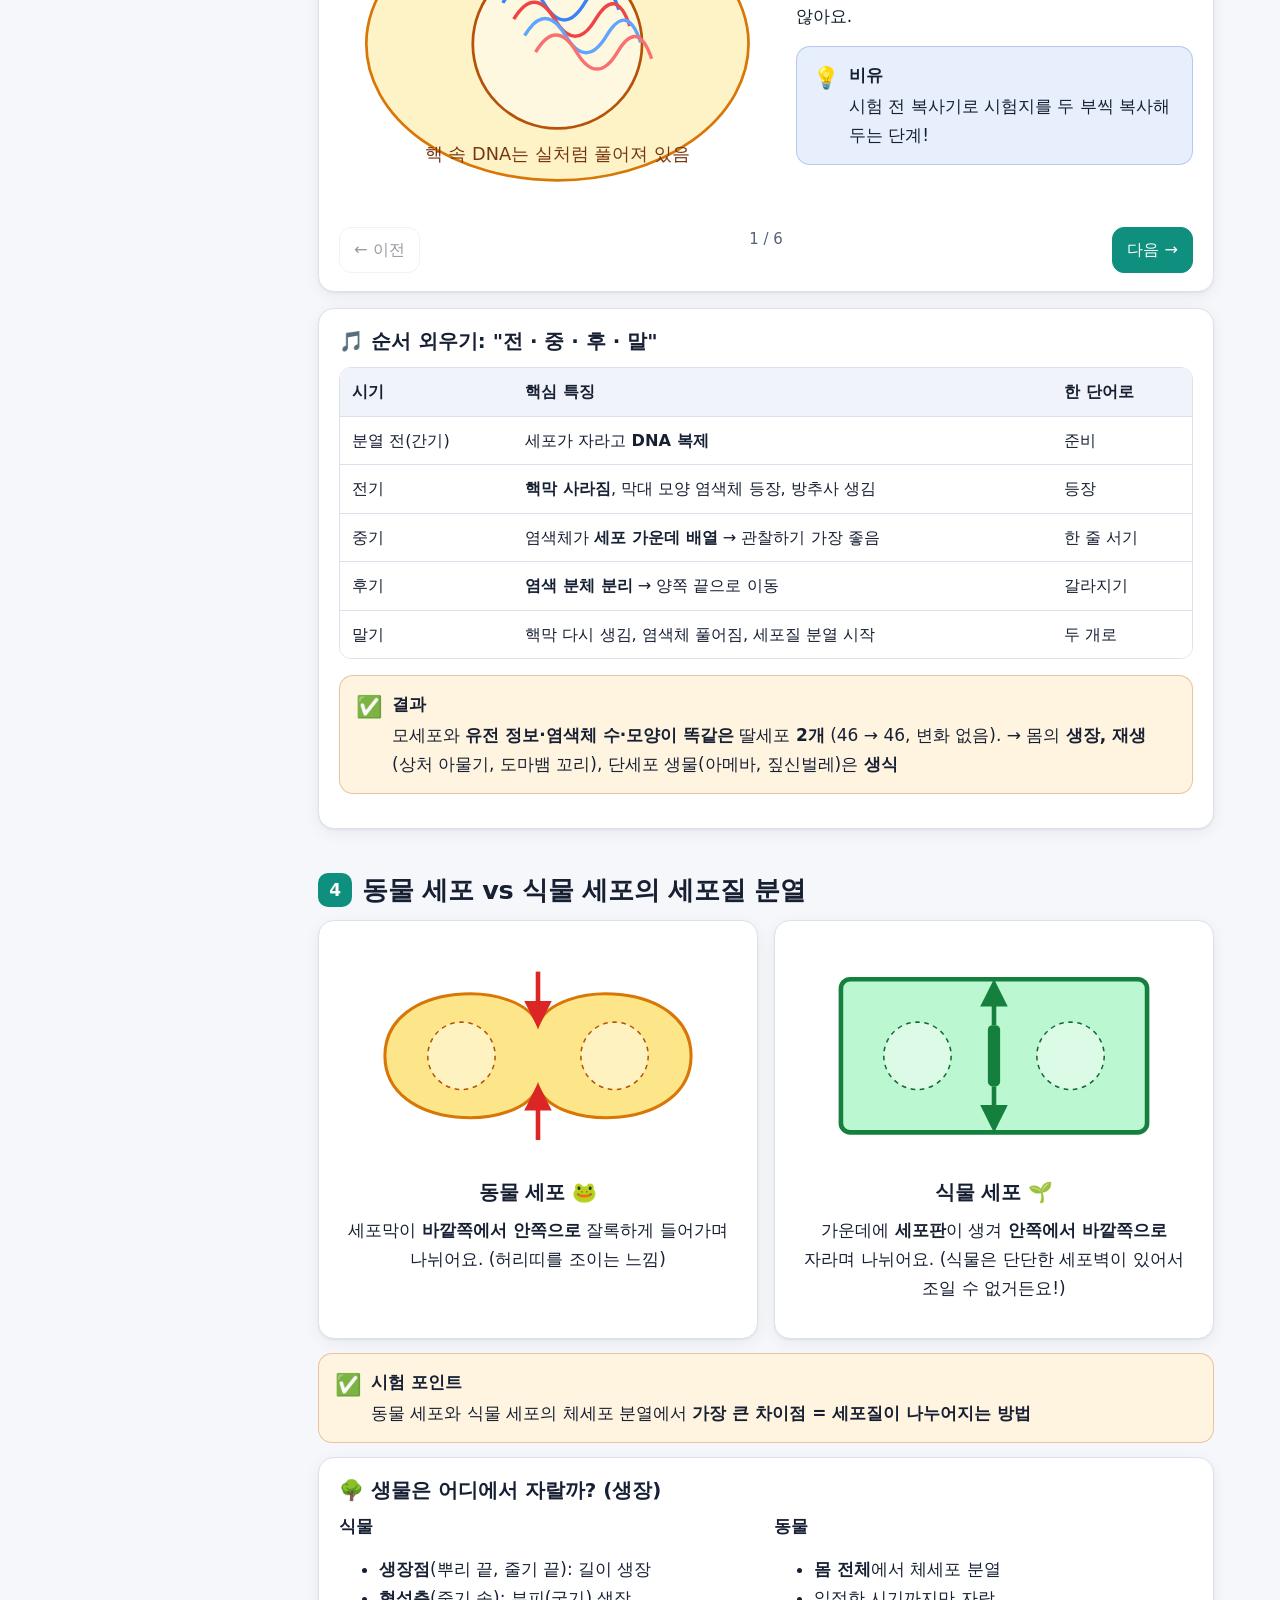
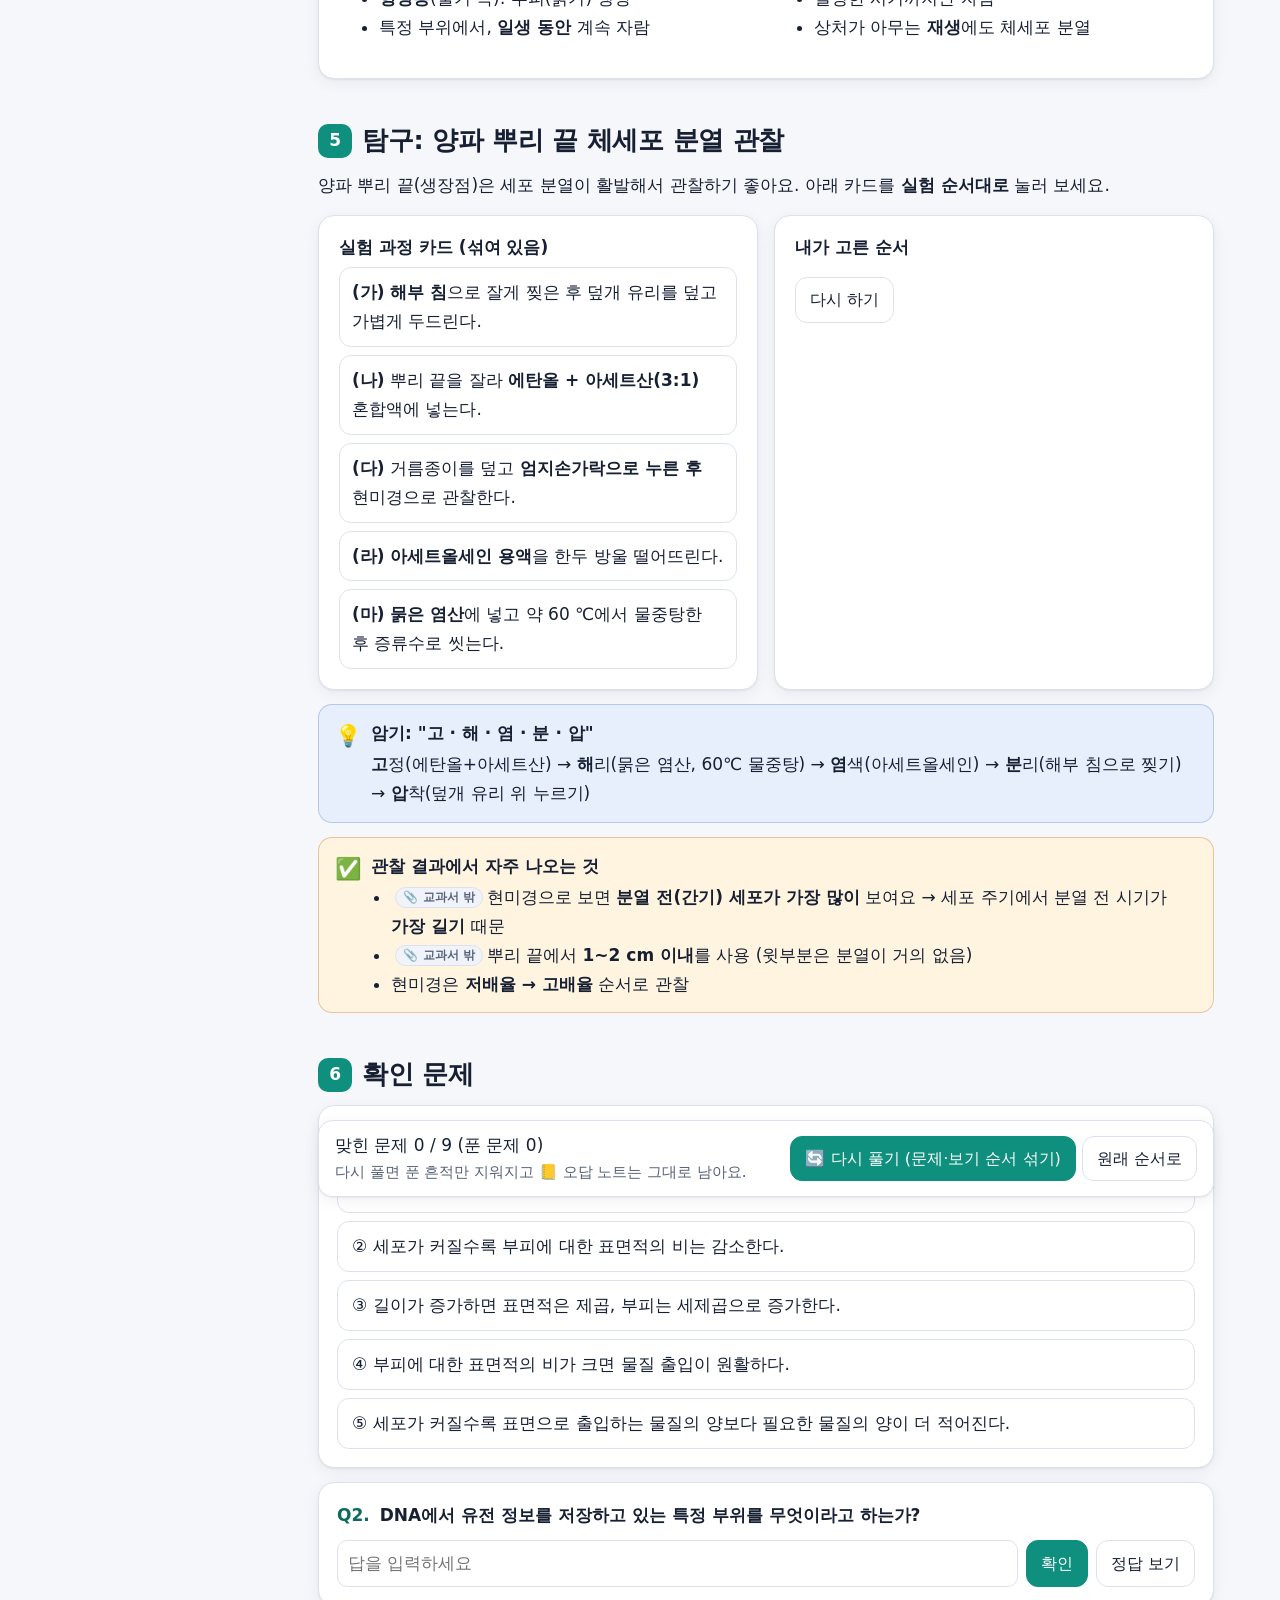
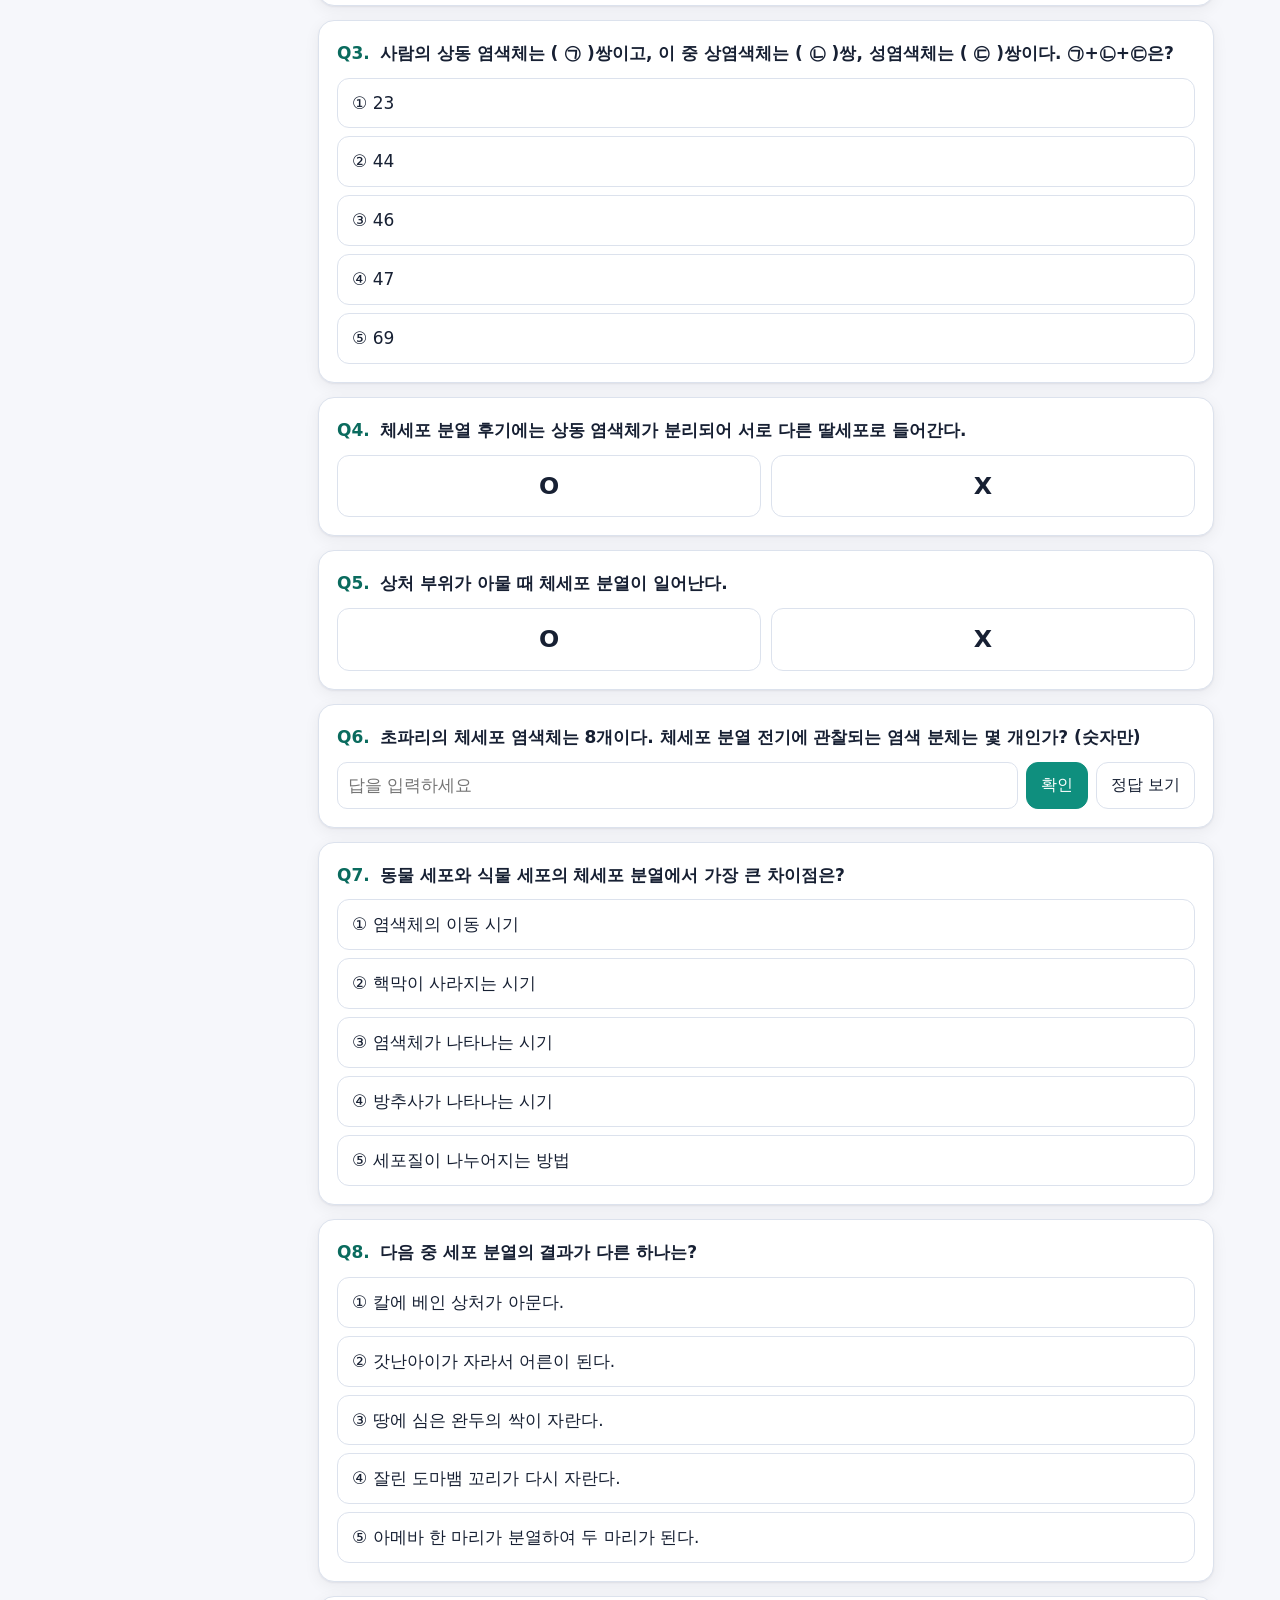
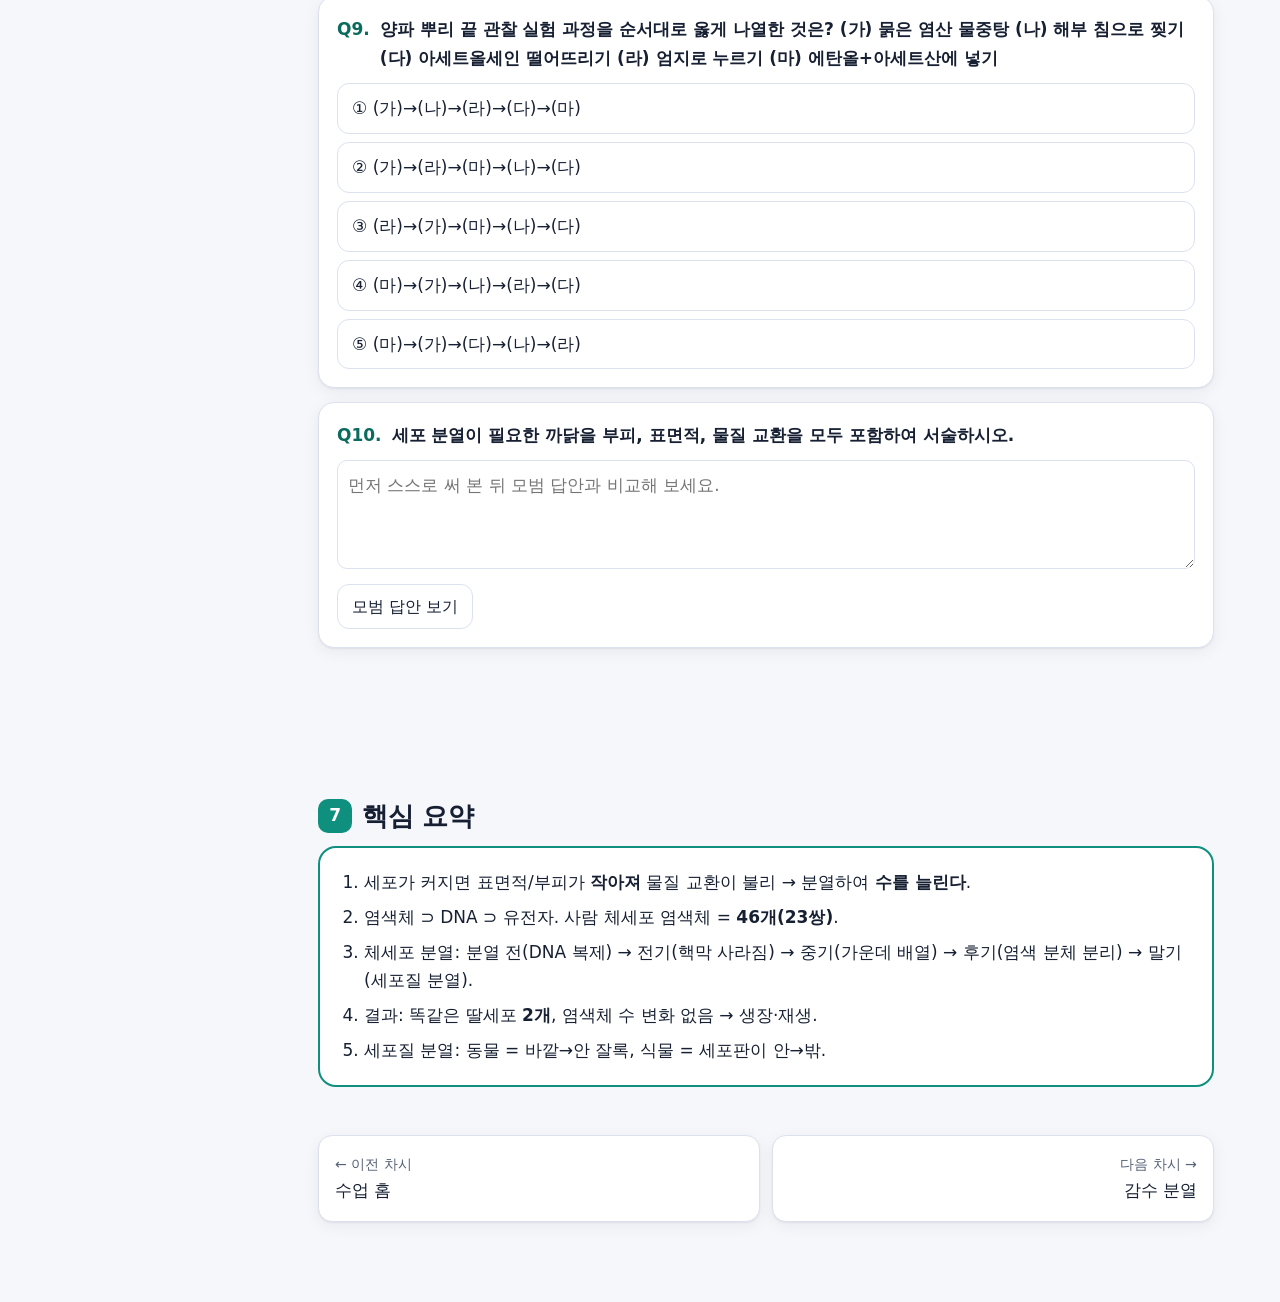
==== commit 730d03f3: "다시 풀기와 오답 노트에서 객관식 보기 순서도 섞기 - S2.shuffleOptions: 보기를 섞고 정답 번호를 새 위치로 옮김, 정답 내용 일치를 확인 - 문제·해설에 보기 번" ====
--- a/01-cell-division.html
+++ b/01-cell-division.html
@@ -538,7 +538,7 @@
     { t: "short", q: "초파리의 체세포 염색체는 8개이다. 체세포 분열 전기에 관찰되는 염색 분체는 몇 개인가? (숫자만)", a: ["16", "16개"], e: "DNA가 복제되어 염색체 1개 = 염색 분체 2개. 8 × 2 = <b>16개</b>" },
     { t: "mc", q: "동물 세포와 식물 세포의 체세포 분열에서 가장 큰 차이점은?", o: ["염색체의 이동 시기", "핵막이 사라지는 시기", "염색체가 나타나는 시기", "방추사가 나타나는 시기", "세포질이 나누어지는 방법"], a: 4, e: "동물: 바깥→안으로 잘록 / 식물: 세포판이 안→밖으로" },
     { t: "mc", q: "다음 중 세포 분열의 결과가 다른 하나는?", o: ["칼에 베인 상처가 아문다.", "갓난아이가 자라서 어른이 된다.", "땅에 심은 완두의 싹이 자란다.", "잘린 도마뱀 꼬리가 다시 자란다.", "아메바 한 마리가 분열하여 두 마리가 된다."], a: 4,
-      e: "①~④는 다세포 생물의 <b>생장·재생</b>이고, ⑤는 단세포 생물의 <b>생식</b>(개체 수 증가)이에요." },
+      e: "상처가 아물기, 어른으로 자라기, 완두 싹이 자라기, 도마뱀 꼬리 재생은 다세포 생물의 <b>생장·재생</b>이고, 아메바가 두 마리가 되는 것은 단세포 생물의 <b>생식</b>(개체 수 증가)이에요." },
     { t: "mc", q: "양파 뿌리 끝 관찰 실험 과정을 순서대로 옳게 나열한 것은? (가) 묽은 염산 물중탕 (나) 해부 침으로 찢기 (다) 아세트올세인 떨어뜨리기 (라) 엄지로 누르기 (마) 에탄올+아세트산에 넣기",
       o: ["(가)→(나)→(라)→(다)→(마)", "(가)→(라)→(마)→(나)→(다)", "(라)→(가)→(마)→(나)→(다)", "(마)→(가)→(나)→(라)→(다)", "(마)→(가)→(다)→(나)→(라)"], a: 4, e: "고정(마) → 해리(가) → 염색(다) → 분리(나) → 압착(라)" },
     { t: "essay", q: "세포 분열이 필요한 까닭을 <b>부피, 표면적, 물질 교환</b>을 모두 포함하여 서술하시오.",
